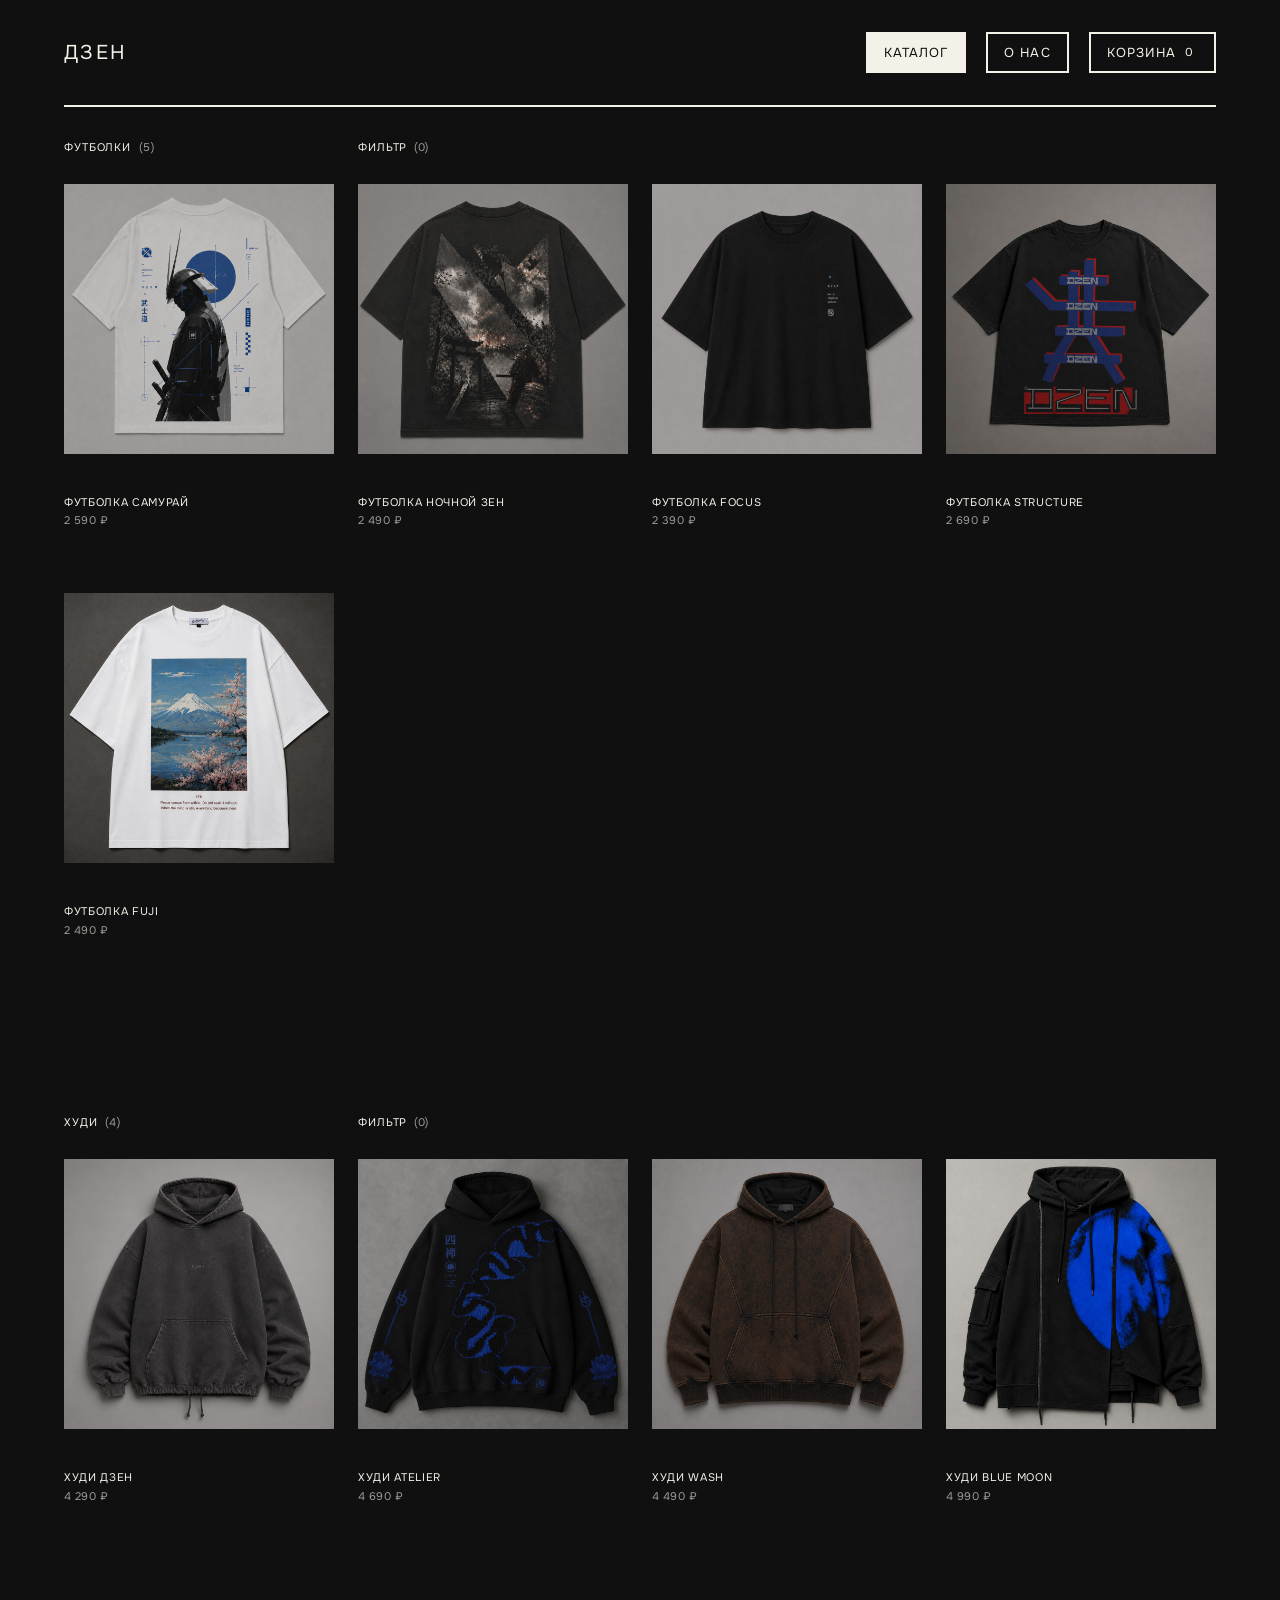
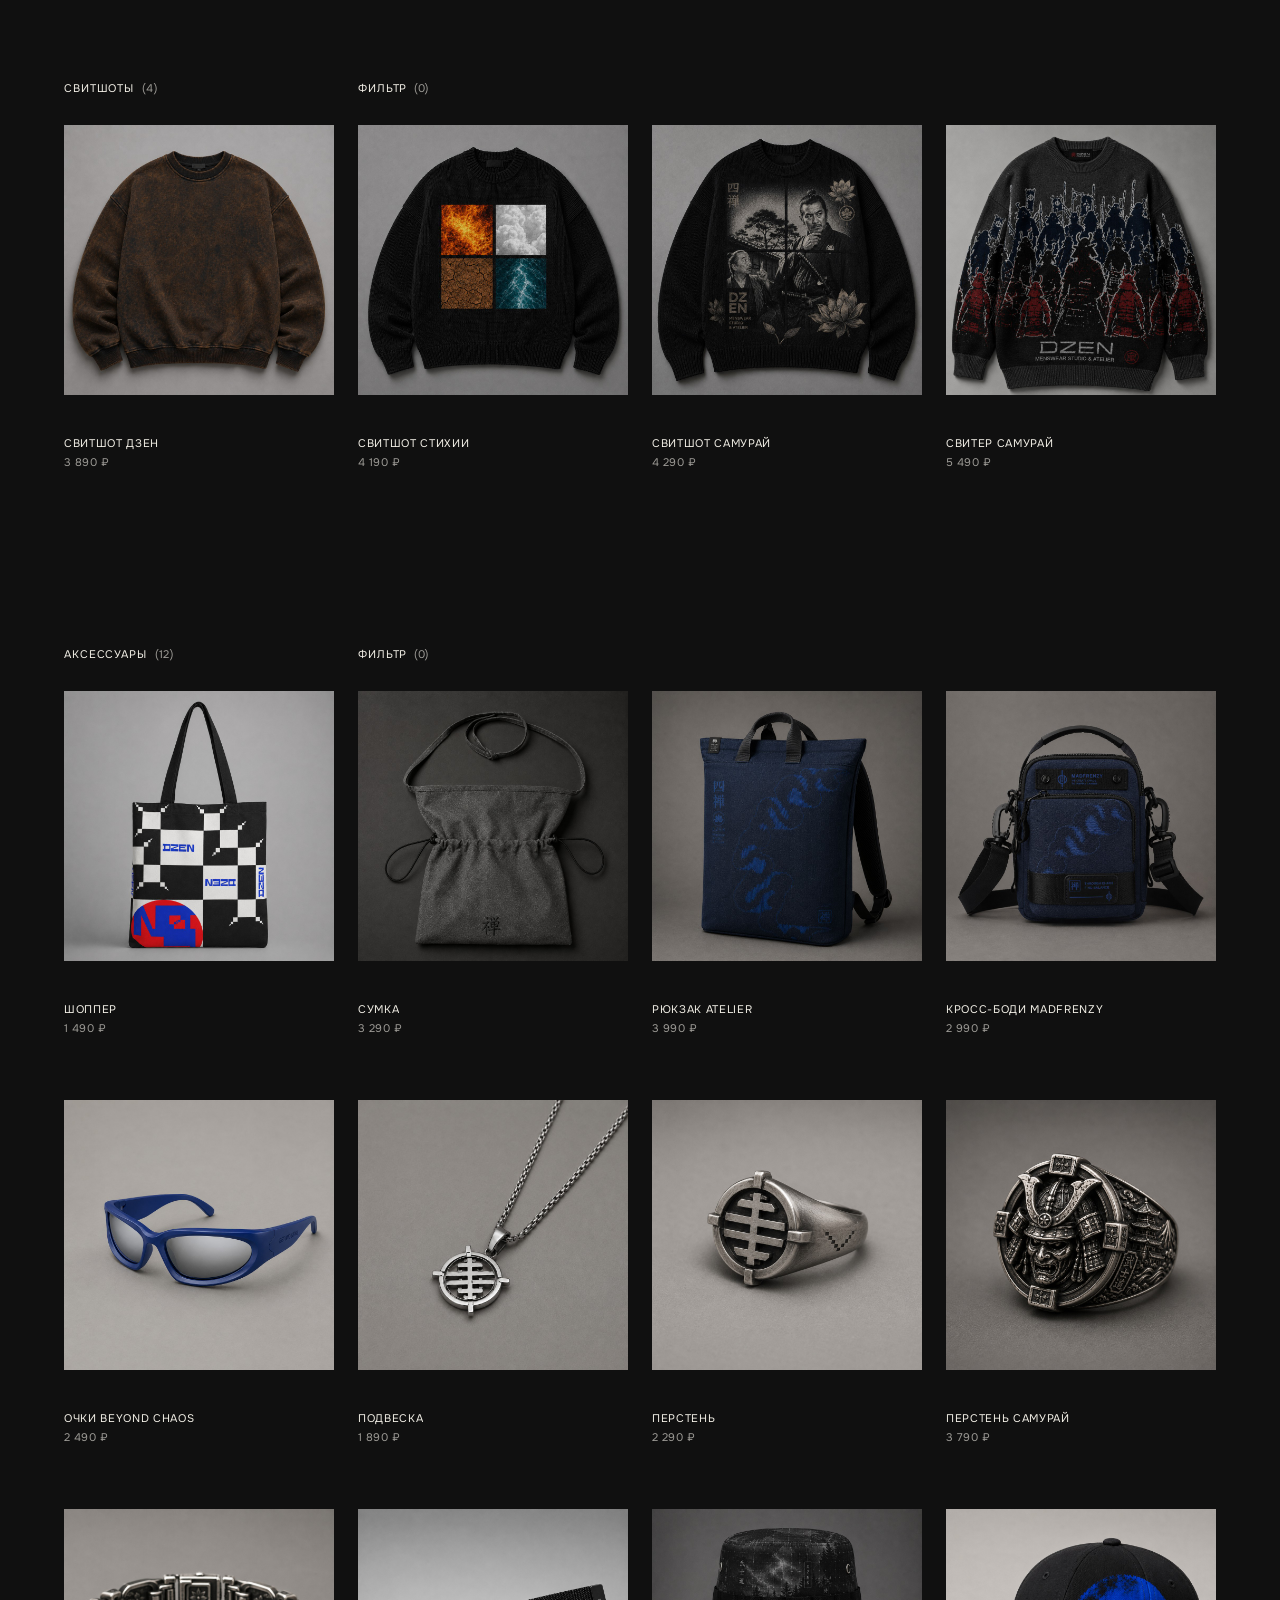
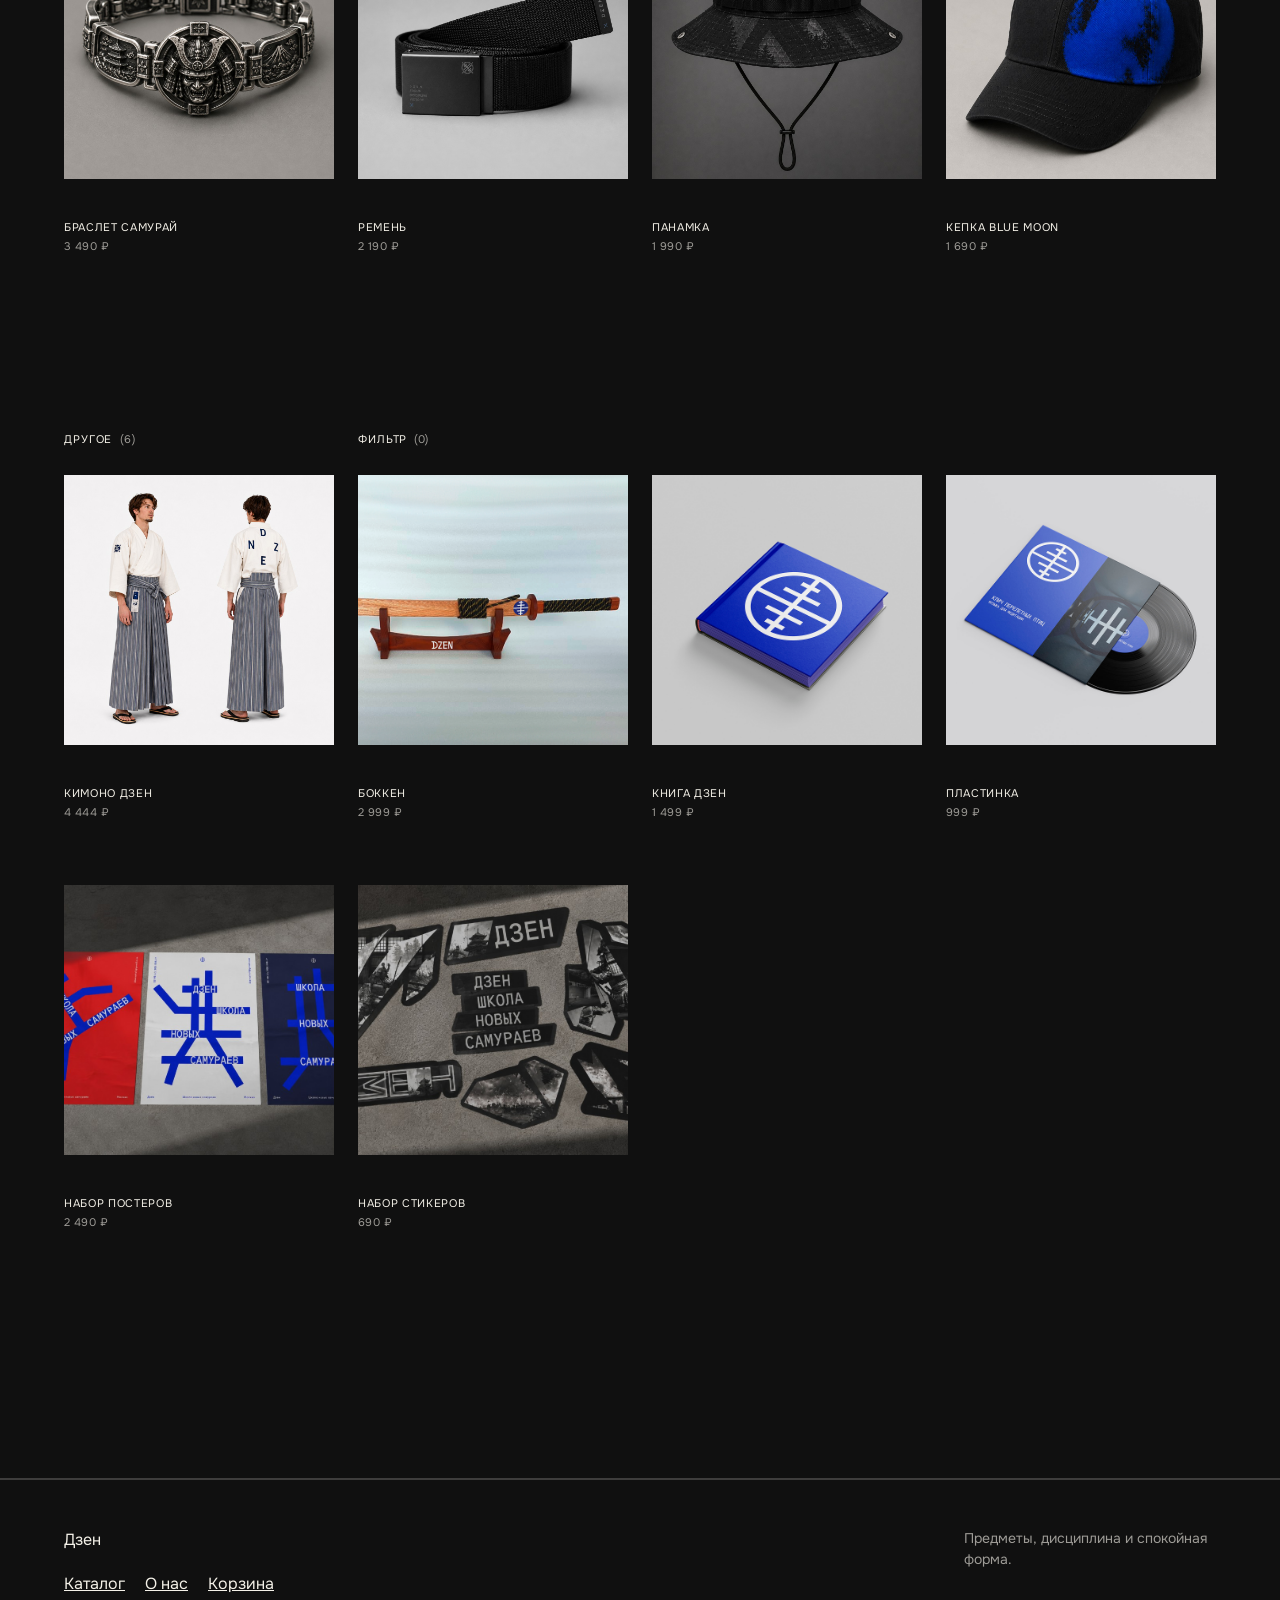
==== index.html @ e46ebeab "Switch storefront typography to Onest" ====
<!DOCTYPE html>
<html lang="ru">
<head>
  <meta charset="UTF-8">
  <meta name="viewport" content="width=device-width, initial-scale=1">
  <title>Дзен — каталог</title>
  <link rel="stylesheet" href="css/reset.css">
  <link rel="stylesheet" href="css/variables.css?v=20260720-onest">
  <link rel="stylesheet" href="css/base.css">
  <link rel="stylesheet" href="css/layout.css">
  <link rel="stylesheet" href="css/components.css">
  <link rel="stylesheet" href="css/pages.css">
</head>
<body class="page-home">
  <header class="site-header page-shell">
    <a class="brand" href="home.html">Дзен</a>
    <nav class="site-nav" aria-label="Основная навигация">
      <a href="index.html" aria-current="page">Каталог</a>
      <a href="about.html">О нас</a>
      <a href="cart.html">Корзина <span class="cart-count">0</span></a>
    </nav>
  </header>

  <main>
    <section class="catalog-layout page-shell" aria-label="Каталог">
      <div class="catalog-main">
        <div class="filter-panel" id="catalog-filters-panel" hidden>
          <div class="filter-grid">
            <div class="filter-group">
              <h3 class="filter-title">Категория</h3>
              <div class="filter-options">
                <button type="button" class="filter-option is-active" data-filter-category="all">все</button>
                <button type="button" class="filter-option" data-filter-category="Одежда">одежда</button>
                <button type="button" class="filter-option" data-filter-category="Аксессуары">аксессуары</button>
                <button type="button" class="filter-option" data-filter-category="Печатное">печатное</button>
                <button type="button" class="filter-option" data-filter-category="Другое">другое</button>
              </div>
            </div>

            <div class="filter-group">
              <h3 class="filter-title">Размер</h3>
              <div class="filter-options">
                <button type="button" class="filter-option" data-filter-size="S">s</button>
                <button type="button" class="filter-option" data-filter-size="M">m</button>
                <button type="button" class="filter-option" data-filter-size="L">l</button>
                <button type="button" class="filter-option" data-filter-size="XL">xl</button>
              </div>
            </div>

            <div class="filter-group">
              <h3 class="filter-title">Цвет</h3>
              <div class="filter-options">
                <button type="button" class="filter-option" data-filter-color="Чёрный">чёрный</button>
                <button type="button" class="filter-option" data-filter-color="Белый">белый</button>
                <button type="button" class="filter-option" data-filter-color="Синий">синий</button>
                <button type="button" class="filter-option" data-filter-color="Красный">красный</button>
              </div>
            </div>

            <div class="filter-group">
              <h3 class="filter-title">Сортировка</h3>
              <div class="filter-options">
                <button type="button" class="filter-option is-active" data-sort="default">по умолчанию</button>
                <button type="button" class="filter-option" data-sort="price-asc">цена по возрастанию</button>
                <button type="button" class="filter-option" data-sort="price-desc">цена по убыванию</button>
                <button type="button" class="filter-option" data-sort="name-asc">по названию</button>
              </div>
            </div>
          </div>
        </div>

        <div id="catalog-root" class="catalog-sections"></div>
      </div>
    </section>
  </main>

  <footer class="site-footer">
    <div class="site-footer__inner page-shell">
      <div>
        <p class="brand" style="margin-bottom:var(--gap-sm)">Дзен</p>
        <nav class="site-footer__nav" aria-label="Нижняя навигация">
          <a href="index.html">Каталог</a>
          <a href="about.html">О нас</a>
          <a href="cart.html">Корзина</a>
        </nav>
      </div>
      <p class="site-footer__meta">Предметы, дисциплина и спокойная форма.</p>
    </div>
  </footer>

  <script src="js/data.js" defer></script>
  <script src="js/cart.js" defer></script>
  <script src="js/main.js?v=20260720" defer></script>
</body>
</html>
---- css/variables.css ----
:root {
  --color-bg: #101010;
  --color-text: #f4f1e8;
  --color-muted: rgba(244, 241, 232, 0.62);
  --color-line: #f4f1e8;
  --color-surface: #161616;
  --color-surface-soft: #1d1d1d;
  --color-accent: #1f22ff;
  --color-social: #ff6b35;

  --font-base: "Onest", Arial, sans-serif;
  --font-display: "Onest", Arial, sans-serif;

  --page-max: 1440px;
  --page-pad: 64px;

  --gap-xs: 12px;
  --gap-sm: 20px;
  --gap-md: 32px;
  --gap-lg: 48px;
  --gap-xl: 72px;

  --catalog-gap: 24px;

  --border: 2px;
  --card-size: 360px;
}

@media (max-width: 900px) {
  :root {
    --page-pad: 40px;
    --card-size: 320px;
  }
}

@media (max-width: 560px) {
  :root {
    --page-pad: 20px;
    --card-size: 100%;
  }
}

@font-face {
  font-family: "Onest";
  src: url("../assets/fonts/Onest-Variable.ttf") format("truetype");
  font-weight: 100 900;
  font-style: normal;
  font-display: swap;
}
---- css/base.css ----
body {
  margin: 0;
  background: var(--color-bg);
  color: var(--color-text);
  font-family: var(--font-base);
  font-size: 1rem;
  line-height: 1.5;
  overflow-x: hidden;
  min-height: 100vh;
  display: flex;
  flex-direction: column;
}

main {
  flex: 1;
}

h1,
h2,
h3 {
  font-family: var(--font-display);
  font-weight: 700;
  line-height: 1.15;
  letter-spacing: 0.02em;
}

h1 {
  font-size: clamp(1.75rem, 4vw, 2.75rem);
}

h2 {
  font-size: clamp(1.15rem, 2.2vw, 1.35rem);
}

.eyebrow {
  font-size: 0.75rem;
  letter-spacing: 0.2em;
  text-transform: uppercase;
  color: var(--color-muted);
  margin-bottom: var(--gap-xs);
}

.visually-hidden {
  position: absolute;
  width: 1px;
  height: 1px;
  padding: 0;
  margin: -1px;
  overflow: hidden;
  clip: rect(0, 0, 0, 0);
  white-space: nowrap;
  border: 0;
}
---- css/layout.css ----
.page-shell {
  width: min(100% - var(--page-pad) * 2, var(--page-max));
  margin-inline: auto;
}

.site-header {
  display: flex;
  flex-wrap: wrap;
  align-items: center;
  justify-content: space-between;
  gap: var(--gap-md);
  padding-block: var(--gap-md);
  border-bottom: var(--border) solid var(--color-line);
}

.site-header .brand {
  text-decoration: none;
  font-family: var(--font-display);
  font-size: 1.25rem;
  letter-spacing: 0.12em;
  text-transform: uppercase;
}

.site-footer {
  margin-top: var(--gap-xl);
  padding-block: var(--gap-lg);
  border-top: var(--border) solid rgba(244, 241, 232, 0.2);
}

.site-footer__inner {
  display: flex;
  flex-wrap: wrap;
  align-items: flex-start;
  justify-content: space-between;
  gap: var(--gap-lg);
}

.site-footer__nav {
  display: flex;
  flex-wrap: wrap;
  gap: var(--gap-sm);
}

.site-footer__meta {
  max-width: 28ch;
  font-size: 0.875rem;
  color: var(--color-muted);
}

.catalog-hero {
  display: grid;
  grid-template-columns: minmax(0, 1.1fr) minmax(0, 0.5fr);
  gap: var(--gap-lg);
  align-items: end;
  padding-block: var(--gap-xl);
}

@media (max-width: 900px) {
  .catalog-hero {
    grid-template-columns: 1fr;
    align-items: start;
  }
}

.catalog-hero__visual {
  justify-self: end;
  max-width: min(100%, 220px);
  aspect-ratio: 1;
  border: var(--border) solid var(--color-line);
  background: #e6e6e6;
  display: grid;
  place-items: center;
  overflow: hidden;
}

@media (max-width: 900px) {
  .catalog-hero__visual {
    justify-self: start;
    max-width: 180px;
  }
}

.catalog-hero__visual img {
  width: 100%;
  height: 100%;
  object-fit: contain;
}

.catalog-layout {
  display: block;
  width: min(100% - var(--page-pad) * 2, var(--page-max));
  margin-inline: auto;
  padding: 0;
  margin-bottom: var(--gap-xl);
}

.catalog-main {
  display: block;
  width: 100%;
  max-width: none;
  margin: 0;
  padding: 0;
  min-width: 0;
}

.category-header {
  display: grid;
  grid-template-columns: repeat(4, minmax(0, 1fr));
  column-gap: var(--catalog-gap);
  align-items: baseline;
  width: 100%;
  margin: 0 0 28px;
  padding: 0;
}

.catalog-section-block:has(> .filter-panel:not(.is-collapsed)) > .category-header {
  margin-bottom: 22px;
}

.category-title {
  grid-column: 1;
  margin: 0;
  font-size: 0.6875rem;
  letter-spacing: 0.08em;
  text-transform: uppercase;
  color: var(--color-text);
  font-weight: 400;
}

.category-title .category-count {
  color: var(--color-muted);
  margin-left: 0.25rem;
}

.filter-trigger {
  grid-column: 2;
  justify-self: start;
  display: inline-flex;
  align-items: baseline;
  gap: 0.4rem;
  margin: 0;
  padding: 0;
  border: 0;
  background: transparent;
  color: var(--color-text);
  font: inherit;
  font-size: 0.6875rem;
  letter-spacing: 0.08em;
  text-transform: uppercase;
  cursor: pointer;
}

.filter-trigger:hover,
.filter-trigger:focus-visible,
.filter-trigger[aria-expanded="true"] {
  color: var(--color-muted);
  outline: none;
}

.filter-trigger__count {
  color: var(--color-muted);
}

@media (max-width: 600px) {
  .category-header {
    grid-template-columns: repeat(2, minmax(0, 1fr));
  }
}

@media (max-width: 380px) {
  .category-header {
    grid-template-columns: 1fr;
  }

  .filter-trigger {
    grid-column: 1;
    justify-self: end;
  }
}

.filter-panel {
  width: 100%;
  margin: 0 0 36px;
  padding: 18px 0 22px;
  border-top: 1px solid rgba(244, 241, 232, 0.08);
  border-bottom: none;
}

.filter-panel[hidden],
.filter-panel.is-collapsed {
  display: none;
}

.filter-grid {
  display: grid;
  grid-template-columns: repeat(4, minmax(0, 1fr));
  gap: var(--gap-md) var(--catalog-gap);
  width: 100%;
}

.filter-group {
  padding: 0;
  min-height: 110px;
  text-align: left;
}

.filter-panel .filter-title {
  margin: 0 0 14px;
  font-family: var(--font-base);
  font-size: 11px;
  font-weight: 600;
  letter-spacing: 0.08em;
  line-height: 1.2;
  text-transform: uppercase;
  color: rgba(244, 241, 232, 0.38);
  text-align: left;
}

.filter-panel .filter-options {
  display: flex;
  flex-direction: column;
  align-items: flex-start;
  gap: 8px;
}

.filter-panel .filter-option {
  display: inline-block;
  width: fit-content;
  margin: 0;
  padding: 4px 8px;
  border: 1px solid transparent;
  background: transparent;
  color: var(--color-text);
  font-family: var(--font-base);
  font-size: 13px;
  font-weight: 400;
  letter-spacing: 0.01em;
  line-height: 1.2;
  text-transform: none;
  text-decoration: none;
  cursor: pointer;
  text-align: left;
  transition:
    background 160ms ease,
    color 160ms ease,
    border-color 160ms ease;
}

.filter-panel .filter-option:hover,
.filter-panel .filter-option:focus-visible {
  border-color: rgba(244, 241, 232, 0.45);
  outline: none;
}

.filter-panel .filter-option.is-active {
  background: var(--color-text);
  color: var(--color-bg);
  border-color: var(--color-text);
  text-decoration: none;
}

.filter-panel .filter-option.is-active:hover,
.filter-panel .filter-option.is-active:focus-visible {
  background: var(--color-text);
  color: var(--color-bg);
  border-color: var(--color-text);
}

.filter-panel .filter-option.is-disabled {
  color: rgba(244, 241, 232, 0.25);
  pointer-events: none;
}

@media (max-width: 768px) {
  .filter-grid {
    grid-template-columns: repeat(2, minmax(0, 1fr));
    gap: var(--gap-md) var(--catalog-gap);
  }

  .filter-group {
    padding: 0;
    min-height: 0;
  }
}

@media (max-width: 480px) {
  .filter-grid {
    grid-template-columns: 1fr;
    gap: var(--gap-md);
  }

  .filter-group {
    padding: 0;
  }
}

.catalog-grid {
  display: grid;
  grid-template-columns: repeat(4, minmax(0, 1fr));
  gap: var(--gap-md) var(--catalog-gap);
  width: 100%;
  max-width: none;
  margin: 0;
  padding: 0 0 var(--gap-xl);
}

.catalog-grid > .product-card {
  width: 100%;
  max-width: none;
  margin: 0;
}

@media (max-width: 600px) {
  .catalog-grid {
    grid-template-columns: repeat(2, minmax(0, 1fr));
  }
}

@media (max-width: 380px) {
  .catalog-grid {
    grid-template-columns: 1fr;
  }
}

.product-page__wrap {
  padding-block: var(--gap-md) var(--gap-xl);
}

.product-page__bar {
  display: flex;
  justify-content: flex-end;
  margin-bottom: var(--gap-lg);
}

.product-page {
  display: grid;
  grid-template-columns: minmax(0, 1.22fr) minmax(0, 0.72fr);
  gap: clamp(var(--gap-lg), 4vw, var(--gap-xl));
  align-items: start;
}

@media (max-width: 900px) {
  .product-page {
    grid-template-columns: 1fr;
    gap: var(--gap-lg);
  }
}

.product-page__media-col {
  min-width: 0;
}

.product-page__media {
  position: relative;
  aspect-ratio: 1;
  width: 100%;
  margin: 0;
  background: var(--color-surface);
  overflow: hidden;
}

.product-page__img {
  display: block;
  width: 100%;
  height: 100%;
  object-fit: cover;
  object-position: center center;
}

.product-page__nav {
  position: absolute;
  top: 50%;
  z-index: 1;
  width: 2.25rem;
  height: 2.25rem;
  margin-top: -1.125rem;
  padding: 0;
  border: var(--border) solid rgba(244, 241, 232, 0.35);
  background: rgba(16, 16, 16, 0.45);
  color: var(--color-text);
  font-size: 1.25rem;
  line-height: 1;
  cursor: pointer;
  transition: background 0.2s ease, border-color 0.2s ease;
}

.product-page__nav:hover,
.product-page__nav:focus-visible {
  background: rgba(16, 16, 16, 0.72);
  border-color: var(--color-line);
  outline: none;
}

.product-page__nav--prev {
  left: var(--gap-xs);
}

.product-page__nav--next {
  right: var(--gap-xs);
}

.product-page__info {
  display: flex;
  flex-direction: column;
  gap: var(--gap-xl);
  max-width: 46ch;
  padding-top: var(--gap-xs);
}

@media (max-width: 900px) {
  .product-page__info {
    max-width: none;
    padding-top: 0;
    gap: var(--gap-lg);
  }
}

.related-block {
  padding-block: var(--gap-xl);
  border-top: var(--border) solid rgba(244, 241, 232, 0.15);
}

.related-block h2 {
  margin-bottom: var(--gap-md);
  font-size: 1rem;
  letter-spacing: 0.15em;
  text-transform: uppercase;
  color: var(--color-muted);
}

.related-block .related-catalog.catalog-layout {
  width: 100%;
  margin: 0;
  padding: 0;
}

.related-block .related-catalog .catalog-grid {
  padding-bottom: 0;
}

.cart-layout {
  padding-block: var(--gap-xl);
  display: grid;
  gap: var(--gap-lg);
}
---- css/components.css ----
.skip-link {
  position: fixed;
  top: var(--gap-xs);
  left: var(--gap-xs);
  z-index: 20;
  padding: 0.65rem 0.9rem;
  background: var(--color-text);
  color: var(--color-bg);
  text-decoration: none;
  transform: translateY(calc(-100% - var(--gap-xs)));
  transition: transform 180ms ease;
}

.skip-link:focus {
  transform: translateY(0);
}

.site-nav {
  display: flex;
  flex-wrap: wrap;
  align-items: center;
  justify-content: flex-end;
  gap: var(--gap-sm);
}

.site-nav a {
  display: inline-flex;
  align-items: center;
  gap: 0.35em;
  padding: 0.55rem 1rem;
  border: var(--border) solid var(--color-line);
  text-decoration: none;
  font-size: 0.8125rem;
  letter-spacing: 0.08em;
  text-transform: uppercase;
  white-space: nowrap;
  transition: background 0.2s ease, color 0.2s ease;
}

.site-nav a:hover,
.site-nav a:focus-visible {
  background: var(--color-surface-soft);
  outline: none;
}

.site-nav a[aria-current="page"] {
  background: var(--color-text);
  color: var(--color-bg);
}

.cart-count {
  display: inline-grid;
  min-width: 1.1rem;
  height: 1.1rem;
  padding: 0;
  align-items: center;
  justify-content: center;
  place-items: center;
  font-size: 0.72rem;
  line-height: 1;
  background: transparent;
  color: currentColor;
  border: none;
}

.site-nav a[aria-current="page"] .cart-count {
  background: transparent;
  color: currentColor;
}


.catalog-sort-label {
  font-size: 0.6875rem;
  letter-spacing: 0.12em;
  text-transform: uppercase;
  color: var(--color-muted);
}

.catalog-sort {
  min-width: 12rem;
  padding: 0.45rem 0.65rem;
  border: var(--border) solid var(--color-line);
  background: var(--color-bg);
  color: var(--color-text);
  font-family: var(--font-base);
  font-size: 0.8125rem;
  cursor: pointer;
}

.catalog-sort:focus-visible {
  outline: 2px solid var(--color-text);
  outline-offset: 2px;
}

.catalog-layout .product-card {
  display: flex;
  flex-direction: column;
  gap: var(--gap-sm);
  max-width: none;
  margin-inline: 0;
}

.catalog-layout .product-card__media {
  display: block;
  position: relative;
  width: 100%;
  aspect-ratio: 1 / 1;
  overflow: hidden;
  background: #e6e6e6;
}

.catalog-layout .product-card__media .product-card__image {
  position: absolute;
  inset: 0;
  width: 100%;
  height: 100%;
  object-fit: cover;
  object-position: center;
  transition: opacity 260ms ease;
}

.catalog-layout .product-card__image--primary {
  opacity: 1;
}

.catalog-layout .product-card__image--secondary {
  opacity: 0;
}

.catalog-layout .product-card__media:hover .product-card__image--secondary,
.catalog-layout .product-card__media:focus-visible .product-card__image--secondary,
.catalog-layout .product-card:focus-within .product-card__image--secondary {
  opacity: 1;
}

.catalog-layout .product-card__media:hover .product-card__image--primary,
.catalog-layout .product-card__media:focus-visible .product-card__image--primary,
.catalog-layout .product-card:focus-within .product-card__image--primary {
  opacity: 0;
}

.catalog-sections {
  display: block;
  width: 100%;
  max-width: none;
  margin: 0;
  padding-top: var(--gap-md);
}

.catalog-sections > .catalog-section-block + .catalog-section-block {
  margin-top: var(--gap-xl);
}

.catalog-section-block {
  display: block;
  width: 100%;
  max-width: none;
  margin: 0;
  padding: 0;
}

.catalog-layout .product-card__meta {
  display: flex;
  flex-direction: column;
  align-items: flex-start;
  gap: 0.15rem;
  padding-block: var(--gap-sm) var(--gap-md);
}

.catalog-layout .product-card__title {
  margin: 0;
  font-size: 0.6875rem;
  letter-spacing: 0.06em;
  text-transform: uppercase;
  text-decoration: none;
  color: var(--color-text);
  overflow: hidden;
  white-space: nowrap;
  text-overflow: ellipsis;
}

.catalog-layout .product-card__price {
  margin: 0;
  color: var(--color-muted);
  font-size: 0.6875rem;
  letter-spacing: 0.04em;
}

.catalog-layout .product-card__button {
  min-height: 2.25rem;
  padding: 0.45rem 0.8rem;
  border: var(--border) solid var(--color-line);
  background: transparent;
  color: var(--color-text);
  font: inherit;
  font-size: 0.6875rem;
  font-weight: 600;
  letter-spacing: 0.1em;
  text-transform: uppercase;
  cursor: pointer;
  white-space: nowrap;
  text-align: left;
}

.catalog-layout .product-card__button:hover,
.catalog-layout .product-card__button:focus-visible {
  background: var(--color-text);
  color: var(--color-bg);
  outline: none;
}

.product-card {
  position: relative;
  width: 100%;
  max-width: var(--card-size);
  margin-inline: auto;
}

.product-card > .product-card__footer,
.product-card > .product-card__actions {
  display: none;
}

.product-card__surface {
  position: relative;
  width: 100%;
  aspect-ratio: 1 / 1;
  overflow: hidden;
  background: #e6e6e6;
}

.product-card__image-link {
  display: block;
  width: 100%;
  height: 100%;
}

.product-card__image {
  display: block;
  width: 100%;
  height: 100%;
  object-fit: contain;
  border: 0;
}

.product-card__hover {
  position: absolute;
  inset: 0;
  z-index: 2;
  display: flex;
  flex-direction: column;
  justify-content: space-between;
  padding: clamp(20px, 2vw, 32px);
  background: var(--color-bg);
  border: var(--border) solid var(--color-line);
  opacity: 0;
  visibility: hidden;
  pointer-events: none;
  transition: opacity 180ms ease, visibility 180ms ease;
  overflow: hidden;
}

.product-card:hover .product-card__hover,
.product-card:focus-within .product-card__hover {
  opacity: 1;
  visibility: visible;
  pointer-events: auto;
}

.product-card__hover-main {
  min-height: 0;
}

.product-card__hover-title {
  margin: 0;
  font-family: var(--font-display);
  font-size: clamp(26px, 2vw, 38px);
  line-height: 1;
  text-transform: uppercase;
  white-space: nowrap;
  overflow: hidden;
  text-overflow: ellipsis;
}

.product-card__hover-description {
  margin: 18px 0 0;
  color: var(--color-muted);
  font-size: clamp(15px, 1.1vw, 18px);
  line-height: 1.35;
  display: -webkit-box;
  -webkit-line-clamp: 2;
  -webkit-box-orient: vertical;
  overflow: hidden;
}

.product-card__hover-bottom {
  display: grid;
  gap: 16px;
}

.product-card__hover-actions {
  display: flex;
  flex-direction: column;
  gap: var(--gap-xs);
  width: 100%;
}

.product-card__hover-price {
  margin: 0;
  font-size: clamp(20px, 1.6vw, 28px);
  line-height: 1;
  font-weight: 700;
}

.product-card__hover-button {
  width: 100%;
  min-height: 52px;
  border: var(--border) solid var(--color-line);
  background: transparent;
  color: var(--color-text);
  font: inherit;
  font-size: 15px;
  font-weight: 700;
  text-transform: uppercase;
  letter-spacing: 0.08em;
  cursor: pointer;
  text-decoration: none;
  display: inline-flex;
  align-items: center;
  justify-content: center;
  box-sizing: border-box;
}

a.product-card__hover-button {
  -webkit-tap-highlight-color: transparent;
}

.product-card__hover-button:hover,
.product-card__hover-button:focus-visible {
  background: var(--color-text);
  color: var(--color-bg);
  outline: none;
}

.product-card__hover-button--secondary {
  min-height: 44px;
  font-size: 0.75rem;
  font-weight: 600;
  letter-spacing: 0.1em;
  border-color: rgba(244, 241, 232, 0.35);
  color: var(--color-muted);
}

.product-card__hover-button--secondary:hover,
.product-card__hover-button--secondary:focus-visible {
  border-color: var(--color-line);
  color: var(--color-bg);
  background: var(--color-text);
}

.btn {
  display: inline-flex;
  align-items: center;
  justify-content: center;
  padding: 0.75rem 1.5rem;
  border: var(--border) solid var(--color-line);
  font-size: 0.8125rem;
  letter-spacing: 0.12em;
  text-transform: uppercase;
  text-decoration: none;
  color: inherit;
  transition: background 0.2s ease, color 0.2s ease;
}

.btn:hover,
.btn:focus-visible {
  background: var(--color-text);
  color: var(--color-bg);
  outline: none;
}

.btn--accent {
  border-color: var(--color-accent);
  color: var(--color-text);
}

.btn--accent:hover,
.btn--accent:focus-visible {
  background: var(--color-accent);
  color: var(--color-text);
}

.field-message {
  font-size: 0.8125rem;
  color: var(--color-muted);
  min-height: 1.25rem;
}

.field-message--error {
  color: #e8a598;
}

.size-picker {
  display: flex;
  flex-wrap: wrap;
  gap: var(--gap-xs);
}

.size-picker--product label {
  text-transform: lowercase;
  font-size: 0.8125rem;
  color: var(--color-muted);
}

.size-picker--product input:checked + label {
  color: var(--color-bg);
}

.size-picker--variants label {
  min-width: 4.5rem;
  letter-spacing: 0.04em;
}

.size-picker input {
  position: absolute;
  opacity: 0;
  pointer-events: none;
}

.size-picker label {
  min-width: 2.5rem;
  padding: 0.4rem 0.65rem;
  border: var(--border) solid var(--color-line);
  font-size: 0.8125rem;
  text-align: center;
  cursor: pointer;
  transition: background 0.15s ease, color 0.15s ease;
}

.size-picker input:focus-visible + label {
  outline: 2px solid var(--color-accent);
  outline-offset: 2px;
}

.size-picker input:checked + label {
  background: var(--color-text);
  color: var(--color-bg);
}

.quantity-control {
  display: inline-flex;
  align-items: center;
  border: var(--border) solid var(--color-line);
}

.quantity-control button {
  width: 2.5rem;
  height: 2.5rem;
  display: grid;
  place-items: center;
  border-right: 1px solid rgba(244, 241, 232, 0.2);
}

.quantity-control button:last-child {
  border-right: none;
  border-left: 1px solid rgba(244, 241, 232, 0.2);
}

.quantity-control input {
  width: 3rem;
  text-align: center;
  border: none;
  background: transparent;
  padding: 0.25rem;
}

.product-price {
  font-size: 1.25rem;
  letter-spacing: 0.06em;
}

.product-page__back {
  font-size: 0.6875rem;
  letter-spacing: 0.18em;
  text-transform: uppercase;
  text-decoration: none;
  color: var(--color-muted);
  transition: color 0.2s ease;
}

.product-page__back:hover,
.product-page__back:focus-visible {
  color: var(--color-text);
  outline: none;
}

.product-page__lead {
  display: flex;
  flex-direction: column;
  gap: var(--gap-sm);
}

.product-page__title {
  margin: 0;
  font-family: var(--font-display);
  font-size: clamp(1.25rem, 2.4vw, 1.75rem);
  font-weight: 700;
  line-height: 1.15;
  letter-spacing: 0.04em;
  text-transform: uppercase;
}

.product-page__price {
  margin: 0;
  font-size: clamp(1.125rem, 1.8vw, 1.375rem);
  font-weight: 600;
  letter-spacing: 0.03em;
}

.product-page__label {
  margin: 0 0 var(--gap-xs);
  font-size: 0.75rem;
  letter-spacing: 0.12em;
  text-transform: lowercase;
  color: var(--color-muted);
}

.product-page__field {
  display: flex;
  flex-direction: column;
  gap: var(--gap-xs);
}

.product-page__field .field-message {
  margin-top: var(--gap-xs);
}

.product-page__description {
  margin: 0;
}

.product-page__description p {
  margin: 0;
  font-size: 0.875rem;
  line-height: 1.75;
  letter-spacing: 0.02em;
  text-transform: lowercase;
  color: var(--color-muted);
}

.product-specs {
  margin: 0;
  padding-top: var(--gap-lg);
  border-top: var(--border) solid rgba(244, 241, 232, 0.12);
}

.product-specs__pair {
  margin-bottom: var(--gap-md);
}

.product-specs__pair:last-child {
  margin-bottom: 0;
}

.product-specs dt {
  margin: 0;
  font-size: 0.75rem;
  letter-spacing: 0.06em;
  text-transform: lowercase;
  color: var(--color-muted);
}

.product-specs dd {
  margin: var(--gap-xs) 0 0;
  font-size: 0.8125rem;
  line-height: 1.5;
  letter-spacing: 0.02em;
  text-transform: lowercase;
  color: var(--color-text);
}

.btn--product-cta {
  width: 100%;
  min-height: 3rem;
  padding: 0.85rem 1.25rem;
  border: var(--border) solid var(--color-text);
  background: var(--color-text);
  color: var(--color-bg);
  font-size: 0.75rem;
  font-weight: 700;
  letter-spacing: 0.14em;
  text-transform: uppercase;
  cursor: pointer;
  transition: opacity 0.2s ease, background 0.2s ease;
}

.btn--product-cta:hover,
.btn--product-cta:focus-visible {
  opacity: 0.92;
  outline: 2px solid var(--color-text);
  outline-offset: 2px;
}

.product-description {
  color: var(--color-muted);
  line-height: 1.65;
}

.cart-table {
  width: 100%;
  border-collapse: collapse;
  font-size: 0.9375rem;
}

.cart-table th,
.cart-table td {
  padding: var(--gap-sm);
  text-align: left;
  vertical-align: middle;
  border-bottom: 1px solid rgba(244, 241, 232, 0.12);
}

.cart-table th {
  font-size: 0.6875rem;
  letter-spacing: 0.14em;
  text-transform: uppercase;
  color: var(--color-muted);
}

.cart-item__thumb {
  width: 72px;
  height: 72px;
  border: var(--border) solid var(--color-line);
  background: #e6e6e6;
  display: grid;
  place-items: center;
  overflow: hidden;
}

.cart-item__thumb img {
  width: 100%;
  height: 100%;
  object-fit: contain;
}

.cart-empty {
  padding: var(--gap-xl);
  text-align: center;
  border: var(--border) dashed rgba(244, 241, 232, 0.25);
  color: var(--color-muted);
}

.cart-summary {
  max-width: 22rem;
  margin-left: auto;
  padding: var(--gap-md);
  border: var(--border) solid var(--color-line);
  display: flex;
  flex-direction: column;
  gap: var(--gap-sm);
}

.not-found {
  padding: var(--gap-xl) 0;
  text-align: center;
  color: var(--color-muted);
}

.not-found a {
  color: var(--color-text);
}
---- css/pages.css ----
/* Page-specific tweaks */

/* Homepage */
.page-homepage {
  overflow-x: hidden;
}

.page-homepage .site-header {
  flex-wrap: nowrap;
  padding-block: 1.125rem;
  border-bottom-width: 1px;
}

.page-homepage .site-footer {
  margin-top: 0;
}

.home-page {
  width: 100%;
  overflow: clip;
}

.home-hero {
  padding-block: var(--gap-sm) var(--gap-xl);
}

.home-hero__stage {
  position: relative;
  isolation: isolate;
  height: clamp(34rem, calc(100dvh - 8rem), 50rem);
  overflow: hidden;
  border: var(--border) solid var(--color-line);
  background: var(--color-surface);
}

.home-hero__poster,
.home-hero__shade {
  position: absolute;
  inset: 0;
  width: 100%;
  height: 100%;
}

.home-hero__poster {
  display: block;
  object-fit: cover;
  object-position: center;
}

.home-hero__shade {
  z-index: 1;
  background:
    linear-gradient(90deg, rgba(10, 10, 10, 0.8) 0%, rgba(10, 10, 10, 0.36) 45%, rgba(10, 10, 10, 0.06) 75%),
    linear-gradient(0deg, rgba(10, 10, 10, 0.72) 0%, transparent 56%);
  pointer-events: none;
}

.home-hero__copy {
  position: absolute;
  left: clamp(1.5rem, 4vw, 4rem);
  bottom: clamp(1.5rem, 5vw, 4.5rem);
  z-index: 2;
  max-width: min(42rem, calc(100% - 3rem));
}

.home-hero__label {
  margin: 0 0 var(--gap-sm);
  font-size: 0.6875rem;
  letter-spacing: 0.14em;
  text-transform: uppercase;
}

.home-hero h1 {
  margin: 0;
  max-width: none;
  font-size: clamp(3rem, 5.8vw, 6rem);
  line-height: 0.86;
  letter-spacing: -0.04em;
  text-wrap: balance;
}

.home-hero h1 span {
  display: block;
  white-space: nowrap;
}

.home-hero__text {
  max-width: 31rem;
  margin: var(--gap-sm) 0 0;
  color: rgba(244, 241, 232, 0.78);
  font-size: clamp(0.9375rem, 1.3vw, 1.125rem);
  line-height: 1.55;
}

.home-button {
  display: inline-flex;
  align-items: center;
  justify-content: space-between;
  gap: 2.5rem;
  min-width: 14rem;
  margin-top: var(--gap-md);
  padding: 0.95rem 1rem;
  border: var(--border) solid var(--color-accent);
  background: var(--color-accent);
  color: var(--color-text);
  font-size: 0.75rem;
  font-weight: 700;
  letter-spacing: 0.1em;
  text-decoration: none;
  text-transform: uppercase;
  transition: background 180ms ease, border-color 180ms ease, color 180ms ease, transform 120ms ease;
}

.home-button:hover,
.home-button:focus-visible {
  border-color: var(--color-text);
  background: var(--color-text);
  color: var(--color-bg);
  outline: none;
}

.home-button:focus-visible {
  box-shadow: 0 0 0 var(--border) var(--color-bg), 0 0 0 calc(var(--border) * 2) var(--color-text);
}

.home-button:active {
  transform: translateY(1px);
}

.home-drop,
.home-routes,
.home-lookbook {
  padding-block: 6.5rem;
}

.home-section-heading {
  display: grid;
  grid-template-columns: minmax(0, 1.35fr) minmax(18rem, 0.65fr);
  align-items: end;
  gap: var(--gap-lg);
  margin-bottom: var(--gap-lg);
  padding-bottom: var(--gap-md);
  border-bottom: var(--border) solid var(--color-line);
}

.home-section-heading h2 {
  margin: 0;
  font-size: clamp(2.75rem, 5.6vw, 5.75rem);
  line-height: 0.88;
  letter-spacing: -0.035em;
}

.home-section-heading p {
  max-width: 35rem;
  margin: 0;
  color: var(--color-muted);
  line-height: 1.55;
}

.home-section-heading--compact {
  grid-template-columns: minmax(0, 1fr) minmax(18rem, 0.55fr);
}

.home-product-grid {
  display: grid;
  grid-template-columns: repeat(4, minmax(0, 1fr));
  gap: var(--catalog-gap);
}

.home-product {
  min-width: 0;
}

.home-product__media {
  position: relative;
  display: block;
  aspect-ratio: 1;
  overflow: hidden;
  background: #d6d4cf;
}

.home-product__image {
  position: absolute;
  inset: 0;
  display: block;
  width: 100%;
  height: 100%;
  object-fit: cover;
  transition: opacity 240ms ease, transform 500ms cubic-bezier(0.16, 1, 0.3, 1);
}

.home-product__image--secondary {
  opacity: 0;
}

.home-product__media:hover .home-product__image--primary,
.home-product__media:focus-visible .home-product__image--primary {
  opacity: 0;
}

.home-product__media:hover .home-product__image--secondary,
.home-product__media:focus-visible .home-product__image--secondary {
  opacity: 1;
  transform: scale(1.012);
}

.home-product__media:focus-visible {
  outline: var(--border) solid var(--color-text);
  outline-offset: 3px;
}

.home-product__meta {
  display: flex;
  align-items: flex-start;
  justify-content: space-between;
  gap: var(--gap-sm);
  padding-block: var(--gap-sm);
  border-bottom: 1px solid rgba(244, 241, 232, 0.24);
}

.home-product__meta a,
.home-product__meta p {
  margin: 0;
  font-size: 0.75rem;
  letter-spacing: 0.05em;
  line-height: 1.35;
  text-transform: uppercase;
}

.home-product__meta a {
  text-decoration: none;
}

.home-product__meta a:hover,
.home-product__meta a:focus-visible {
  color: var(--color-muted);
  outline: none;
}

.home-product__meta p {
  flex: 0 0 auto;
  color: var(--color-muted);
}

.home-routes {
  padding-top: 4rem;
}

.home-routes__grid {
  display: grid;
  grid-template-columns: minmax(0, 7fr) minmax(0, 5fr);
  grid-template-rows: repeat(2, minmax(17rem, 1fr));
  gap: var(--catalog-gap);
  min-height: 47rem;
}

.home-route {
  position: relative;
  isolation: isolate;
  min-height: 0;
  overflow: hidden;
  border: var(--border) solid var(--color-line);
  color: var(--color-text);
  text-decoration: none;
}

.home-route--clothing {
  grid-row: 1 / 3;
}

.home-route > img,
.home-route__overlay {
  position: absolute;
  inset: 0;
  width: 100%;
  height: 100%;
}

.home-route > img {
  display: block;
  object-fit: cover;
  transition: transform 650ms cubic-bezier(0.16, 1, 0.3, 1);
}

.home-route__overlay {
  z-index: 1;
  background: linear-gradient(0deg, rgba(10, 10, 10, 0.76) 0%, rgba(10, 10, 10, 0.03) 64%);
}

.home-route__caption {
  position: absolute;
  inset: auto var(--gap-md) var(--gap-md);
  z-index: 2;
  display: flex;
  align-items: flex-end;
  justify-content: space-between;
  gap: var(--gap-sm);
}

.home-route__caption strong {
  font-family: var(--font-display);
  font-size: clamp(2rem, 4vw, 4.25rem);
  font-weight: 700;
  letter-spacing: -0.03em;
  line-height: 0.9;
}

.home-route__caption > span {
  font-size: 0.6875rem;
  letter-spacing: 0.1em;
  text-transform: uppercase;
  white-space: nowrap;
}

.home-route:hover > img,
.home-route:focus-visible > img {
  transform: scale(1.025);
}

.home-route:focus-visible {
  outline: var(--border) solid var(--color-text);
  outline-offset: 3px;
}

.home-story {
  display: grid;
  grid-template-columns: minmax(0, 7fr) minmax(20rem, 5fr);
  padding-block: 6.5rem;
}

.home-story__media {
  min-height: 34rem;
  margin: 0;
  overflow: hidden;
  border: var(--border) solid var(--color-line);
  border-right: 0;
}

.home-story__media img {
  display: block;
  width: 100%;
  height: 100%;
  object-fit: cover;
  object-position: center;
  transition: transform 700ms cubic-bezier(0.16, 1, 0.3, 1);
}

.home-story__media:hover img {
  transform: scale(1.018);
}

.home-story__copy {
  display: flex;
  flex-direction: column;
  align-items: flex-start;
  justify-content: flex-end;
  min-height: 34rem;
  padding: clamp(2rem, 4vw, 4.5rem);
  border: var(--border) solid var(--color-line);
  background: var(--color-accent);
}

.home-story__copy h2 {
  max-width: 8ch;
  margin: 0;
  font-size: clamp(3rem, 5.6vw, 6rem);
  line-height: 0.86;
  letter-spacing: -0.04em;
}

.home-story__copy p {
  max-width: 31rem;
  margin: var(--gap-md) 0 0;
  line-height: 1.6;
}

.home-inline-link {
  display: inline-flex;
  align-items: center;
  gap: 0.55rem;
  margin-top: var(--gap-lg);
  padding-bottom: 0.25rem;
  border-bottom: 1px solid currentColor;
  color: currentColor;
  font-size: 0.75rem;
  font-weight: 700;
  letter-spacing: 0.1em;
  text-decoration: none;
  text-transform: uppercase;
}

.home-inline-link:hover,
.home-inline-link:focus-visible {
  opacity: 0.72;
  outline: none;
}

.home-lookbook__grid {
  display: grid;
  grid-template-columns: minmax(0, 7fr) minmax(0, 5fr);
  gap: var(--catalog-gap);
  align-items: end;
}

.home-look {
  position: relative;
  display: block;
  overflow: hidden;
  color: var(--color-text);
  text-decoration: none;
}

.home-look--full {
  aspect-ratio: 4 / 5;
}

.home-look--detail {
  aspect-ratio: 1;
}

.home-look img {
  display: block;
  width: 100%;
  height: 100%;
  object-fit: cover;
  transition: transform 650ms cubic-bezier(0.16, 1, 0.3, 1);
}

.home-look > span {
  position: absolute;
  left: var(--gap-sm);
  bottom: var(--gap-sm);
  padding: 0.55rem 0.7rem;
  background: var(--color-bg);
  font-size: 0.6875rem;
  letter-spacing: 0.1em;
  text-transform: uppercase;
}

.home-look:hover img,
.home-look:focus-visible img {
  transform: scale(1.022);
}

.home-look:focus-visible {
  outline: var(--border) solid var(--color-text);
  outline-offset: 3px;
}

.home-support {
  display: grid;
  grid-template-columns: minmax(0, 1fr) auto;
  align-items: end;
  gap: var(--gap-lg);
  margin-bottom: 6.5rem;
  padding-block: var(--gap-xl);
  border-top: var(--border) solid var(--color-line);
  border-bottom: var(--border) solid var(--color-line);
}

.home-support h2 {
  max-width: 13ch;
  margin: 0;
  font-size: clamp(2.5rem, 5vw, 5rem);
  line-height: 0.9;
  letter-spacing: -0.035em;
}

.home-support p {
  max-width: 34rem;
  margin: var(--gap-sm) 0 0;
  color: var(--color-muted);
  line-height: 1.55;
}

.home-support__link {
  display: inline-flex;
  align-items: center;
  justify-content: space-between;
  gap: 3rem;
  min-width: 20rem;
  padding: 1rem;
  border: var(--border) solid var(--color-line);
  color: var(--color-text);
  font-size: 0.75rem;
  letter-spacing: 0.06em;
  text-decoration: none;
}

.home-support__link:hover,
.home-support__link:focus-visible {
  background: var(--color-text);
  color: var(--color-bg);
  outline: none;
}

.home-footer__brand {
  margin: 0 0 var(--gap-sm);
}

@media (max-width: 1100px) {
  .home-product-grid {
    grid-template-columns: repeat(2, minmax(0, 1fr));
    gap: var(--gap-lg) var(--catalog-gap);
  }

  .home-story {
    grid-template-columns: minmax(0, 3fr) minmax(20rem, 2fr);
  }
}

@media (max-width: 900px) {
  .home-section-heading,
  .home-section-heading--compact,
  .home-support {
    grid-template-columns: 1fr;
    align-items: start;
  }

  .home-section-heading {
    gap: var(--gap-sm);
  }

  .home-routes__grid {
    grid-template-columns: 1fr 1fr;
    grid-template-rows: minmax(27rem, 1.35fr) minmax(20rem, 1fr);
    min-height: 0;
  }

  .home-route--clothing {
    grid-column: 1 / -1;
    grid-row: auto;
  }

  .home-story {
    grid-template-columns: 1fr;
  }

  .home-story__media {
    min-height: 0;
    aspect-ratio: 16 / 9;
    border-right: var(--border) solid var(--color-line);
    border-bottom: 0;
  }

  .home-story__copy {
    min-height: 27rem;
  }

  .home-support__link {
    min-width: min(100%, 24rem);
  }
}

@media (max-width: 640px) {
  .page-homepage .site-header {
    align-items: flex-start;
    gap: var(--gap-sm);
  }

  .page-homepage .site-nav {
    gap: 0.4rem;
  }

  .page-homepage .site-nav a {
    padding-inline: 0.65rem;
    font-size: 0.6875rem;
  }

  .home-hero {
    padding-block: var(--gap-xs) var(--gap-lg);
  }

  .home-hero__stage {
    height: min(43rem, calc(100dvh - 9rem));
    min-height: 30rem;
  }

  .home-hero__poster {
    object-position: 66% center;
  }

  .home-hero__shade {
    background:
      linear-gradient(0deg, rgba(10, 10, 10, 0.9) 0%, rgba(10, 10, 10, 0.35) 70%, rgba(10, 10, 10, 0.12) 100%),
      linear-gradient(90deg, rgba(10, 10, 10, 0.38) 0%, transparent 70%);
  }

  .home-hero__copy {
    left: var(--gap-sm);
    right: var(--gap-sm);
    bottom: var(--gap-md);
    max-width: none;
  }

  .home-hero h1 {
    font-size: clamp(2.15rem, 8.8vw, 3.5rem);
  }

  .home-hero__text {
    max-width: 25rem;
  }

  .home-button {
    width: 100%;
    min-width: 0;
  }

  .home-drop,
  .home-routes,
  .home-lookbook,
  .home-story {
    padding-block: 5rem;
  }

  .home-section-heading h2 {
    font-size: clamp(2.7rem, 14vw, 4.25rem);
  }

  .home-product-grid,
  .home-routes__grid,
  .home-lookbook__grid {
    grid-template-columns: 1fr;
  }

  .home-product-grid {
    gap: var(--gap-lg);
  }

  .home-routes__grid {
    grid-template-rows: none;
  }

  .home-route,
  .home-route--clothing {
    grid-column: auto;
    grid-row: auto;
    min-height: 25rem;
  }

  .home-route__caption {
    inset: auto var(--gap-sm) var(--gap-sm);
  }

  .home-story__media {
    aspect-ratio: 4 / 3;
  }

  .home-story__media img {
    object-position: 57% center;
  }

  .home-story__copy {
    min-height: 24rem;
    padding: var(--gap-md);
  }

  .home-story__copy h2 {
    font-size: clamp(3rem, 14vw, 4.25rem);
  }

  .home-lookbook__grid {
    align-items: stretch;
  }

  .home-look--full,
  .home-look--detail {
    aspect-ratio: 4 / 5;
  }

  .home-support {
    margin-bottom: 5rem;
    padding-block: var(--gap-lg);
  }

  .home-support__link {
    width: 100%;
    min-width: 0;
    gap: var(--gap-sm);
  }
}

@media (max-width: 390px) {
  .page-homepage .site-header {
    flex-wrap: wrap;
  }
}

@media (prefers-reduced-motion: reduce) {
  .home-button,
  .home-product__image,
  .home-route > img,
  .home-story__media img,
  .home-look img {
    transition: none;
  }
}

body.page-cart .cart-layout {
  padding-bottom: var(--gap-xl);
}

.principle-card {
  padding: var(--gap-md);
  border: var(--border) solid var(--color-line);
  background: var(--color-surface);
}

.principle-card h3 {
  font-size: 0.875rem;
  letter-spacing: 0.12em;
  text-transform: uppercase;
  margin-bottom: var(--gap-xs);
}

.principle-card p {
  font-size: 0.875rem;
  color: var(--color-muted);
  line-height: 1.55;
}

@media (max-width: 390px) {
  .site-nav {
    width: 100%;
    justify-content: flex-start;
  }
}

/* About page */
.page-about .site-header {
  flex-wrap: nowrap;
  padding-block: 1.125rem;
  border-bottom-width: 1px;
}

.page-about .site-footer {
  margin-top: 0;
}

.about-page {
  width: 100%;
  overflow: clip;
}

.about-hero {
  min-height: calc(100dvh - 4.75rem);
  display: grid;
  grid-template-columns: minmax(0, 5fr) minmax(0, 7fr);
  align-items: center;
  gap: var(--gap-lg);
  padding-block: clamp(var(--gap-lg), 7vh, 6rem);
}

.about-hero__copy {
  position: relative;
  z-index: 1;
  max-width: 38rem;
}

.about-hero h1 {
  margin: 0;
  font-size: clamp(3rem, 5vw, 5.25rem);
  line-height: 0.88;
  letter-spacing: -0.035em;
  text-wrap: balance;
}

.about-hero h1 span {
  display: block;
}

.about-hero h1 span:last-child {
  color: var(--color-accent);
}

.about-hero__copy p {
  max-width: 31rem;
  margin: var(--gap-md) 0 0;
  color: var(--color-muted);
  font-size: clamp(1rem, 1.25vw, 1.125rem);
  line-height: 1.6;
  text-wrap: pretty;
}

.about-button {
  display: inline-flex;
  align-items: center;
  justify-content: space-between;
  gap: 2rem;
  min-width: 10.75rem;
  margin-top: var(--gap-md);
  padding: 0.9rem 1rem;
  border: var(--border) solid var(--color-accent);
  background: var(--color-accent);
  color: var(--color-text);
  font-size: 0.75rem;
  font-weight: 700;
  letter-spacing: 0.11em;
  text-decoration: none;
  text-transform: uppercase;
  white-space: nowrap;
  transition: background 220ms ease, color 220ms ease, border-color 220ms ease, transform 120ms ease;
}

.about-button:hover,
.about-button:focus-visible {
  border-color: var(--color-text);
  background: var(--color-text);
  color: var(--color-bg);
  outline: none;
}

.about-button:focus-visible {
  box-shadow: 0 0 0 var(--border) var(--color-bg), 0 0 0 calc(var(--border) * 2) var(--color-text);
}

.about-button:active {
  transform: translateY(1px);
}

.about-hero__media {
  margin: 0;
  border: var(--border) solid var(--color-line);
  background: var(--color-surface);
  overflow: hidden;
}

.about-hero__media img {
  display: block;
  width: 100%;
  height: min(68dvh, 42.5rem);
  min-height: 23rem;
  object-fit: cover;
  object-position: center;
  transition: transform 700ms cubic-bezier(0.16, 1, 0.3, 1);
}

.about-hero__media:hover img {
  transform: scale(1.018);
}

.about-manifesto {
  position: relative;
  isolation: isolate;
  min-height: min(34rem, 72dvh);
  display: flex;
  align-items: flex-end;
  padding: clamp(var(--gap-lg), 7vw, 6.5rem);
  border: var(--border) solid var(--color-line);
  background: var(--color-surface) url("../assets/images/about-ink-texture.jpg") center / cover no-repeat;
  overflow: hidden;
}

.about-manifesto::before {
  content: "";
  position: absolute;
  inset: 0;
  z-index: -1;
  background: linear-gradient(90deg, var(--color-bg) 0%, transparent 80%);
  opacity: 0.82;
  pointer-events: none;
}

.about-manifesto__inner {
  max-width: 56rem;
}

.about-manifesto h2,
.about-craft h2,
.about-contact h2 {
  margin: 0;
  font-size: clamp(2.75rem, 6.5vw, 6.75rem);
  line-height: 0.92;
  letter-spacing: -0.03em;
  text-wrap: balance;
}

.about-manifesto p {
  max-width: 38rem;
  margin: var(--gap-md) 0 0;
  font-size: clamp(1rem, 1.45vw, 1.25rem);
  line-height: 1.55;
  text-wrap: pretty;
}

.about-craft {
  padding-block: clamp(6rem, 12vw, 11rem);
}

.about-craft__heading {
  max-width: 58rem;
  margin-bottom: clamp(var(--gap-lg), 7vw, 6rem);
}

.about-craft__heading p {
  max-width: 39rem;
  margin: var(--gap-md) 0 0;
  color: var(--color-muted);
  font-size: clamp(1rem, 1.25vw, 1.125rem);
  line-height: 1.6;
  text-wrap: pretty;
}

.about-craft__grid {
  display: grid;
  grid-template-columns: minmax(0, 7fr) minmax(18rem, 5fr);
  align-items: start;
  gap: var(--gap-xl);
}

.about-craft__gallery {
  display: grid;
  grid-template-columns: minmax(0, 2fr) minmax(0, 1fr);
  grid-template-rows: repeat(2, minmax(0, 1fr));
  gap: var(--gap-sm);
}

.about-craft__image {
  margin: 0;
  aspect-ratio: 1;
  border: var(--border) solid var(--color-line);
  background: var(--color-surface);
  overflow: hidden;
}

.about-craft__image--main {
  grid-row: 1 / 3;
  aspect-ratio: auto;
}

.about-craft__image img {
  display: block;
  width: 100%;
  height: 100%;
  object-fit: cover;
  transition: transform 600ms cubic-bezier(0.16, 1, 0.3, 1), opacity 240ms ease;
}

.about-craft__image:hover img {
  transform: scale(1.025);
  opacity: 0.88;
}

.about-principles {
  border-top: var(--border) solid var(--color-line);
}

.about-principles article {
  display: grid;
  grid-template-columns: minmax(6rem, 0.75fr) minmax(0, 1.25fr);
  gap: var(--gap-md);
  padding-block: var(--gap-md);
  border-bottom: var(--border) solid var(--color-line);
}

.about-principles h3 {
  margin: 0;
  color: var(--color-accent);
  font-family: var(--font-base);
  font-size: 0.75rem;
  font-weight: 700;
  letter-spacing: 0.12em;
  line-height: 1.5;
  text-transform: uppercase;
}

.about-principles p {
  margin: 0;
  color: var(--color-muted);
  font-size: 0.9375rem;
  line-height: 1.55;
  text-wrap: pretty;
}

.about-contact {
  display: grid;
  grid-template-columns: minmax(0, 5fr) minmax(0, 7fr);
  gap: var(--gap-xl);
  padding-block: clamp(6rem, 10vw, 9rem);
  border-top: var(--border) solid var(--color-line);
}

.about-contact__intro p {
  max-width: 28rem;
  margin: var(--gap-md) 0 0;
  color: var(--color-muted);
  line-height: 1.6;
  text-wrap: pretty;
}

.about-contact__links {
  border-top: var(--border) solid var(--color-line);
}

.about-contact__links a {
  display: grid;
  grid-template-columns: minmax(10rem, 0.9fr) minmax(0, 1.1fr) auto;
  align-items: center;
  gap: var(--gap-md);
  padding-block: 1.35rem;
  border-bottom: var(--border) solid var(--color-line);
  color: var(--color-text);
  font-size: 0.875rem;
  text-decoration: none;
  transition: color 180ms ease, background 180ms ease;
}

.about-contact__links a:hover,
.about-contact__links a:focus-visible {
  background: var(--color-surface-soft);
  color: var(--color-accent);
  outline: none;
}

.about-contact__links strong {
  min-width: 0;
  overflow-wrap: anywhere;
  font-weight: 400;
}

.about-contact__arrow {
  font-size: 1.25rem;
  transition: transform 180ms ease;
}

.about-contact__links a:hover .about-contact__arrow,
.about-contact__links a:focus-visible .about-contact__arrow {
  transform: translate(0.18rem, -0.18rem);
}

.about-contact__legal {
  grid-column: 1 / -1;
  display: flex;
  flex-wrap: wrap;
  justify-content: space-between;
  gap: var(--gap-sm) var(--gap-lg);
  margin: var(--gap-lg) 0 0;
  color: var(--color-muted);
  font-size: 0.75rem;
  letter-spacing: 0.04em;
}

@media (prefers-reduced-motion: no-preference) {
  .about-hero__copy > *,
  .about-hero__media {
    opacity: 0;
    animation: about-enter 760ms cubic-bezier(0.16, 1, 0.3, 1) forwards;
  }

  .about-hero__copy > :nth-child(2) {
    animation-delay: 100ms;
  }

  .about-hero__copy > :nth-child(3) {
    animation-delay: 180ms;
  }

  .about-hero__media {
    animation-delay: 80ms;
  }

  @supports (animation-timeline: view()) {
    .about-reveal {
      opacity: 0.25;
      transform: translateY(2rem);
      animation: about-reveal both linear;
      animation-timeline: view();
      animation-range: entry 5% cover 28%;
    }
  }
}

@keyframes about-enter {
  from {
    opacity: 0;
    transform: translateY(1.5rem);
  }

  to {
    opacity: 1;
    transform: translateY(0);
  }
}

@keyframes about-reveal {
  to {
    opacity: 1;
    transform: translateY(0);
  }
}

@media (max-width: 1100px) {
  .about-hero {
    grid-template-columns: minmax(0, 4fr) minmax(0, 6fr);
  }

  .about-craft__grid {
    grid-template-columns: minmax(0, 3fr) minmax(17rem, 2fr);
    gap: var(--gap-lg);
  }

  .about-principles article {
    grid-template-columns: 1fr;
    gap: var(--gap-xs);
  }
}

@media (max-width: 900px) {
  .about-hero {
    min-height: auto;
    grid-template-columns: 1fr;
    gap: var(--gap-lg);
  }

  .about-hero__copy {
    max-width: 44rem;
  }

  .about-hero__media img {
    height: auto;
    min-height: 0;
    aspect-ratio: 3 / 2;
  }

  .about-craft__grid,
  .about-contact {
    grid-template-columns: 1fr;
  }

  .about-craft__grid {
    gap: var(--gap-lg);
  }

  .about-principles article {
    grid-template-columns: minmax(6rem, 0.75fr) minmax(0, 1.25fr);
    gap: var(--gap-md);
  }
}

@media (max-width: 640px) {
  .page-about .site-header {
    align-items: flex-start;
    gap: var(--gap-sm);
  }

  .page-about .site-nav {
    gap: 0.4rem;
  }

  .page-about .site-nav a {
    padding-inline: 0.65rem;
    font-size: 0.6875rem;
  }

  .about-hero {
    gap: var(--gap-md);
    padding-block: var(--gap-md) var(--gap-lg);
  }

  .about-hero h1 {
    font-size: clamp(2.75rem, 12vw, 4rem);
  }

  .about-hero__copy p {
    margin-top: var(--gap-sm);
  }

  .about-manifesto {
    min-height: 27rem;
    padding: var(--gap-md);
  }

  .about-hero__media img {
    aspect-ratio: 16 / 9;
  }

  .about-manifesto::before {
    background: linear-gradient(0deg, var(--color-bg) 0%, transparent 100%);
  }

  .about-manifesto h2,
  .about-craft h2,
  .about-contact h2 {
    font-size: clamp(2.5rem, 13vw, 4rem);
  }

  .about-craft {
    padding-block: 6rem;
  }

  .about-craft__gallery {
    grid-template-columns: 1fr 1fr;
    grid-template-rows: auto auto;
  }

  .about-craft__image--main {
    grid-row: auto;
    grid-column: 1 / -1;
    aspect-ratio: 1;
  }

  .about-principles article {
    grid-template-columns: 1fr;
    gap: var(--gap-xs);
  }

  .about-contact {
    padding-block: 6rem;
  }

  .about-contact__links a {
    grid-template-columns: 1fr auto;
    gap: 0.35rem var(--gap-sm);
  }

  .about-contact__links strong {
    grid-column: 1;
    color: var(--color-muted);
  }

  .about-contact__arrow {
    grid-column: 2;
    grid-row: 1 / 3;
  }

  .about-contact__legal {
    flex-direction: column;
    justify-content: flex-start;
  }
}

@media (max-width: 390px) {
  .page-about .site-header {
    flex-wrap: wrap;
  }
}

@media (prefers-reduced-motion: reduce) {
  .about-button,
  .about-hero__media img,
  .about-craft__image img,
  .about-contact__links a,
  .about-contact__arrow {
    transition: none;
  }
}
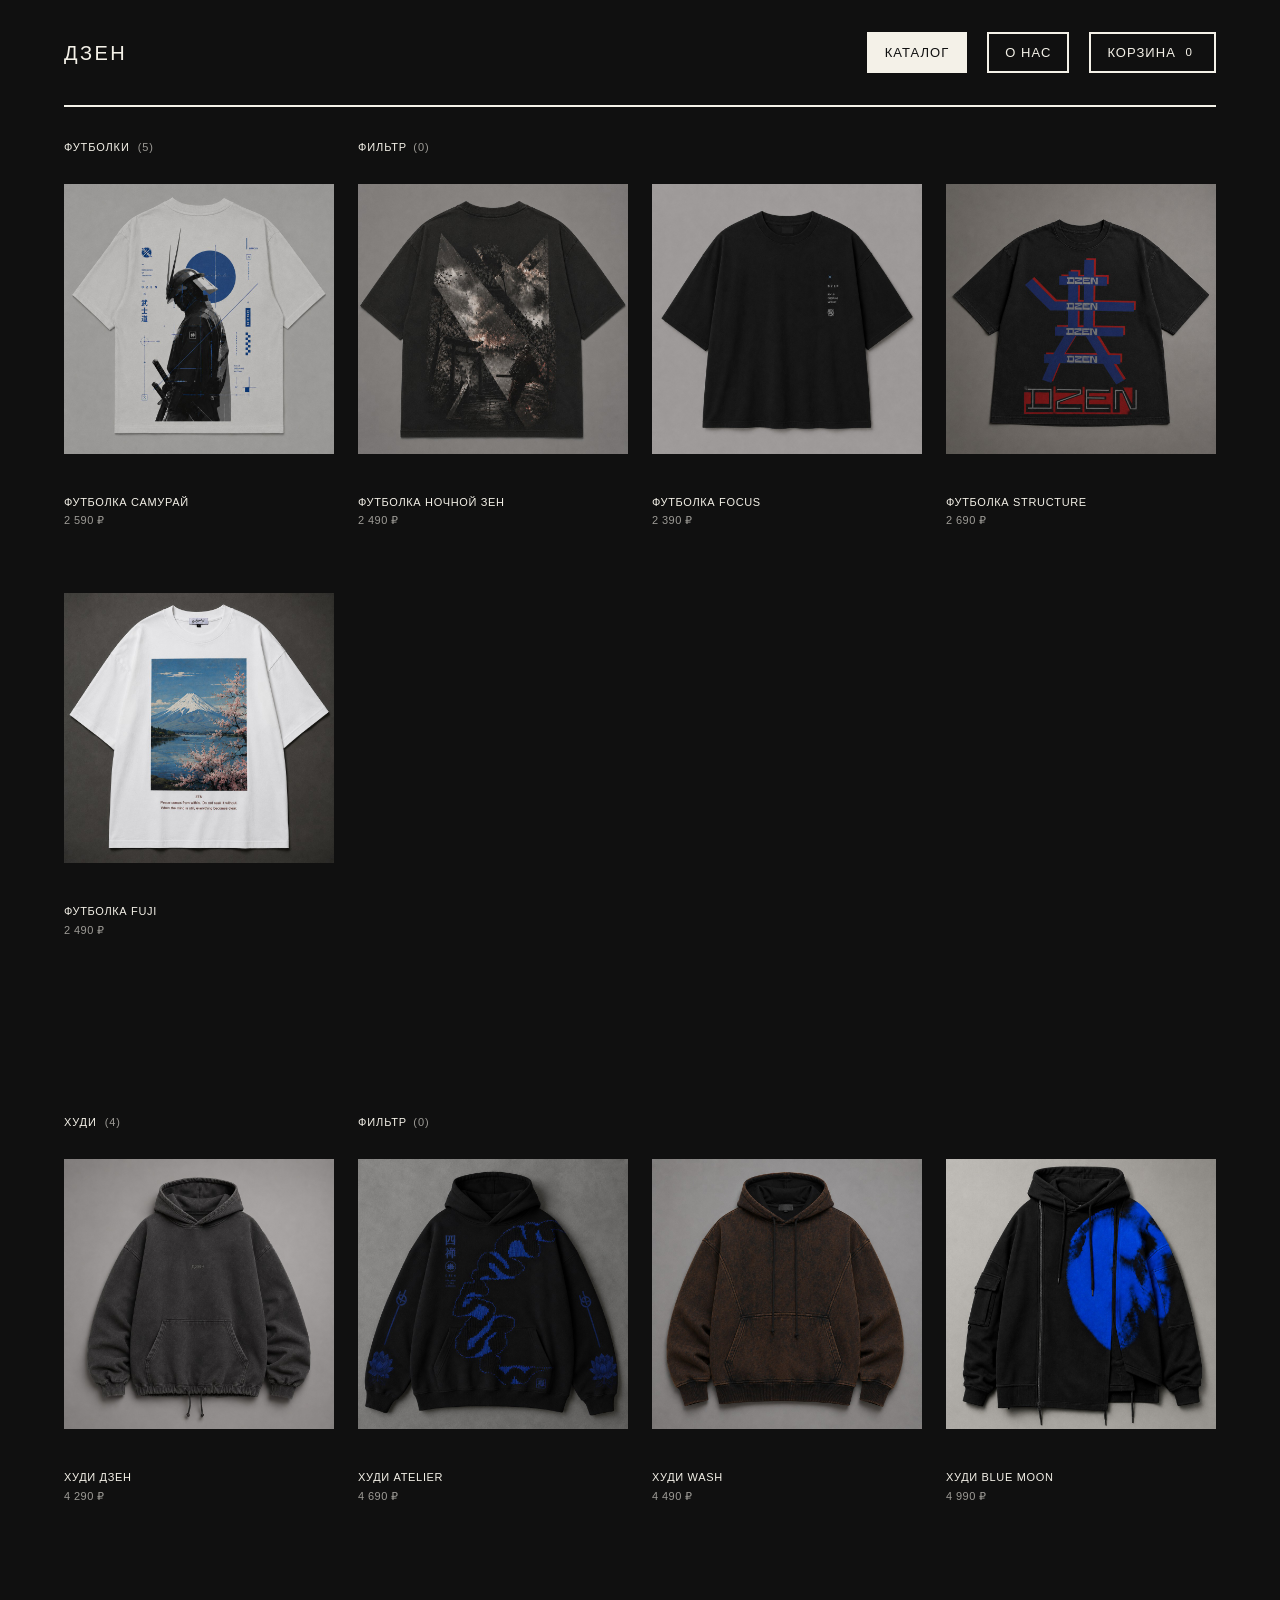
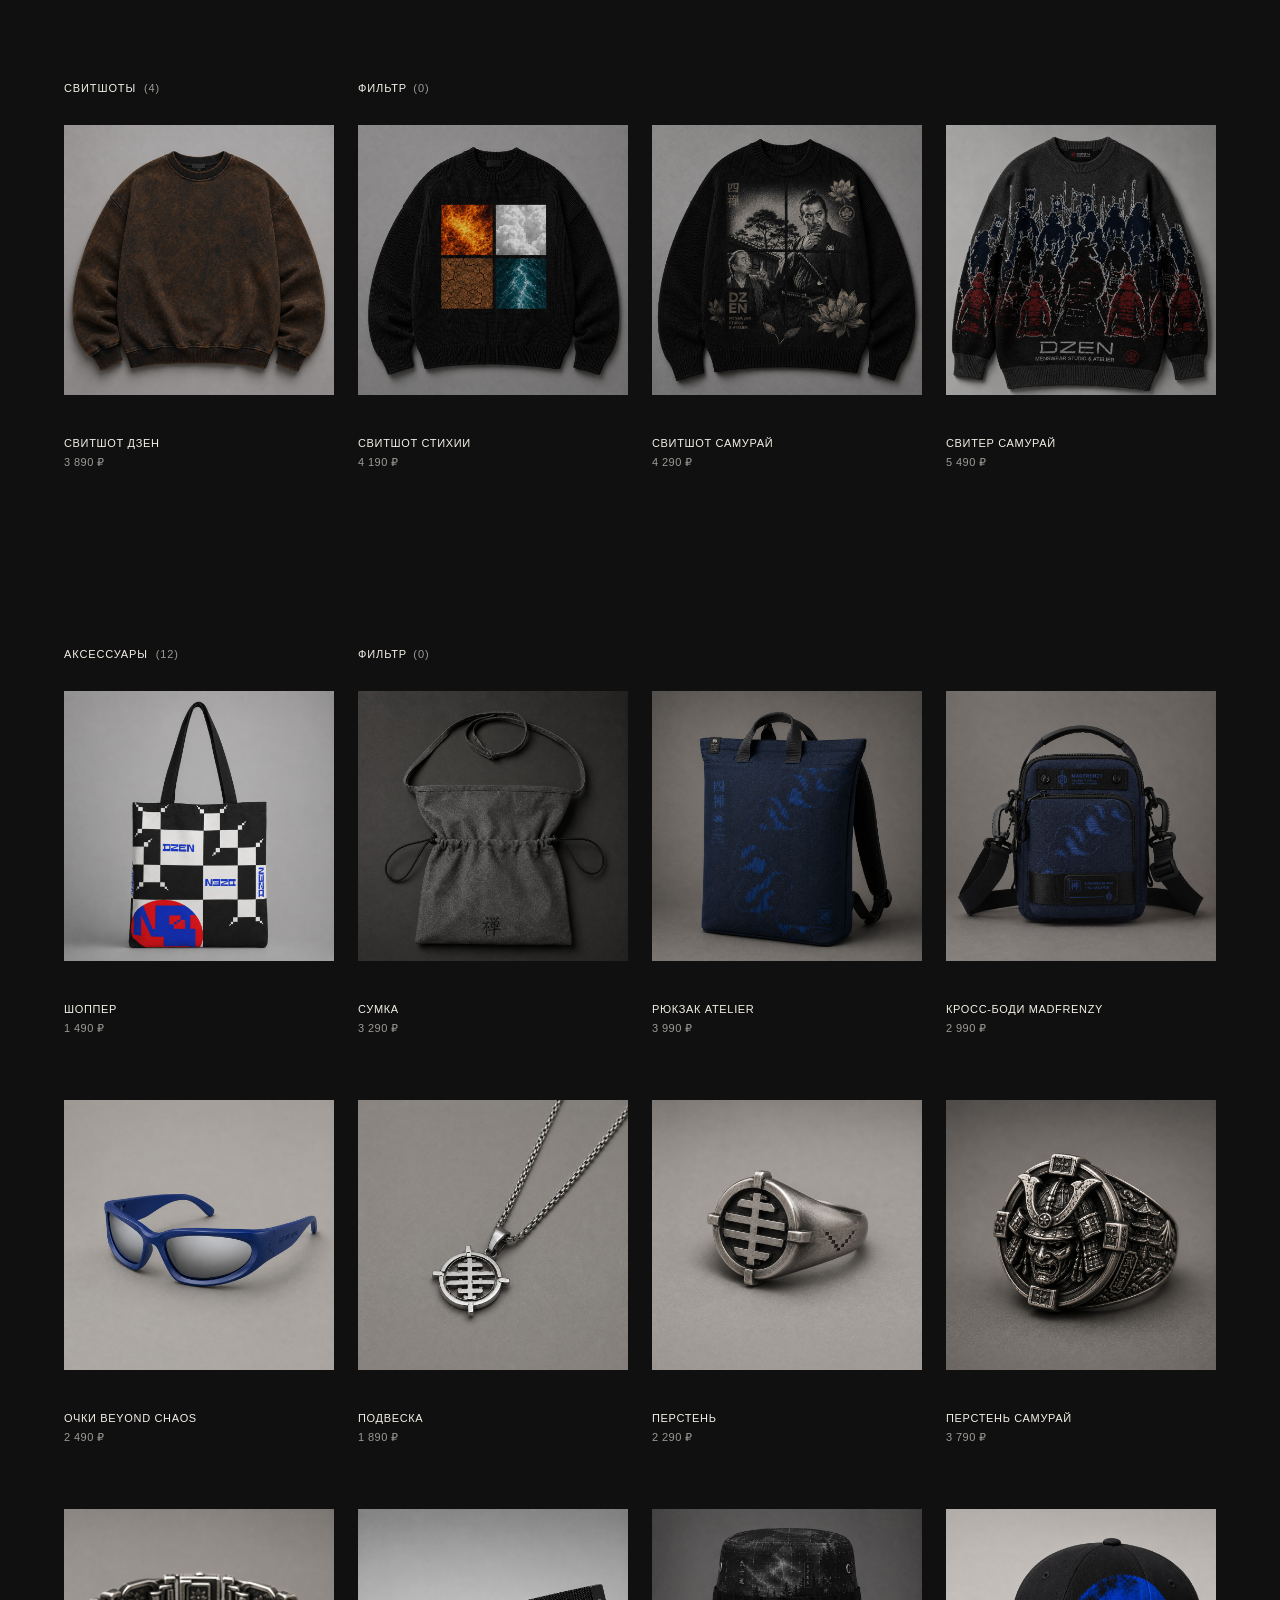
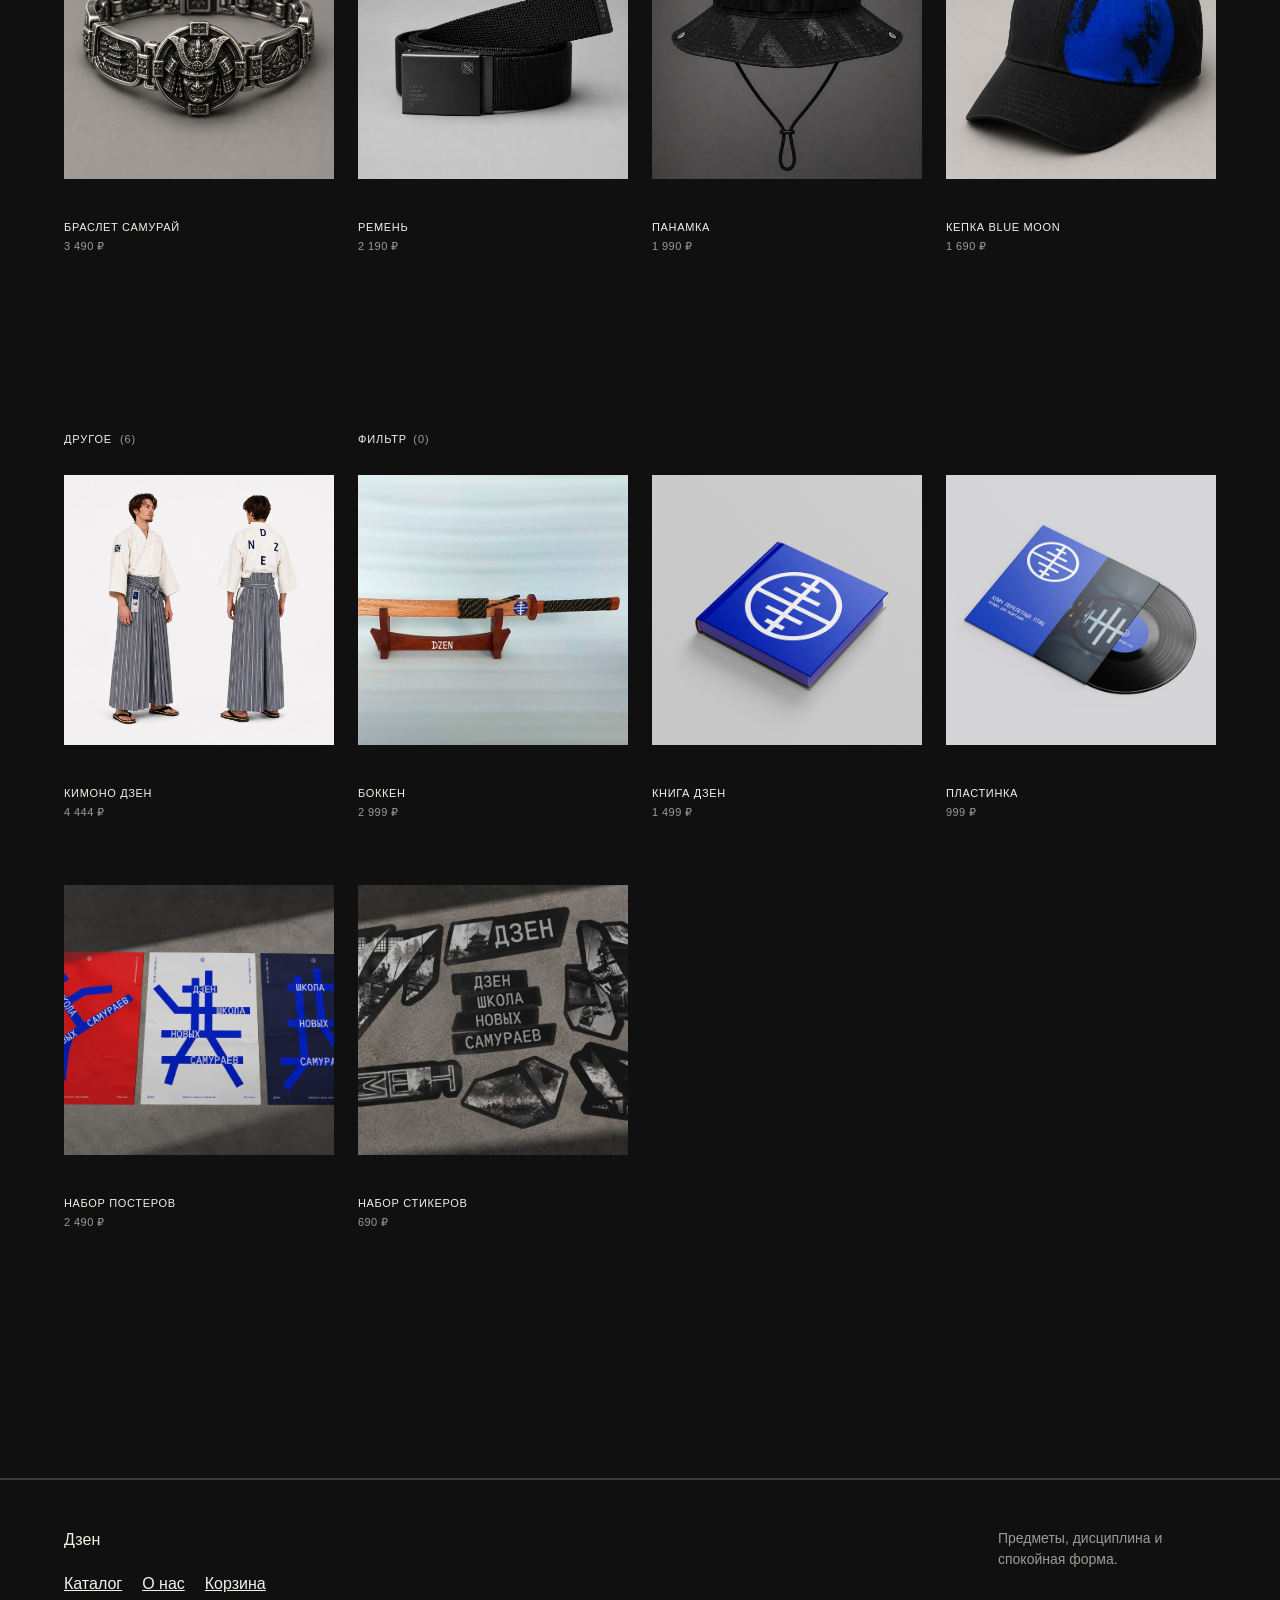
==== commit 1bb86c7f: "Adopt Tektur as storefront typeface" ====
--- a/index.html
+++ b/index.html
@@ -5,11 +5,11 @@
   <meta name="viewport" content="width=device-width, initial-scale=1">
   <title>Дзен — каталог</title>
   <link rel="stylesheet" href="css/reset.css">
-  <link rel="stylesheet" href="css/variables.css?v=20260720-onest">
+  <link rel="stylesheet" href="css/variables.css?v=20260720-tektur">
   <link rel="stylesheet" href="css/base.css">
-  <link rel="stylesheet" href="css/layout.css">
-  <link rel="stylesheet" href="css/components.css">
-  <link rel="stylesheet" href="css/pages.css">
+  <link rel="stylesheet" href="css/layout.css?v=20260720-borderless">
+  <link rel="stylesheet" href="css/components.css?v=20260720-borderless">
+  <link rel="stylesheet" href="css/pages.css?v=20260720-borderless">
 </head>
 <body class="page-home">
   <header class="site-header page-shell">
--- a/css/variables.css
+++ b/css/variables.css
@@ -8,8 +8,8 @@
   --color-accent: #1f22ff;
   --color-social: #ff6b35;
 
-  --font-base: "Onest", Arial, sans-serif;
-  --font-display: "Onest", Arial, sans-serif;
+  --font-base: "Tektur", Arial, sans-serif;
+  --font-display: "Tektur", Arial, sans-serif;
 
   --page-max: 1440px;
   --page-pad: 64px;
@@ -41,9 +41,10 @@
 }
 
 @font-face {
-  font-family: "Onest";
-  src: url("../assets/fonts/Onest-Variable.ttf") format("truetype");
-  font-weight: 100 900;
+  font-family: "Tektur";
+  src: url("../assets/fonts/Tektur-Variable.ttf") format("truetype");
+  font-weight: 400 900;
+  font-stretch: 75% 100%;
   font-style: normal;
   font-display: swap;
 }
--- a/css/layout.css
+++ b/css/layout.css
@@ -66,7 +66,6 @@
   justify-self: end;
   max-width: min(100%, 220px);
   aspect-ratio: 1;
-  border: var(--border) solid var(--color-line);
   background: #e6e6e6;
   display: grid;
   place-items: center;
--- a/css/components.css
+++ b/css/components.css
@@ -630,7 +630,6 @@
 .cart-item__thumb {
   width: 72px;
   height: 72px;
-  border: var(--border) solid var(--color-line);
   background: #e6e6e6;
   display: grid;
   place-items: center;
--- a/css/pages.css
+++ b/css/pages.css
@@ -29,7 +29,6 @@
   isolation: isolate;
   height: clamp(34rem, calc(100dvh - 8rem), 50rem);
   overflow: hidden;
-  border: var(--border) solid var(--color-line);
   background: var(--color-surface);
 }
 
@@ -259,7 +258,6 @@
   isolation: isolate;
   min-height: 0;
   overflow: hidden;
-  border: var(--border) solid var(--color-line);
   color: var(--color-text);
   text-decoration: none;
 }
@@ -332,8 +330,6 @@
   min-height: 34rem;
   margin: 0;
   overflow: hidden;
-  border: var(--border) solid var(--color-line);
-  border-right: 0;
 }
 
 .home-story__media img {
@@ -539,8 +535,6 @@
   .home-story__media {
     min-height: 0;
     aspect-ratio: 16 / 9;
-    border-right: var(--border) solid var(--color-line);
-    border-bottom: 0;
   }
 
   .home-story__copy {
@@ -820,7 +814,6 @@
 
 .about-hero__media {
   margin: 0;
-  border: var(--border) solid var(--color-line);
   background: var(--color-surface);
   overflow: hidden;
 }
@@ -846,7 +839,6 @@
   display: flex;
   align-items: flex-end;
   padding: clamp(var(--gap-lg), 7vw, 6.5rem);
-  border: var(--border) solid var(--color-line);
   background: var(--color-surface) url("../assets/images/about-ink-texture.jpg") center / cover no-repeat;
   overflow: hidden;
 }
@@ -918,7 +910,6 @@
 .about-craft__image {
   margin: 0;
   aspect-ratio: 1;
-  border: var(--border) solid var(--color-line);
   background: var(--color-surface);
   overflow: hidden;
 }
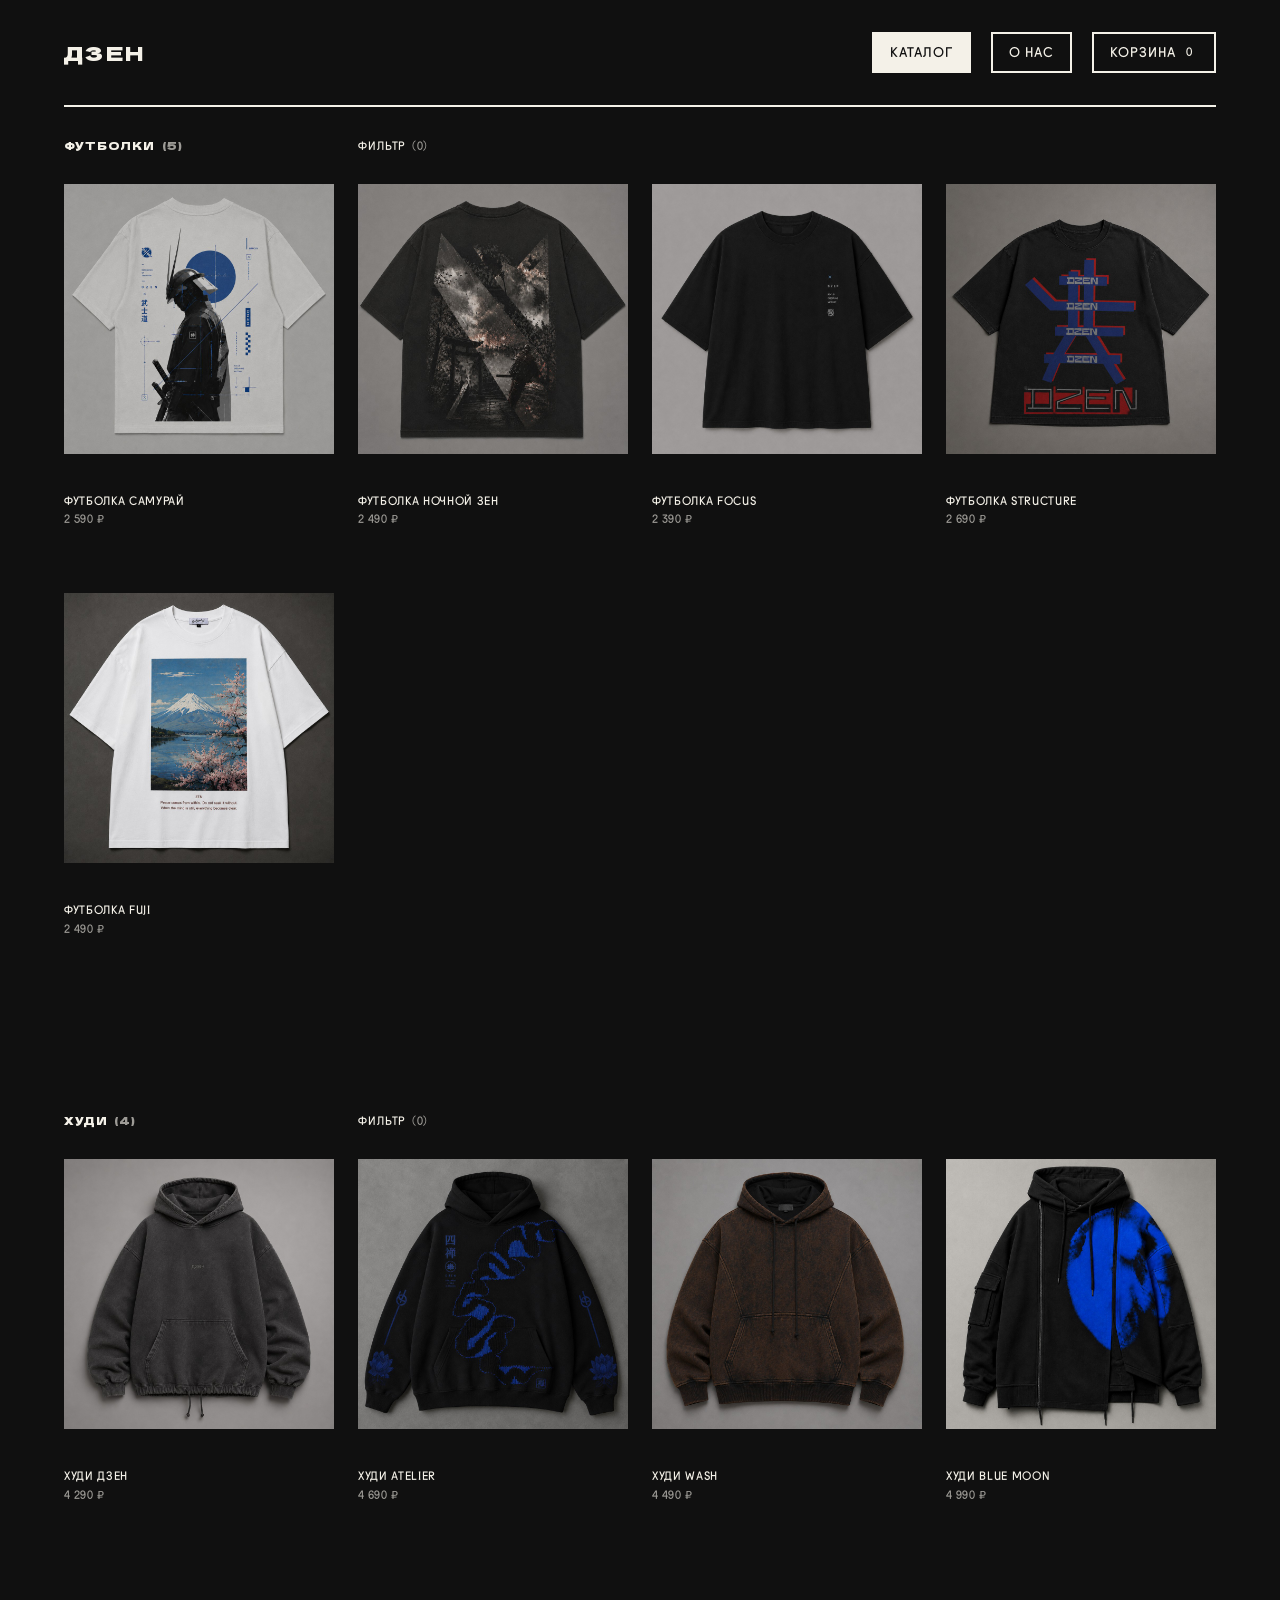
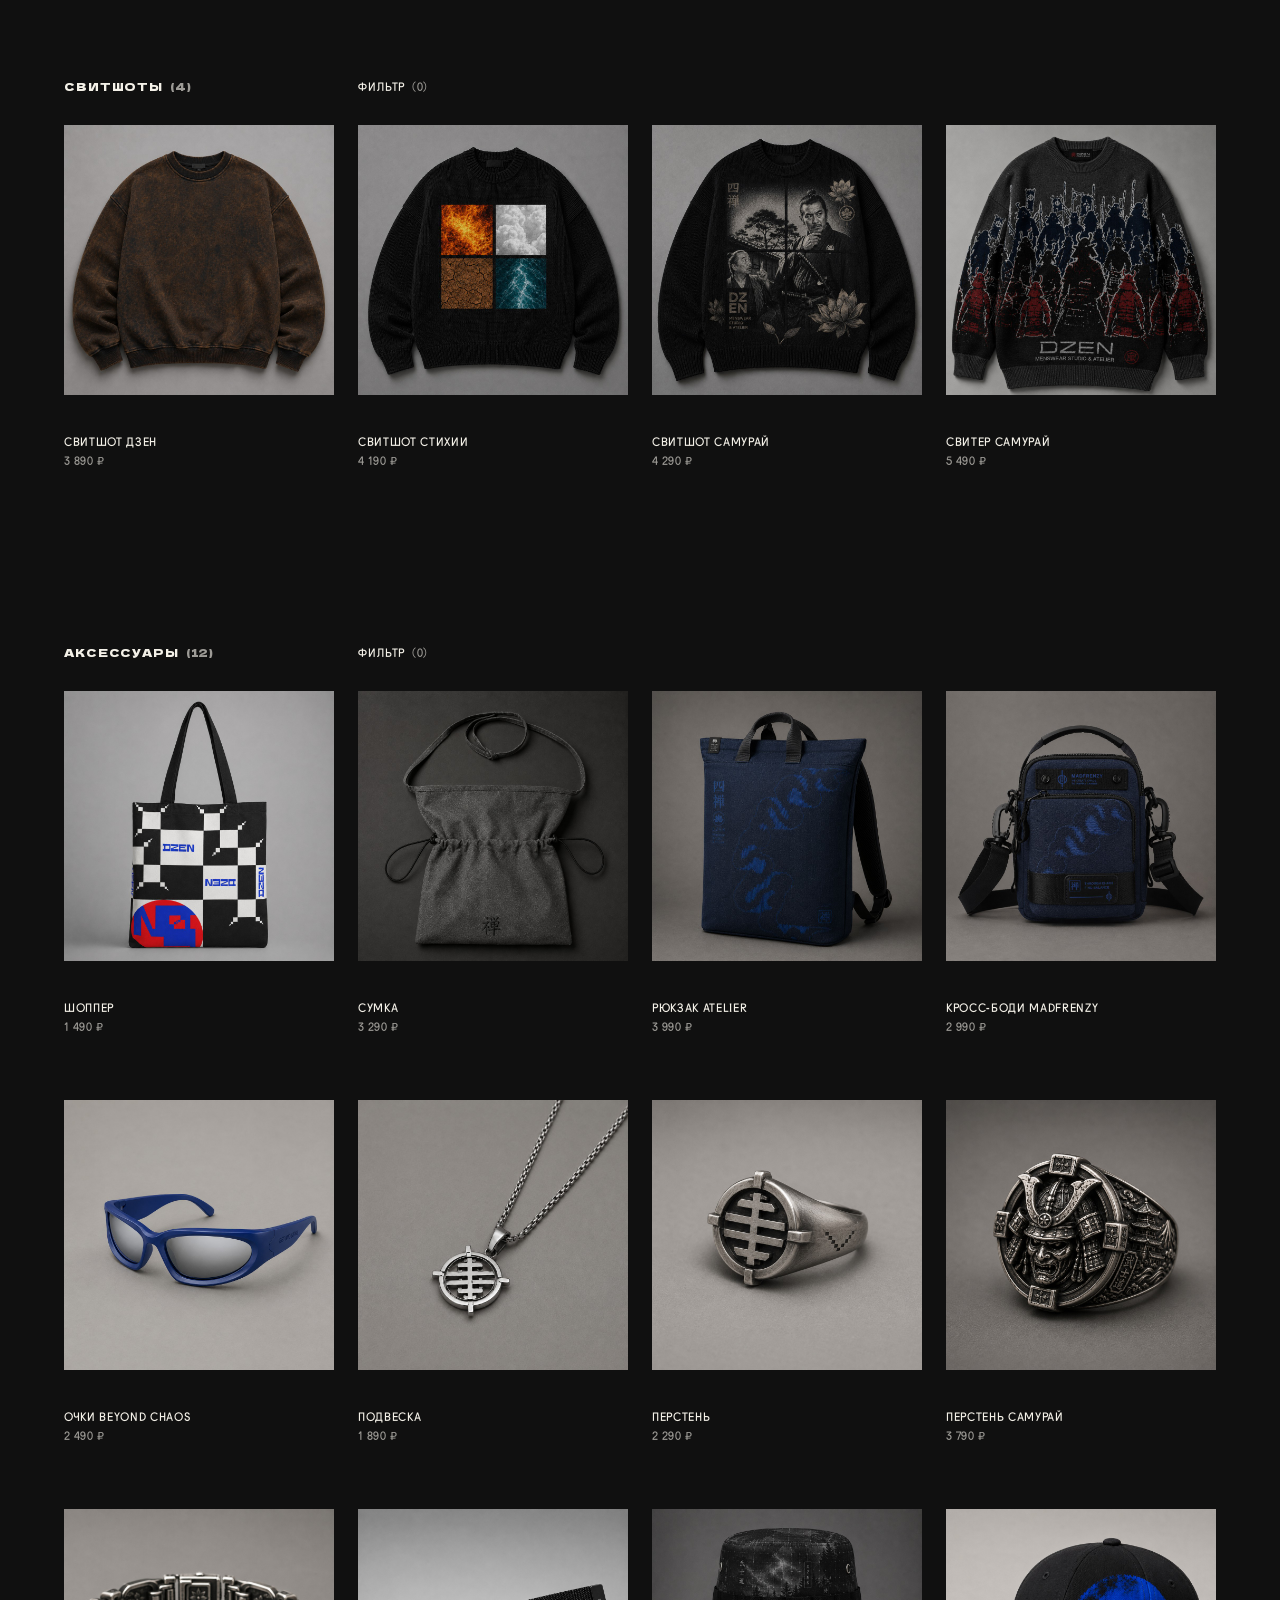
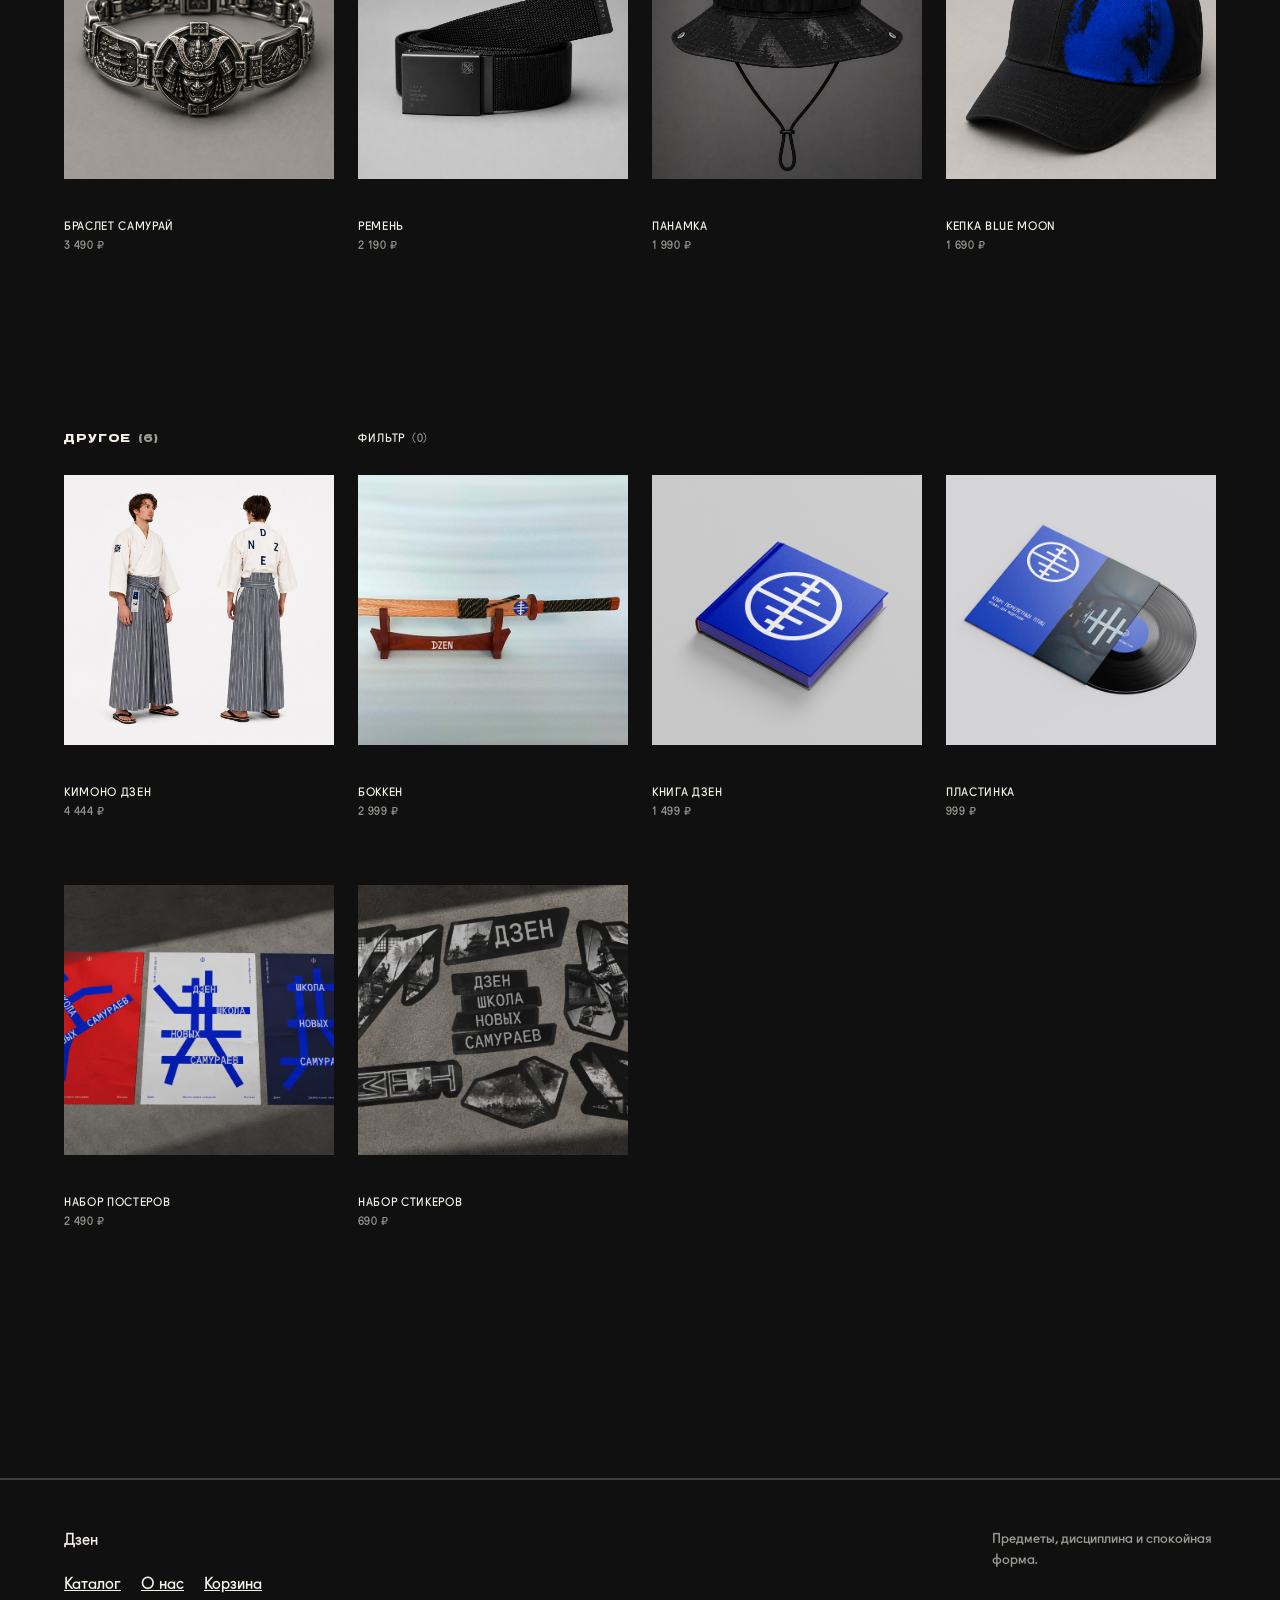
==== commit 1158e571: "Pair Dela Gothic One with Fugue" ====
--- a/index.html
+++ b/index.html
@@ -5,11 +5,11 @@
   <meta name="viewport" content="width=device-width, initial-scale=1">
   <title>Дзен — каталог</title>
   <link rel="stylesheet" href="css/reset.css">
-  <link rel="stylesheet" href="css/variables.css?v=20260720-tektur">
-  <link rel="stylesheet" href="css/base.css">
+  <link rel="stylesheet" href="css/variables.css?v=20260721-dela">
+  <link rel="stylesheet" href="css/base.css?v=20260721-dela">
   <link rel="stylesheet" href="css/layout.css?v=20260720-borderless">
-  <link rel="stylesheet" href="css/components.css?v=20260720-borderless">
-  <link rel="stylesheet" href="css/pages.css?v=20260720-borderless">
+  <link rel="stylesheet" href="css/components.css?v=20260721-dela">
+  <link rel="stylesheet" href="css/pages.css?v=20260721-dela">
 </head>
 <body class="page-home">
   <header class="site-header page-shell">
--- a/css/variables.css
+++ b/css/variables.css
@@ -8,8 +8,8 @@
   --color-accent: #1f22ff;
   --color-social: #ff6b35;
 
-  --font-base: "Tektur", Arial, sans-serif;
-  --font-display: "Tektur", Arial, sans-serif;
+  --font-base: "Fugue", Arial, sans-serif;
+  --font-display: "Dela Gothic One", "Fugue", Arial, sans-serif;
 
   --page-max: 1440px;
   --page-pad: 64px;
@@ -41,10 +41,35 @@
 }
 
 @font-face {
-  font-family: "Tektur";
-  src: url("../assets/fonts/Tektur-Variable.ttf") format("truetype");
-  font-weight: 400 900;
-  font-stretch: 75% 100%;
+  font-family: "Fugue";
+  src: url("../assets/fonts/FUGUE_REGULAR.OTF") format("opentype");
+  font-weight: 400;
   font-style: normal;
   font-display: swap;
 }
+
+@font-face {
+  font-family: "Fugue";
+  src: url("../assets/fonts/FUGUE_HEADLINE.OTF") format("opentype");
+  font-weight: 600 900;
+  font-style: normal;
+  font-display: swap;
+}
+
+@font-face {
+  font-family: "Dela Gothic One";
+  src: url("../assets/fonts/DelaGothicOne-Cyrillic.woff2") format("woff2");
+  font-weight: 400;
+  font-style: normal;
+  font-display: swap;
+  unicode-range: U+0301, U+0400-045F, U+0490-0491, U+04B0-04B1, U+2116;
+}
+
+@font-face {
+  font-family: "Dela Gothic One";
+  src: url("../assets/fonts/DelaGothicOne-Latin.woff2") format("woff2");
+  font-weight: 400;
+  font-style: normal;
+  font-display: swap;
+  unicode-range: U+0000-00FF, U+0131, U+0152-0153, U+02BB-02BC, U+02C6, U+02DA, U+02DC, U+0304, U+0308, U+0329, U+2000-206F, U+20AC, U+2122, U+2191, U+2193, U+2212, U+2215, U+FEFF, U+FFFD;
+}
--- a/css/base.css
+++ b/css/base.css
@@ -19,7 +19,7 @@
 h2,
 h3 {
   font-family: var(--font-display);
-  font-weight: 700;
+  font-weight: 400;
   line-height: 1.15;
   letter-spacing: 0.02em;
 }
--- a/css/components.css
+++ b/css/components.css
@@ -504,7 +504,7 @@
   margin: 0;
   font-family: var(--font-display);
   font-size: clamp(1.25rem, 2.4vw, 1.75rem);
-  font-weight: 700;
+  font-weight: 400;
   line-height: 1.15;
   letter-spacing: 0.04em;
   text-transform: uppercase;
--- a/css/pages.css
+++ b/css/pages.css
@@ -298,7 +298,7 @@
 .home-route__caption strong {
   font-family: var(--font-display);
   font-size: clamp(2rem, 4vw, 4.25rem);
-  font-weight: 700;
+  font-weight: 400;
   letter-spacing: -0.03em;
   line-height: 0.9;
 }
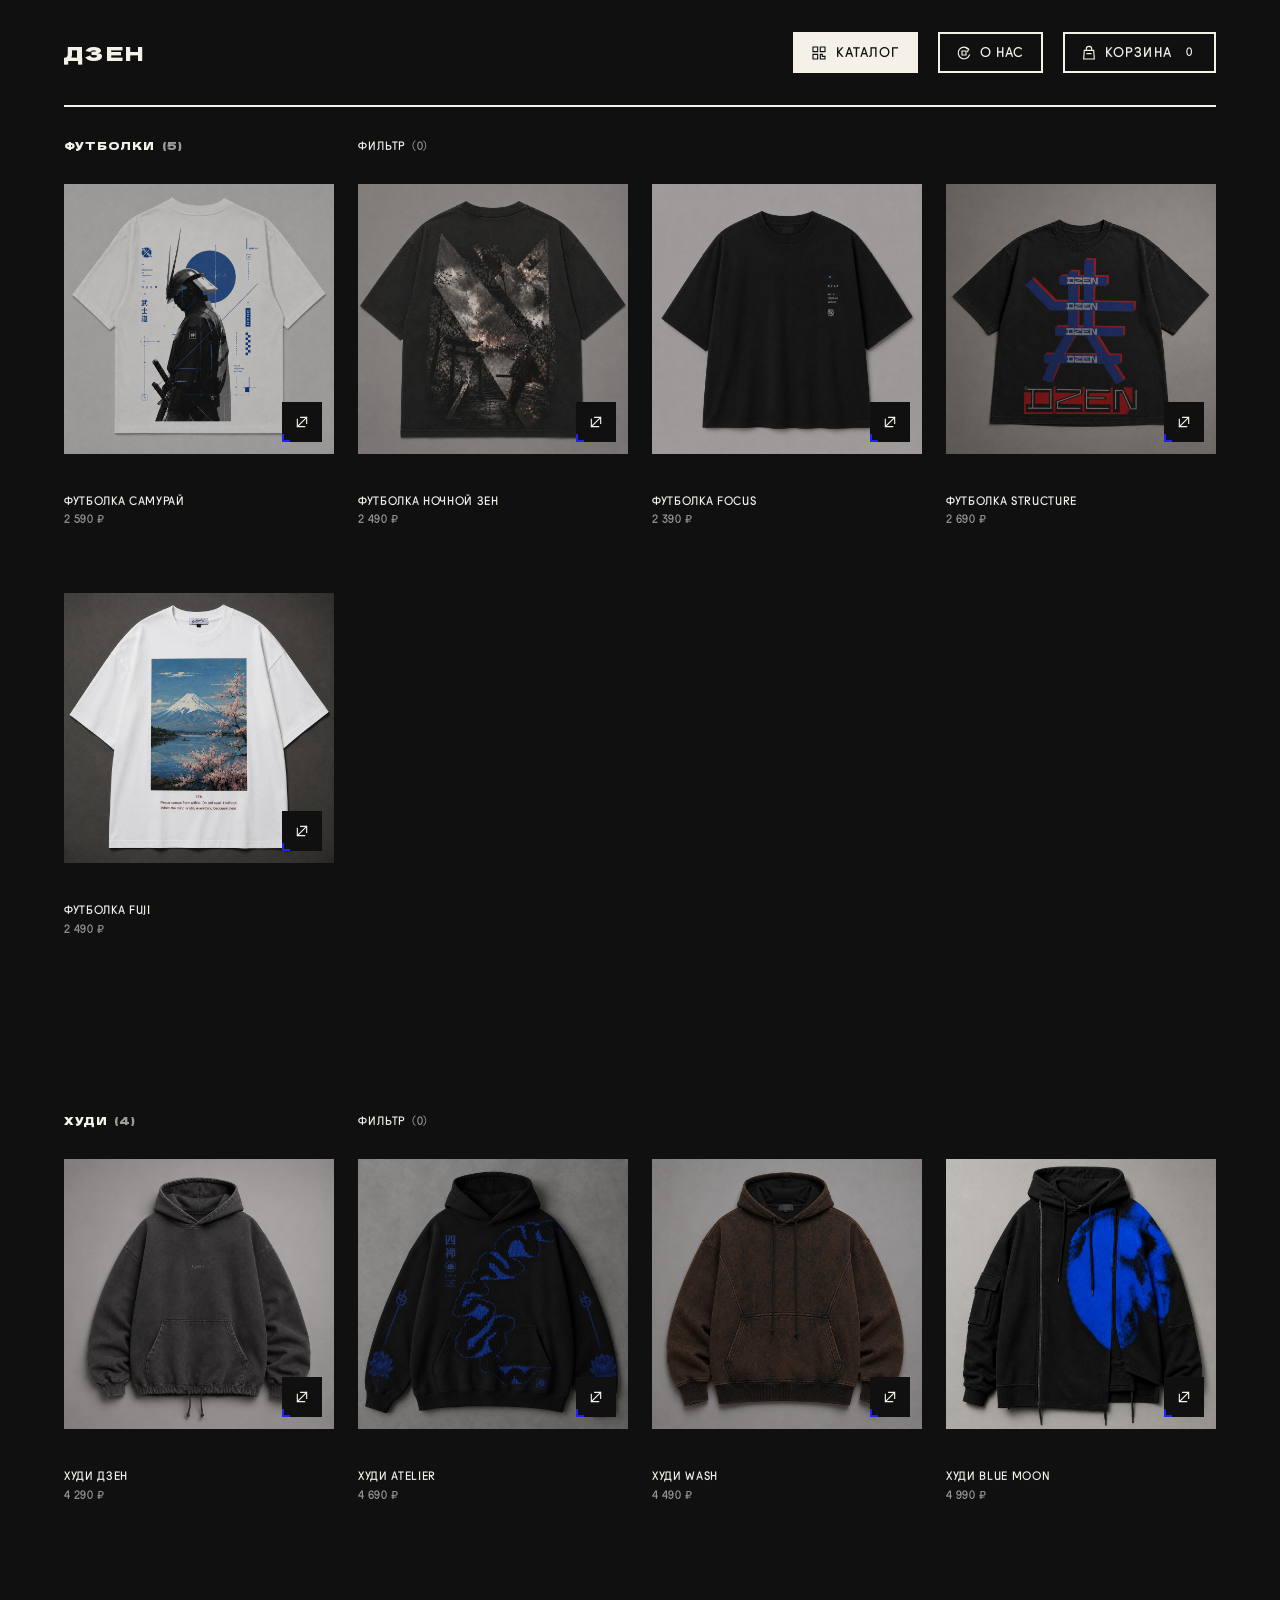
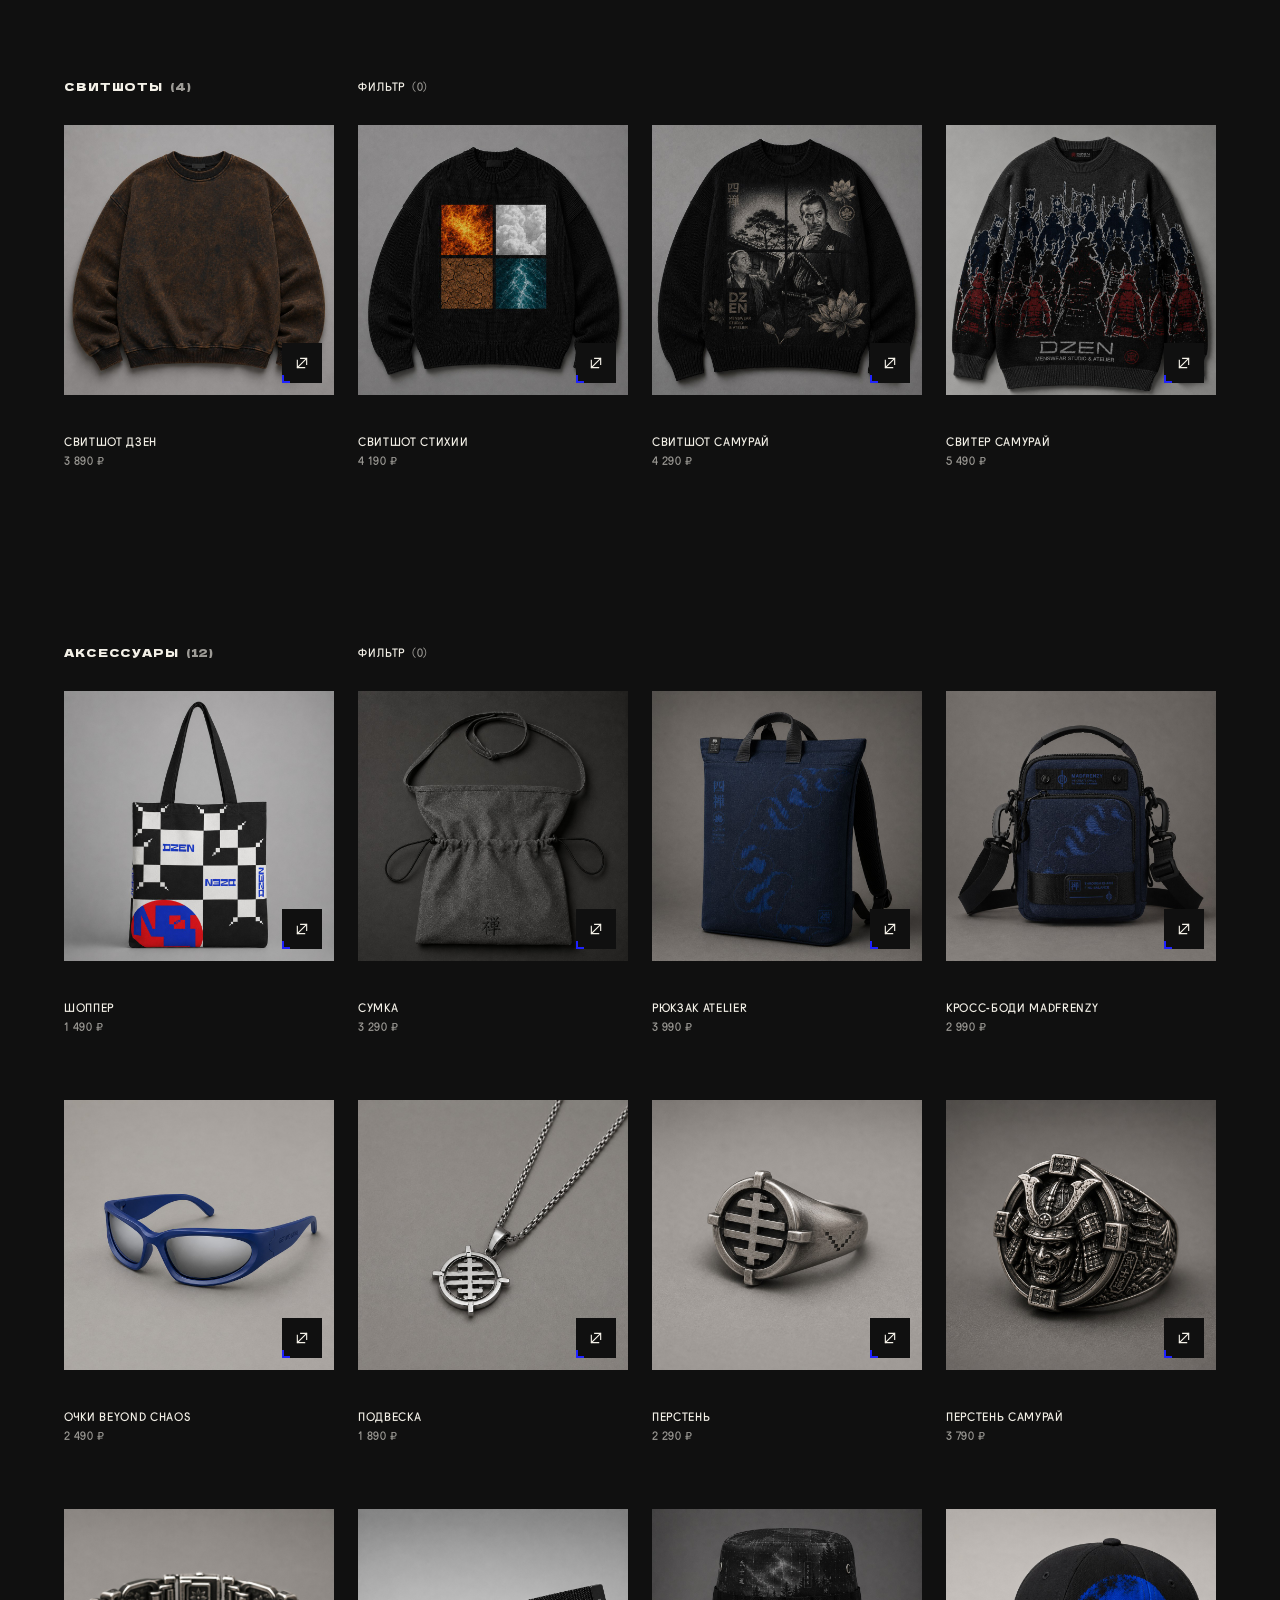
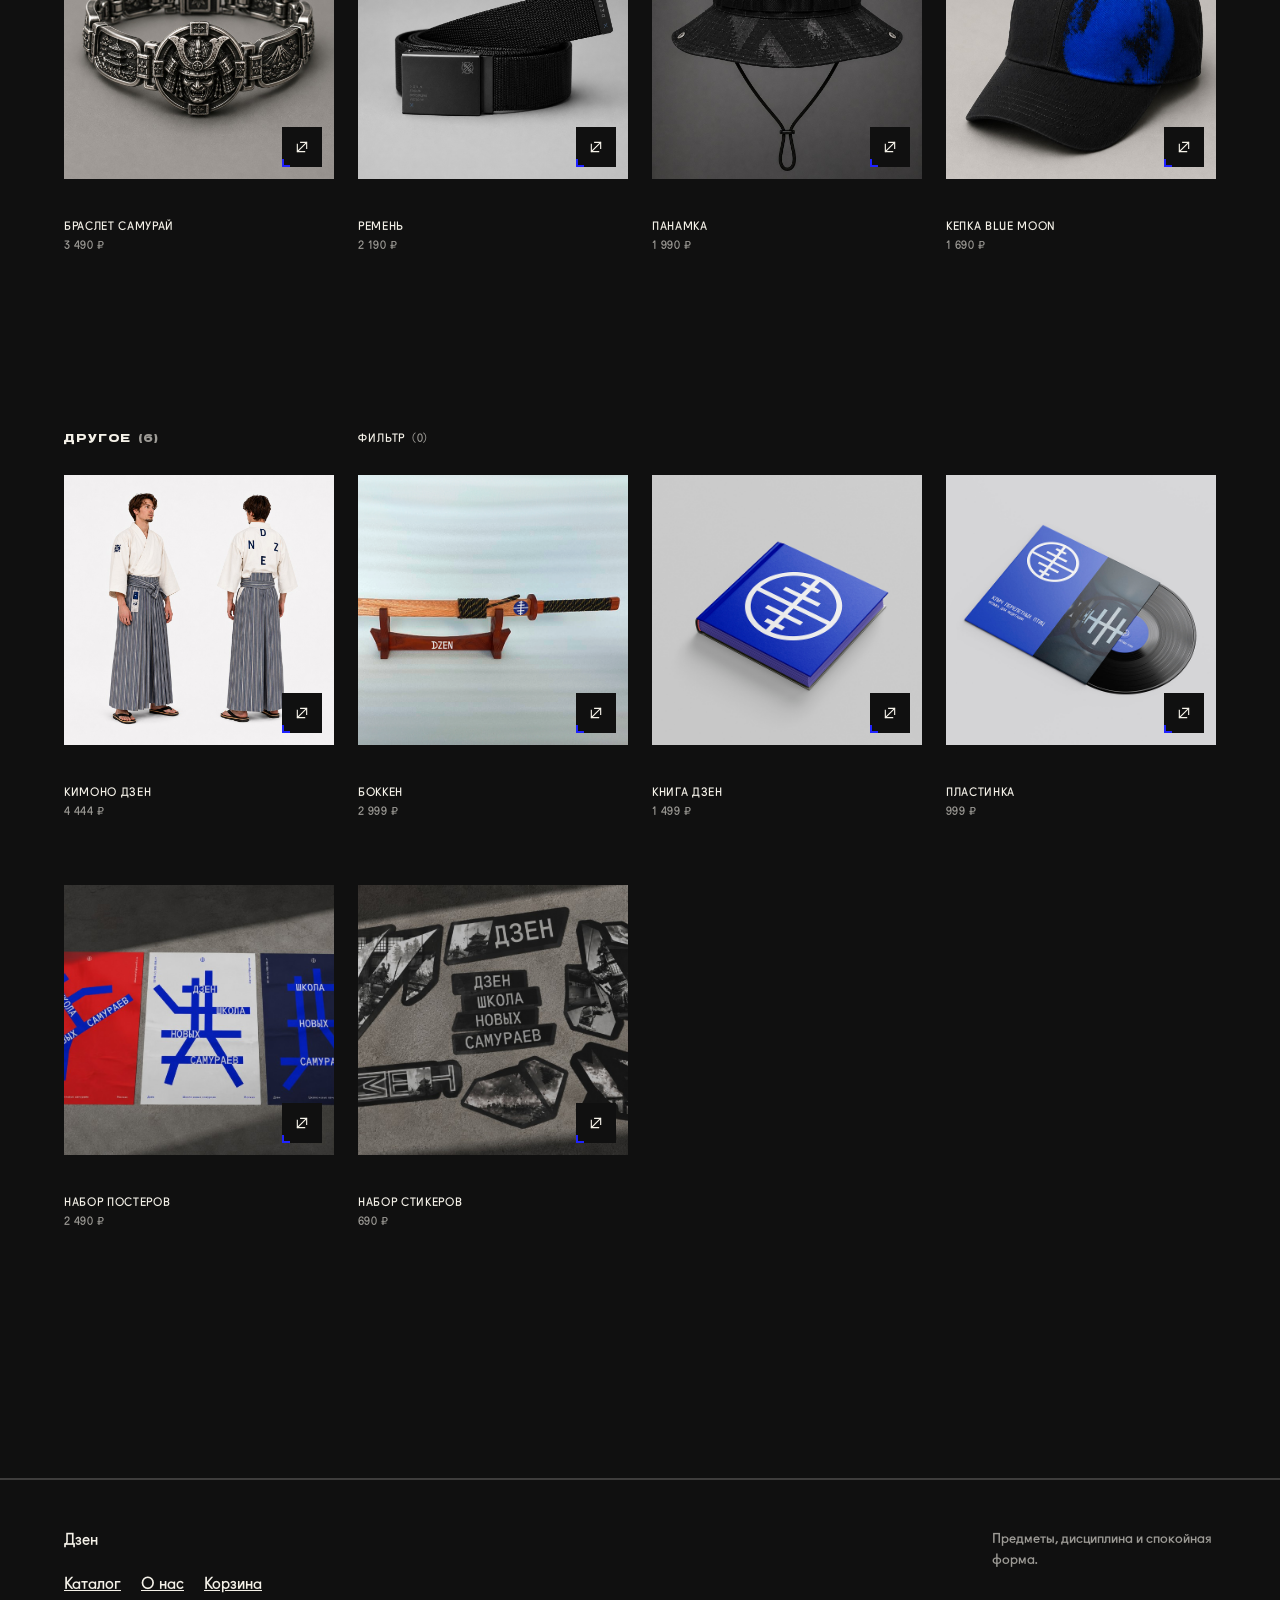
==== commit f8a9b880: "Add custom icon system" ====
--- a/index.html
+++ b/index.html
@@ -8,16 +8,16 @@
   <link rel="stylesheet" href="css/variables.css?v=20260721-dela">
   <link rel="stylesheet" href="css/base.css?v=20260721-dela">
   <link rel="stylesheet" href="css/layout.css?v=20260720-borderless">
-  <link rel="stylesheet" href="css/components.css?v=20260721-dela">
-  <link rel="stylesheet" href="css/pages.css?v=20260721-dela">
+  <link rel="stylesheet" href="css/components.css?v=20260721-icons">
+  <link rel="stylesheet" href="css/pages.css?v=20260721-icons">
 </head>
 <body class="page-home">
   <header class="site-header page-shell">
     <a class="brand" href="home.html">Дзен</a>
     <nav class="site-nav" aria-label="Основная навигация">
-      <a href="index.html" aria-current="page">Каталог</a>
-      <a href="about.html">О нас</a>
-      <a href="cart.html">Корзина <span class="cart-count">0</span></a>
+      <a href="index.html" aria-current="page"><svg class="ui-icon site-nav__icon" aria-hidden="true"><use href="assets/icons.svg#icon-catalog"></use></svg><span>Каталог</span></a>
+      <a href="about.html"><svg class="ui-icon site-nav__icon" aria-hidden="true"><use href="assets/icons.svg#icon-brand"></use></svg><span>О нас</span></a>
+      <a href="cart.html"><svg class="ui-icon site-nav__icon" aria-hidden="true"><use href="assets/icons.svg#icon-bag"></use></svg><span>Корзина</span> <span class="cart-count">0</span></a>
     </nav>
   </header>
 
@@ -89,7 +89,7 @@
   </footer>
 
   <script src="js/data.js" defer></script>
-  <script src="js/cart.js" defer></script>
-  <script src="js/main.js?v=20260720" defer></script>
+  <script src="js/cart.js?v=20260721-icons" defer></script>
+  <script src="js/main.js?v=20260721-icons" defer></script>
 </body>
 </html>
--- a/css/layout.css
+++ b/css/layout.css
@@ -370,8 +370,10 @@
   position: absolute;
   top: 50%;
   z-index: 1;
+  display: grid;
   width: 2.25rem;
   height: 2.25rem;
+  place-items: center;
   margin-top: -1.125rem;
   padding: 0;
   border: var(--border) solid rgba(244, 241, 232, 0.35);
@@ -383,6 +385,11 @@
   transition: background 0.2s ease, border-color 0.2s ease;
 }
 
+.product-page__nav .ui-icon {
+  width: 1rem;
+  height: 1rem;
+}
+
 .product-page__nav:hover,
 .product-page__nav:focus-visible {
   background: rgba(16, 16, 16, 0.72);
--- a/css/components.css
+++ b/css/components.css
@@ -15,6 +15,21 @@
   transform: translateY(0);
 }
 
+.ui-icon {
+  display: block;
+  width: 1.125rem;
+  height: 1.125rem;
+  flex: 0 0 auto;
+  overflow: visible;
+}
+
+.ui-icon--forward,
+.ui-icon--back,
+.ui-icon--open,
+.site-nav__icon {
+  transition: transform 180ms cubic-bezier(0.23, 1, 0.32, 1);
+}
+
 .site-nav {
   display: flex;
   flex-wrap: wrap;
@@ -26,7 +41,7 @@
 .site-nav a {
   display: inline-flex;
   align-items: center;
-  gap: 0.35em;
+  gap: 0.55rem;
   padding: 0.55rem 1rem;
   border: var(--border) solid var(--color-line);
   text-decoration: none;
@@ -35,6 +50,16 @@
   text-transform: uppercase;
   white-space: nowrap;
   transition: background 0.2s ease, color 0.2s ease;
+}
+
+.site-nav__icon {
+  width: 1rem;
+  height: 1rem;
+}
+
+.site-nav a:hover .site-nav__icon,
+.site-nav a:focus-visible .site-nav__icon {
+  transform: translateY(-0.1rem);
 }
 
 .site-nav a:hover,
@@ -109,6 +134,56 @@
   background: #e6e6e6;
 }
 
+.product-card__open,
+.home-product__open,
+.flow-recommendation__open,
+.home-look__open {
+  position: absolute;
+  right: var(--gap-xs);
+  bottom: var(--gap-xs);
+  z-index: 3;
+  display: grid;
+  width: 2.5rem;
+  height: 2.5rem;
+  place-items: center;
+  overflow: hidden;
+  background: var(--color-bg);
+  color: var(--color-text);
+}
+
+.product-card__open::after,
+.home-product__open::after,
+.flow-recommendation__open::after,
+.home-look__open::after {
+  position: absolute;
+  left: 0;
+  bottom: 0;
+  width: 0.5rem;
+  height: 0.5rem;
+  border-bottom: 2px solid var(--color-accent);
+  border-left: 2px solid var(--color-accent);
+  content: "";
+}
+
+.product-card__open .ui-icon,
+.home-product__open .ui-icon,
+.flow-recommendation__open .ui-icon,
+.home-look__open .ui-icon {
+  width: 1rem;
+  height: 1rem;
+}
+
+.product-card__media:hover .ui-icon--open,
+.product-card__media:focus-visible .ui-icon--open,
+.home-product__media:hover .ui-icon--open,
+.home-product__media:focus-visible .ui-icon--open,
+.flow-recommendation__media:hover .ui-icon--open,
+.flow-recommendation__media:focus-visible .ui-icon--open,
+.home-look:hover .ui-icon--open,
+.home-look:focus-visible .ui-icon--open {
+  transform: translate(0.15rem, -0.15rem);
+}
+
 .catalog-layout .product-card__media .product-card__image {
   position: absolute;
   inset: 0;
@@ -461,6 +536,11 @@
   border-right: 1px solid rgba(244, 241, 232, 0.2);
 }
 
+.quantity-control button .ui-icon {
+  width: 0.9rem;
+  height: 0.9rem;
+}
+
 .quantity-control button:last-child {
   border-right: none;
   border-left: 1px solid rgba(244, 241, 232, 0.2);
@@ -480,6 +560,9 @@
 }
 
 .product-page__back {
+  display: inline-flex;
+  align-items: center;
+  gap: 0.55rem;
   font-size: 0.6875rem;
   letter-spacing: 0.18em;
   text-transform: uppercase;
@@ -488,10 +571,23 @@
   transition: color 0.2s ease;
 }
 
+.product-page__back .ui-icon,
+.commerce-back-link .ui-icon {
+  width: 0.95rem;
+  height: 0.95rem;
+}
+
 .product-page__back:hover,
 .product-page__back:focus-visible {
   color: var(--color-text);
   outline: none;
+}
+
+.product-page__back:hover .ui-icon--back,
+.product-page__back:focus-visible .ui-icon--back,
+.commerce-back-link:hover .ui-icon--back,
+.commerce-back-link:focus-visible .ui-icon--back {
+  transform: translateX(-0.15rem);
 }
 
 .product-page__lead {
@@ -606,57 +702,680 @@
   line-height: 1.65;
 }
 
-.cart-table {
-  width: 100%;
-  border-collapse: collapse;
-  font-size: 0.9375rem;
-}
-
-.cart-table th,
-.cart-table td {
-  padding: var(--gap-sm);
-  text-align: left;
-  vertical-align: middle;
-  border-bottom: 1px solid rgba(244, 241, 232, 0.12);
-}
-
-.cart-table th {
+.commerce-kicker {
+  margin: 0;
+  color: var(--color-muted);
   font-size: 0.6875rem;
   letter-spacing: 0.14em;
   text-transform: uppercase;
-  color: var(--color-muted);
-}
-
-.cart-item__thumb {
-  width: 72px;
-  height: 72px;
-  background: #e6e6e6;
+}
+
+.commerce-button {
+  display: inline-flex;
+  align-items: center;
+  justify-content: space-between;
+  gap: var(--gap-md);
+  min-height: 3.5rem;
+  padding: 0.9rem 1rem;
+  border: var(--border) solid var(--color-line);
+  background: transparent;
+  color: var(--color-text);
+  font-family: var(--font-base);
+  font-size: 0.75rem;
+  font-weight: 700;
+  letter-spacing: 0.1em;
+  line-height: 1.2;
+  text-align: left;
+  text-decoration: none;
+  text-transform: uppercase;
+  cursor: pointer;
+  transition: background 180ms ease, border-color 180ms ease, color 180ms ease, transform 120ms ease;
+}
+
+.commerce-button:hover,
+.commerce-button:focus-visible {
+  border-color: var(--color-text);
+  background: var(--color-text);
+  color: var(--color-bg);
+  outline: none;
+}
+
+.commerce-button:focus-visible {
+  box-shadow: 0 0 0 var(--border) var(--color-bg), 0 0 0 calc(var(--border) * 2) var(--color-text);
+}
+
+.commerce-button:active {
+  transform: translateY(1px);
+}
+
+.commerce-button--primary {
+  border-color: var(--color-accent);
+  background: var(--color-accent);
+  color: var(--color-text);
+}
+
+.commerce-button--primary:hover,
+.commerce-button--primary:focus-visible {
+  border-color: var(--color-text);
+  background: var(--color-text);
+  color: var(--color-bg);
+}
+
+.commerce-button--light {
+  border-color: var(--color-text);
+  background: var(--color-text);
+  color: var(--color-accent);
+}
+
+.commerce-button--light:hover,
+.commerce-button--light:focus-visible {
+  border-color: var(--color-bg);
+  background: var(--color-bg);
+  color: var(--color-text);
+}
+
+.commerce-button--compact {
+  min-height: 2.75rem;
+  padding-block: 0.7rem;
+}
+
+.commerce-button:hover .ui-icon--forward,
+.commerce-button:focus-visible .ui-icon--forward,
+.commerce-button:hover .ui-icon--open,
+.commerce-button:focus-visible .ui-icon--open {
+  transform: translateX(0.15rem);
+}
+
+.checkout-steps {
   display: grid;
+  grid-template-columns: repeat(3, minmax(0, 1fr));
+  width: min(100%, 31rem);
+  border-top: 1px solid rgba(244, 241, 232, 0.28);
+  border-bottom: 1px solid rgba(244, 241, 232, 0.28);
+}
+
+.checkout-steps li {
+  display: flex;
+  align-items: center;
+  gap: var(--gap-xs);
+  min-width: 0;
+  padding: 0.85rem 1rem;
+  border-left: 1px solid rgba(244, 241, 232, 0.28);
+  color: var(--color-muted);
+  font-size: 0.6875rem;
+  letter-spacing: 0.08em;
+  text-transform: uppercase;
+}
+
+.checkout-steps li:first-child {
+  border-left: 0;
+}
+
+.checkout-steps li[aria-current="step"] {
+  background: var(--color-accent);
+  color: var(--color-text);
+}
+
+.checkout-steps span {
+  color: currentColor;
+  font-variant-numeric: tabular-nums;
+}
+
+.commerce-empty {
+  display: grid;
+  justify-items: start;
+  max-width: 52rem;
+  min-height: 28rem;
+  align-content: center;
+  gap: var(--gap-sm);
+  margin-block: var(--gap-xl);
+  padding: clamp(var(--gap-md), 6vw, var(--gap-xl));
+  border: var(--border) solid var(--color-line);
+}
+
+.commerce-empty[hidden] {
+  display: none;
+}
+
+.commerce-empty h2 {
+  max-width: 12ch;
+  margin: 0;
+  font-size: clamp(2.5rem, 5vw, 5rem);
+  line-height: 0.96;
+  letter-spacing: -0.02em;
+}
+
+.commerce-empty > p:not(.commerce-kicker) {
+  max-width: 32rem;
+  color: var(--color-muted);
+}
+
+.commerce-empty .commerce-button {
+  min-width: min(100%, 18rem);
+  margin-top: var(--gap-sm);
+}
+
+.cart-line {
+  display: grid;
+  grid-template-columns: minmax(9rem, 12rem) minmax(0, 1fr);
+  gap: var(--gap-md);
+  padding-block: var(--gap-md);
+  border-top: 1px solid rgba(244, 241, 232, 0.26);
+}
+
+.cart-line:last-child {
+  border-bottom: 1px solid rgba(244, 241, 232, 0.26);
+}
+
+.cart-line__media {
+  display: block;
+  aspect-ratio: 1;
+  overflow: hidden;
+  background: #d6d4cf;
+}
+
+.cart-line__media img {
+  display: block;
+  width: 100%;
+  height: 100%;
+  object-fit: cover;
+  transition: transform 400ms cubic-bezier(0.23, 1, 0.32, 1);
+}
+
+.cart-line__media:hover img,
+.cart-line__media:focus-visible img {
+  transform: scale(1.015);
+}
+
+.cart-line__media:focus-visible {
+  outline: var(--border) solid var(--color-text);
+  outline-offset: 3px;
+}
+
+.cart-line__content {
+  display: flex;
+  flex-direction: column;
+  min-width: 0;
+}
+
+.cart-line__heading,
+.cart-line__footer {
+  display: flex;
+  align-items: flex-start;
+  justify-content: space-between;
+  gap: var(--gap-sm);
+}
+
+.cart-line__heading a {
+  font-size: 0.875rem;
+  letter-spacing: 0.04em;
+  line-height: 1.4;
+  text-decoration: none;
+  text-transform: uppercase;
+}
+
+.cart-line__heading a:hover,
+.cart-line__heading a:focus-visible,
+.cart-line__remove:hover,
+.cart-line__remove:focus-visible {
+  color: var(--color-muted);
+  outline: none;
+}
+
+.cart-line__heading p {
+  margin-top: 0.35rem;
+  color: var(--color-muted);
+  font-size: 0.75rem;
+}
+
+.cart-line__remove {
+  flex: 0 0 auto;
+  padding: 0 0 0.2rem;
+  border-bottom: 1px solid currentColor;
+  color: var(--color-text);
+  font-size: 0.6875rem;
+  letter-spacing: 0.08em;
+  text-transform: uppercase;
+}
+
+.cart-line__option {
+  display: flex;
+  gap: var(--gap-xs);
+  margin-top: var(--gap-sm);
+  color: var(--color-muted);
+  font-size: 0.75rem;
+}
+
+.cart-line__option strong {
+  color: var(--color-text);
+  font-weight: 400;
+}
+
+.cart-line__footer {
+  align-items: flex-end;
+  margin-top: auto;
+  padding-top: var(--gap-sm);
+}
+
+.cart-line__total {
+  display: grid;
+  justify-items: end;
+  gap: 0.25rem;
+  margin: 0;
+}
+
+.cart-line__total span {
+  color: var(--color-muted);
+  font-size: 0.6875rem;
+  letter-spacing: 0.08em;
+  text-transform: uppercase;
+}
+
+.cart-line__total strong {
+  font-size: 1rem;
+  font-weight: 400;
+}
+
+.quantity-control button:hover,
+.quantity-control button:focus-visible {
+  background: var(--color-text);
+  color: var(--color-bg);
+  outline: none;
+}
+
+.quantity-control input:focus-visible {
+  outline: var(--border) solid var(--color-accent);
+  outline-offset: -2px;
+}
+
+.order-summary {
+  padding: clamp(var(--gap-sm), 3vw, var(--gap-md));
+  border: var(--border) solid var(--color-line);
+}
+
+.order-summary__index {
+  margin: 0;
+  color: var(--color-accent);
+  font-size: 0.6875rem;
+  letter-spacing: 0.14em;
+  text-transform: uppercase;
+}
+
+.order-summary h2 {
+  margin: var(--gap-xs) 0 var(--gap-lg);
+  font-size: clamp(1.75rem, 3vw, 2.75rem);
+  line-height: 1;
+  letter-spacing: -0.015em;
+}
+
+.order-summary__rows {
+  margin: 0;
+}
+
+.order-summary__rows > div {
+  display: flex;
+  align-items: baseline;
+  justify-content: space-between;
+  gap: var(--gap-sm);
+  padding-block: 0.8rem;
+  border-top: 1px solid rgba(244, 241, 232, 0.18);
+}
+
+.order-summary__rows dt,
+.order-summary__rows dd {
+  margin: 0;
+  font-size: 0.75rem;
+  font-weight: 400;
+}
+
+.order-summary__rows dt {
+  color: var(--color-muted);
+}
+
+.order-summary__rows dd {
+  text-align: right;
+}
+
+.order-summary__rows .order-summary__total {
+  padding-top: var(--gap-sm);
+  border-top: var(--border) solid var(--color-line);
+}
+
+.order-summary__total dt,
+.order-summary__total dd {
+  color: var(--color-text);
+  font-size: 0.9375rem;
+}
+
+.order-summary__note {
+  margin: var(--gap-md) 0;
+  color: var(--color-muted);
+  font-size: 0.75rem;
+  line-height: 1.55;
+}
+
+.order-summary .commerce-button {
+  width: 100%;
+}
+
+.order-summary__continue {
+  display: block;
+  width: fit-content;
+  margin: var(--gap-sm) auto 0;
+  padding-bottom: 0.2rem;
+  border-bottom: 1px solid currentColor;
+  color: var(--color-muted);
+  font-size: 0.6875rem;
+  letter-spacing: 0.08em;
+  text-decoration: none;
+  text-transform: uppercase;
+}
+
+.order-summary__continue:hover,
+.order-summary__continue:focus-visible {
+  color: var(--color-text);
+  outline: none;
+}
+
+.flow-recommendation {
+  display: grid;
+  grid-template-columns: minmax(0, 1fr) minmax(14rem, 24rem) minmax(16rem, 22rem);
+  align-items: stretch;
+  gap: var(--gap-lg);
+  margin-top: 8rem;
+  padding-block: var(--gap-xl);
+  border-top: var(--border) solid var(--color-line);
+  border-bottom: var(--border) solid var(--color-line);
+}
+
+.flow-recommendation[hidden] {
+  display: none;
+}
+
+.flow-recommendation__copy {
+  align-self: end;
+}
+
+.flow-recommendation__copy h2 {
+  max-width: 10ch;
+  margin: var(--gap-xs) 0 var(--gap-sm);
+  font-size: clamp(2.25rem, 4.3vw, 4.5rem);
+  line-height: 0.96;
+  letter-spacing: -0.02em;
+}
+
+.flow-recommendation__copy > p:last-child {
+  max-width: 30rem;
+  color: var(--color-muted);
+  line-height: 1.55;
+}
+
+.flow-recommendation__media {
+  position: relative;
+  display: block;
+  aspect-ratio: 1;
+  overflow: hidden;
+  background: #d6d4cf;
+}
+
+.flow-recommendation__media img {
+  display: block;
+  width: 100%;
+  height: 100%;
+  object-fit: cover;
+  transition: transform 500ms cubic-bezier(0.23, 1, 0.32, 1);
+}
+
+.flow-recommendation__media:hover img,
+.flow-recommendation__media:focus-visible img {
+  transform: scale(1.018);
+}
+
+.flow-recommendation__media:focus-visible {
+  outline: var(--border) solid var(--color-text);
+  outline-offset: 3px;
+}
+
+.flow-recommendation__product {
+  display: flex;
+  flex-direction: column;
+  justify-content: flex-end;
+  gap: var(--gap-md);
+  min-width: 0;
+}
+
+.flow-recommendation__product a {
+  display: block;
+  font-size: 0.875rem;
+  letter-spacing: 0.04em;
+  line-height: 1.4;
+  text-decoration: none;
+  text-transform: uppercase;
+}
+
+.flow-recommendation__product a:hover,
+.flow-recommendation__product a:focus-visible {
+  color: var(--color-muted);
+  outline: none;
+}
+
+.flow-recommendation__product p {
+  margin-top: var(--gap-xs);
+  color: var(--color-muted);
+  font-size: 0.8125rem;
+}
+
+.checkout-panel {
+  padding-top: var(--gap-md);
+  border-top: var(--border) solid var(--color-line);
+}
+
+.checkout-panel + .checkout-panel {
+  margin-top: var(--gap-xl);
+}
+
+.checkout-panel__header {
+  display: grid;
+  grid-template-columns: 3rem minmax(0, 1fr);
+  align-items: start;
+  gap: var(--gap-sm);
+  margin-bottom: var(--gap-lg);
+}
+
+.checkout-panel__header > span {
+  display: grid;
+  width: 3rem;
+  aspect-ratio: 1;
   place-items: center;
-  overflow: hidden;
-}
-
-.cart-item__thumb img {
-  width: 100%;
-  height: 100%;
-  object-fit: contain;
-}
-
-.cart-empty {
-  padding: var(--gap-xl);
-  text-align: center;
-  border: var(--border) dashed rgba(244, 241, 232, 0.25);
-  color: var(--color-muted);
-}
-
-.cart-summary {
-  max-width: 22rem;
-  margin-left: auto;
-  padding: var(--gap-md);
-  border: var(--border) solid var(--color-line);
+  background: var(--color-accent);
+  font-size: 0.75rem;
+}
+
+.checkout-panel__header h2 {
+  margin: 0;
+  font-size: clamp(1.75rem, 3vw, 2.75rem);
+  line-height: 1;
+  letter-spacing: -0.015em;
+}
+
+.checkout-panel__header p {
+  margin-top: var(--gap-xs);
+  color: var(--color-muted);
+  font-size: 0.8125rem;
+}
+
+.checkout-fields {
+  display: grid;
+  grid-template-columns: repeat(2, minmax(0, 1fr));
+  gap: var(--gap-sm);
+}
+
+.checkout-field {
   display: flex;
   flex-direction: column;
+  min-width: 0;
+  color: var(--color-muted);
+  font-size: 0.6875rem;
+  letter-spacing: 0.08em;
+  text-transform: uppercase;
+}
+
+.checkout-field--wide {
+  grid-column: 1 / -1;
+}
+
+.checkout-field input {
+  width: 100%;
+  min-height: 3.5rem;
+  margin-top: 0.55rem;
+  padding: 0.85rem 1rem;
+  border: 1px solid rgba(244, 241, 232, 0.38);
+  border-radius: 0;
+  background: var(--color-surface);
+  color: var(--color-text);
+  font-family: var(--font-base);
+  font-size: 1rem;
+  letter-spacing: 0;
+  text-transform: none;
+  transition: border-color 160ms ease, background 160ms ease;
+}
+
+.checkout-field input::placeholder {
+  color: rgba(244, 241, 232, 0.35);
+}
+
+.checkout-field input:hover {
+  border-color: rgba(244, 241, 232, 0.72);
+}
+
+.checkout-field input:focus-visible {
+  border-color: var(--color-accent);
+  background: var(--color-surface-soft);
+  outline: var(--border) solid var(--color-accent);
+  outline-offset: -2px;
+}
+
+.checkout-field input[aria-invalid="true"] {
+  border-color: #e8a598;
+}
+
+.checkout-field__error {
+  min-height: 1.2rem;
+  padding-top: 0.35rem;
+  color: #e8a598;
+  font-size: 0.6875rem;
+  letter-spacing: 0;
+  line-height: 1.3;
+  text-transform: none;
+}
+
+.checkout-submit {
+  margin-top: var(--gap-xl);
+  padding-top: var(--gap-md);
+  border-top: var(--border) solid var(--color-line);
+}
+
+.checkout-submit .commerce-button {
+  width: 100%;
+}
+
+.checkout-submit > p:last-child {
+  max-width: 34rem;
+  margin-top: var(--gap-sm);
+  color: var(--color-muted);
+  font-size: 0.75rem;
+  line-height: 1.5;
+}
+
+.checkout-form-error {
+  min-height: 1.5rem;
+  margin: 0 0 var(--gap-xs);
+  color: #e8a598;
+  font-size: 0.8125rem;
+}
+
+.checkout-summary__items {
+  display: grid;
   gap: var(--gap-sm);
+  margin-bottom: var(--gap-md);
+}
+
+.checkout-summary__item {
+  display: grid;
+  grid-template-columns: 4.5rem minmax(0, 1fr) auto;
+  align-items: center;
+  gap: var(--gap-xs);
+  padding-bottom: var(--gap-sm);
+  border-bottom: 1px solid rgba(244, 241, 232, 0.18);
+}
+
+.checkout-summary__item img {
+  display: block;
+  width: 4.5rem;
+  aspect-ratio: 1;
+  object-fit: cover;
+  background: #d6d4cf;
+}
+
+.checkout-summary__item h3 {
+  margin: 0;
+  font-family: var(--font-base);
+  font-size: 0.75rem;
+  font-weight: 400;
+  letter-spacing: 0.03em;
+  line-height: 1.35;
+  text-transform: uppercase;
+}
+
+.checkout-summary__item p {
+  margin-top: 0.3rem;
+  color: var(--color-muted);
+  font-size: 0.6875rem;
+}
+
+.checkout-summary__item strong {
+  font-size: 0.75rem;
+  font-weight: 400;
+  white-space: nowrap;
+}
+
+@media (max-width: 560px) {
+  .site-nav {
+    display: grid;
+    grid-template-columns: repeat(3, minmax(0, 1fr));
+    width: 100%;
+    gap: var(--gap-xs);
+  }
+
+  .site-nav a {
+    justify-content: center;
+    min-width: 0;
+    padding: 0.6rem 0.35rem;
+    gap: 0.35rem;
+    font-size: 0.625rem;
+    letter-spacing: 0.05em;
+  }
+
+  .site-nav__icon {
+    width: 0.875rem;
+    height: 0.875rem;
+  }
+
+  .cart-count {
+    min-width: 0.8rem;
+    height: 0.8rem;
+    font-size: 0.625rem;
+  }
+}
+
+@media (prefers-reduced-motion: reduce) {
+  .commerce-button,
+  .cart-line__media img,
+  .flow-recommendation__media img,
+  .checkout-field input,
+  .ui-icon {
+    transition: none;
+  }
 }
 
 .not-found {
--- a/css/pages.css
+++ b/css/pages.css
@@ -59,7 +59,7 @@
   left: clamp(1.5rem, 4vw, 4rem);
   bottom: clamp(1.5rem, 5vw, 4.5rem);
   z-index: 2;
-  max-width: min(42rem, calc(100% - 3rem));
+  max-width: min(52rem, calc(100% - 3rem));
 }
 
 .home-hero__label {
@@ -72,9 +72,9 @@
 .home-hero h1 {
   margin: 0;
   max-width: none;
-  font-size: clamp(3rem, 5.8vw, 6rem);
-  line-height: 0.86;
-  letter-spacing: -0.04em;
+  font-size: clamp(2.75rem, 4.8vw, 4.75rem);
+  line-height: 0.94;
+  letter-spacing: -0.02em;
   text-wrap: balance;
 }
 
@@ -126,6 +126,13 @@
   transform: translateY(1px);
 }
 
+.home-button:hover .ui-icon--forward,
+.home-button:focus-visible .ui-icon--forward,
+.about-button:hover .ui-icon--forward,
+.about-button:focus-visible .ui-icon--forward {
+  transform: translateX(0.15rem);
+}
+
 .home-drop,
 .home-routes,
 .home-lookbook {
@@ -144,9 +151,10 @@
 
 .home-section-heading h2 {
   margin: 0;
-  font-size: clamp(2.75rem, 5.6vw, 5.75rem);
-  line-height: 0.88;
-  letter-spacing: -0.035em;
+  font-size: clamp(2.4rem, 4.4vw, 4.75rem);
+  line-height: 0.95;
+  letter-spacing: -0.02em;
+  text-wrap: balance;
 }
 
 .home-section-heading p {
@@ -227,7 +235,11 @@
 }
 
 .home-product__meta a {
+  min-width: 0;
+  overflow: hidden;
   text-decoration: none;
+  text-overflow: ellipsis;
+  white-space: nowrap;
 }
 
 .home-product__meta a:hover,
@@ -289,25 +301,41 @@
   position: absolute;
   inset: auto var(--gap-md) var(--gap-md);
   z-index: 2;
-  display: flex;
-  align-items: flex-end;
-  justify-content: space-between;
-  gap: var(--gap-sm);
+  display: grid;
+  justify-items: start;
+  gap: var(--gap-xs);
 }
 
 .home-route__caption strong {
   font-family: var(--font-display);
-  font-size: clamp(2rem, 4vw, 4.25rem);
+  font-size: clamp(1.75rem, 3vw, 3.5rem);
   font-weight: 400;
-  letter-spacing: -0.03em;
-  line-height: 0.9;
+  letter-spacing: -0.015em;
+  line-height: 0.95;
 }
 
 .home-route__caption > span {
+  display: inline-flex;
+  align-items: center;
+  gap: 0.45rem;
   font-size: 0.6875rem;
   letter-spacing: 0.1em;
   text-transform: uppercase;
   white-space: nowrap;
+}
+
+.home-route__caption .ui-icon {
+  width: 0.9rem;
+  height: 0.9rem;
+}
+
+.home-route:hover .ui-icon--open,
+.home-route:focus-visible .ui-icon--open,
+.home-inline-link:hover .ui-icon--open,
+.home-inline-link:focus-visible .ui-icon--open,
+.home-support__link:hover .ui-icon--open,
+.home-support__link:focus-visible .ui-icon--open {
+  transform: translate(0.14rem, -0.14rem);
 }
 
 .home-route:hover > img,
@@ -357,11 +385,12 @@
 }
 
 .home-story__copy h2 {
-  max-width: 8ch;
-  margin: 0;
-  font-size: clamp(3rem, 5.6vw, 6rem);
-  line-height: 0.86;
-  letter-spacing: -0.04em;
+  max-width: 12ch;
+  margin: 0;
+  font-size: clamp(2.4rem, 3.7vw, 4.5rem);
+  line-height: 0.96;
+  letter-spacing: -0.02em;
+  text-wrap: balance;
 }
 
 .home-story__copy p {
@@ -422,7 +451,7 @@
   transition: transform 650ms cubic-bezier(0.16, 1, 0.3, 1);
 }
 
-.home-look > span {
+.home-look > span:not(.home-look__open) {
   position: absolute;
   left: var(--gap-sm);
   bottom: var(--gap-sm);
@@ -455,11 +484,12 @@
 }
 
 .home-support h2 {
-  max-width: 13ch;
-  margin: 0;
-  font-size: clamp(2.5rem, 5vw, 5rem);
-  line-height: 0.9;
-  letter-spacing: -0.035em;
+  max-width: 15ch;
+  margin: 0;
+  font-size: clamp(2.25rem, 3.6vw, 4rem);
+  line-height: 0.98;
+  letter-spacing: -0.02em;
+  text-wrap: balance;
 }
 
 .home-support p {
@@ -548,6 +578,7 @@
 
 @media (max-width: 640px) {
   .page-homepage .site-header {
+    flex-wrap: wrap;
     align-items: flex-start;
     gap: var(--gap-sm);
   }
@@ -588,7 +619,8 @@
   }
 
   .home-hero h1 {
-    font-size: clamp(2.15rem, 8.8vw, 3.5rem);
+    font-size: clamp(1.5rem, 7vw, 2.7rem);
+    line-height: 0.96;
   }
 
   .home-hero__text {
@@ -608,7 +640,7 @@
   }
 
   .home-section-heading h2 {
-    font-size: clamp(2.7rem, 14vw, 4.25rem);
+    font-size: clamp(2rem, 8.5vw, 2.5rem);
   }
 
   .home-product-grid,
@@ -650,7 +682,12 @@
   }
 
   .home-story__copy h2 {
-    font-size: clamp(3rem, 14vw, 4.25rem);
+    max-width: none;
+    font-size: clamp(2rem, 8.5vw, 2.5rem);
+  }
+
+  .home-support h2 {
+    font-size: clamp(2rem, 8.5vw, 2.5rem);
   }
 
   .home-lookbook__grid {
@@ -690,8 +727,330 @@
   }
 }
 
-body.page-cart .cart-layout {
-  padding-bottom: var(--gap-xl);
+/* Cart and checkout */
+.page-cart .site-footer,
+.page-checkout .site-footer {
+  margin-top: 0;
+}
+
+.cart-layout,
+.checkout-layout {
+  padding-bottom: 8rem;
+}
+
+.commerce-hero {
+  display: grid;
+  grid-template-columns: minmax(0, 1fr) auto;
+  align-items: end;
+  gap: var(--gap-xl);
+  padding-block: 6.5rem var(--gap-xl);
+  border-bottom: var(--border) solid var(--color-line);
+}
+
+.commerce-hero[hidden],
+.checkout-flow[hidden] {
+  display: none;
+}
+
+.commerce-hero h1 {
+  margin: var(--gap-xs) 0 0;
+  font-size: clamp(3rem, 6vw, 6rem);
+  line-height: 0.94;
+  letter-spacing: -0.02em;
+}
+
+.cart-flow,
+.checkout-flow {
+  padding-top: var(--gap-xl);
+}
+
+.cart-grid {
+  display: grid;
+  grid-template-columns: minmax(0, 8fr) minmax(19rem, 4fr);
+  align-items: start;
+  gap: var(--gap-xl);
+}
+
+.cart-lines__header {
+  display: flex;
+  align-items: baseline;
+  justify-content: space-between;
+  gap: var(--gap-sm);
+  margin-bottom: var(--gap-sm);
+}
+
+.cart-lines__header h2 {
+  margin: 0;
+  font-family: var(--font-base);
+  font-size: 0.75rem;
+  font-weight: 400;
+  letter-spacing: 0.1em;
+  text-transform: uppercase;
+}
+
+.cart-lines__header p {
+  color: var(--color-muted);
+  font-size: 0.75rem;
+}
+
+.cart-grid > .order-summary,
+.checkout-summary {
+  position: sticky;
+  top: var(--gap-md);
+}
+
+.commerce-footer__brand {
+  margin: 0 0 var(--gap-sm);
+}
+
+.checkout-flow {
+  display: grid;
+  grid-template-columns: minmax(0, 7fr) minmax(20rem, 5fr);
+  align-items: start;
+  gap: var(--gap-xl);
+}
+
+.commerce-back-link {
+  display: inline-flex;
+  align-items: center;
+  gap: 0.55rem;
+  margin-bottom: var(--gap-lg);
+  padding-bottom: 0.2rem;
+  border-bottom: 1px solid currentColor;
+  color: var(--color-muted);
+  font-size: 0.6875rem;
+  letter-spacing: 0.08em;
+  text-decoration: none;
+  text-transform: uppercase;
+}
+
+.commerce-back-link:hover,
+.commerce-back-link:focus-visible {
+  color: var(--color-text);
+  outline: none;
+}
+
+.checkout-success {
+  display: grid;
+  grid-template-columns: minmax(0, 1.2fr) minmax(18rem, 0.8fr);
+  gap: var(--gap-xl);
+  min-height: 38rem;
+  margin-top: 6.5rem;
+  padding: clamp(var(--gap-md), 6vw, var(--gap-xl));
+  background: var(--color-accent);
+}
+
+.checkout-success[hidden] {
+  display: none;
+}
+
+.checkout-success__lead {
+  align-self: end;
+}
+
+.checkout-success__lead .commerce-kicker {
+  color: rgba(244, 241, 232, 0.72);
+}
+
+.checkout-success__mark {
+  margin: 0 0 var(--gap-lg);
+  font-family: var(--font-display);
+  font-size: clamp(3rem, 7vw, 7rem);
+  line-height: 0.8;
+}
+
+.checkout-success h1 {
+  max-width: 9ch;
+  margin: 0;
+  font-size: clamp(3rem, 6vw, 6rem);
+  line-height: 0.94;
+  letter-spacing: -0.02em;
+}
+
+.checkout-success__lead > p:last-child {
+  max-width: 38rem;
+  margin-top: var(--gap-md);
+  line-height: 1.6;
+}
+
+.checkout-success__details {
+  align-self: end;
+  margin: 0;
+  border-top: var(--border) solid var(--color-text);
+}
+
+.checkout-success__details > div {
+  display: grid;
+  grid-template-columns: minmax(6rem, 0.5fr) minmax(0, 1fr);
+  gap: var(--gap-sm);
+  padding-block: var(--gap-sm);
+  border-bottom: 1px solid rgba(244, 241, 232, 0.48);
+}
+
+.checkout-success__details dt,
+.checkout-success__details dd {
+  margin: 0;
+  font-size: 0.8125rem;
+  line-height: 1.5;
+}
+
+.checkout-success__details dt {
+  color: rgba(244, 241, 232, 0.7);
+}
+
+.checkout-success .commerce-button {
+  align-self: end;
+  justify-self: start;
+  min-width: min(100%, 20rem);
+  grid-column: 2;
+}
+
+@media (max-width: 1050px) {
+  .cart-grid,
+  .checkout-flow {
+    grid-template-columns: 1fr;
+  }
+
+  .cart-grid > .order-summary,
+  .checkout-summary {
+    position: static;
+    justify-self: end;
+    width: min(100%, 32rem);
+  }
+
+  .flow-recommendation {
+    grid-template-columns: minmax(0, 1fr) minmax(14rem, 20rem);
+  }
+
+  .flow-recommendation__copy {
+    grid-column: 1 / -1;
+  }
+}
+
+@media (max-width: 900px) {
+  .cart-layout,
+  .checkout-layout {
+    padding-bottom: 5rem;
+  }
+
+  .commerce-hero {
+    grid-template-columns: 1fr;
+    gap: var(--gap-lg);
+    padding-block: 4.5rem var(--gap-lg);
+  }
+
+  .commerce-hero h1 {
+    font-size: clamp(2.5rem, 12vw, 4rem);
+  }
+
+  .checkout-steps {
+    width: 100%;
+  }
+
+  .cart-line {
+    grid-template-columns: 8rem minmax(0, 1fr);
+    gap: var(--gap-sm);
+  }
+
+  .flow-recommendation {
+    grid-template-columns: 1fr;
+    gap: var(--gap-md);
+    margin-top: 5rem;
+  }
+
+  .flow-recommendation__copy {
+    grid-column: auto;
+    margin-bottom: var(--gap-sm);
+  }
+
+  .flow-recommendation__media {
+    width: min(100%, 26rem);
+  }
+
+  .flow-recommendation__product {
+    width: min(100%, 26rem);
+  }
+
+  .checkout-success {
+    grid-template-columns: 1fr;
+    min-height: 0;
+    margin-top: 4.5rem;
+  }
+
+  .checkout-success__lead,
+  .checkout-success__details {
+    align-self: auto;
+  }
+
+  .checkout-success .commerce-button {
+    grid-column: auto;
+  }
+}
+
+@media (max-width: 560px) {
+  .checkout-steps li {
+    flex-direction: column;
+    align-items: flex-start;
+    gap: 0.25rem;
+    padding-inline: 0.65rem;
+    font-size: 0.625rem;
+  }
+
+  .commerce-empty {
+    min-height: 23rem;
+    padding: var(--gap-md);
+  }
+
+  .commerce-empty h2 {
+    font-size: clamp(2.25rem, 12vw, 3.25rem);
+  }
+
+  .cart-line {
+    grid-template-columns: 6.75rem minmax(0, 1fr);
+    align-items: start;
+  }
+
+  .cart-line__heading {
+    display: grid;
+  }
+
+  .cart-line__remove {
+    justify-self: start;
+  }
+
+  .cart-line__footer {
+    display: grid;
+    justify-items: start;
+  }
+
+  .cart-line__total {
+    justify-items: start;
+  }
+
+  .checkout-fields {
+    grid-template-columns: 1fr;
+  }
+
+  .checkout-field--wide {
+    grid-column: auto;
+  }
+
+  .checkout-panel__header {
+    grid-template-columns: 2.75rem minmax(0, 1fr);
+  }
+
+  .checkout-panel__header > span {
+    width: 2.75rem;
+  }
+
+  .checkout-success h1 {
+    font-size: clamp(2.5rem, 13vw, 4rem);
+  }
+
+  .checkout-success__details > div {
+    grid-template-columns: 1fr;
+    gap: 0.35rem;
+  }
 }
 
 .principle-card {
@@ -1010,7 +1369,8 @@
 }
 
 .about-contact__arrow {
-  font-size: 1.25rem;
+  width: 1.125rem;
+  height: 1.125rem;
   transition: transform 180ms ease;
 }
 
@@ -1130,6 +1490,7 @@
 
 @media (max-width: 640px) {
   .page-about .site-header {
+    flex-wrap: wrap;
     align-items: flex-start;
     gap: var(--gap-sm);
   }
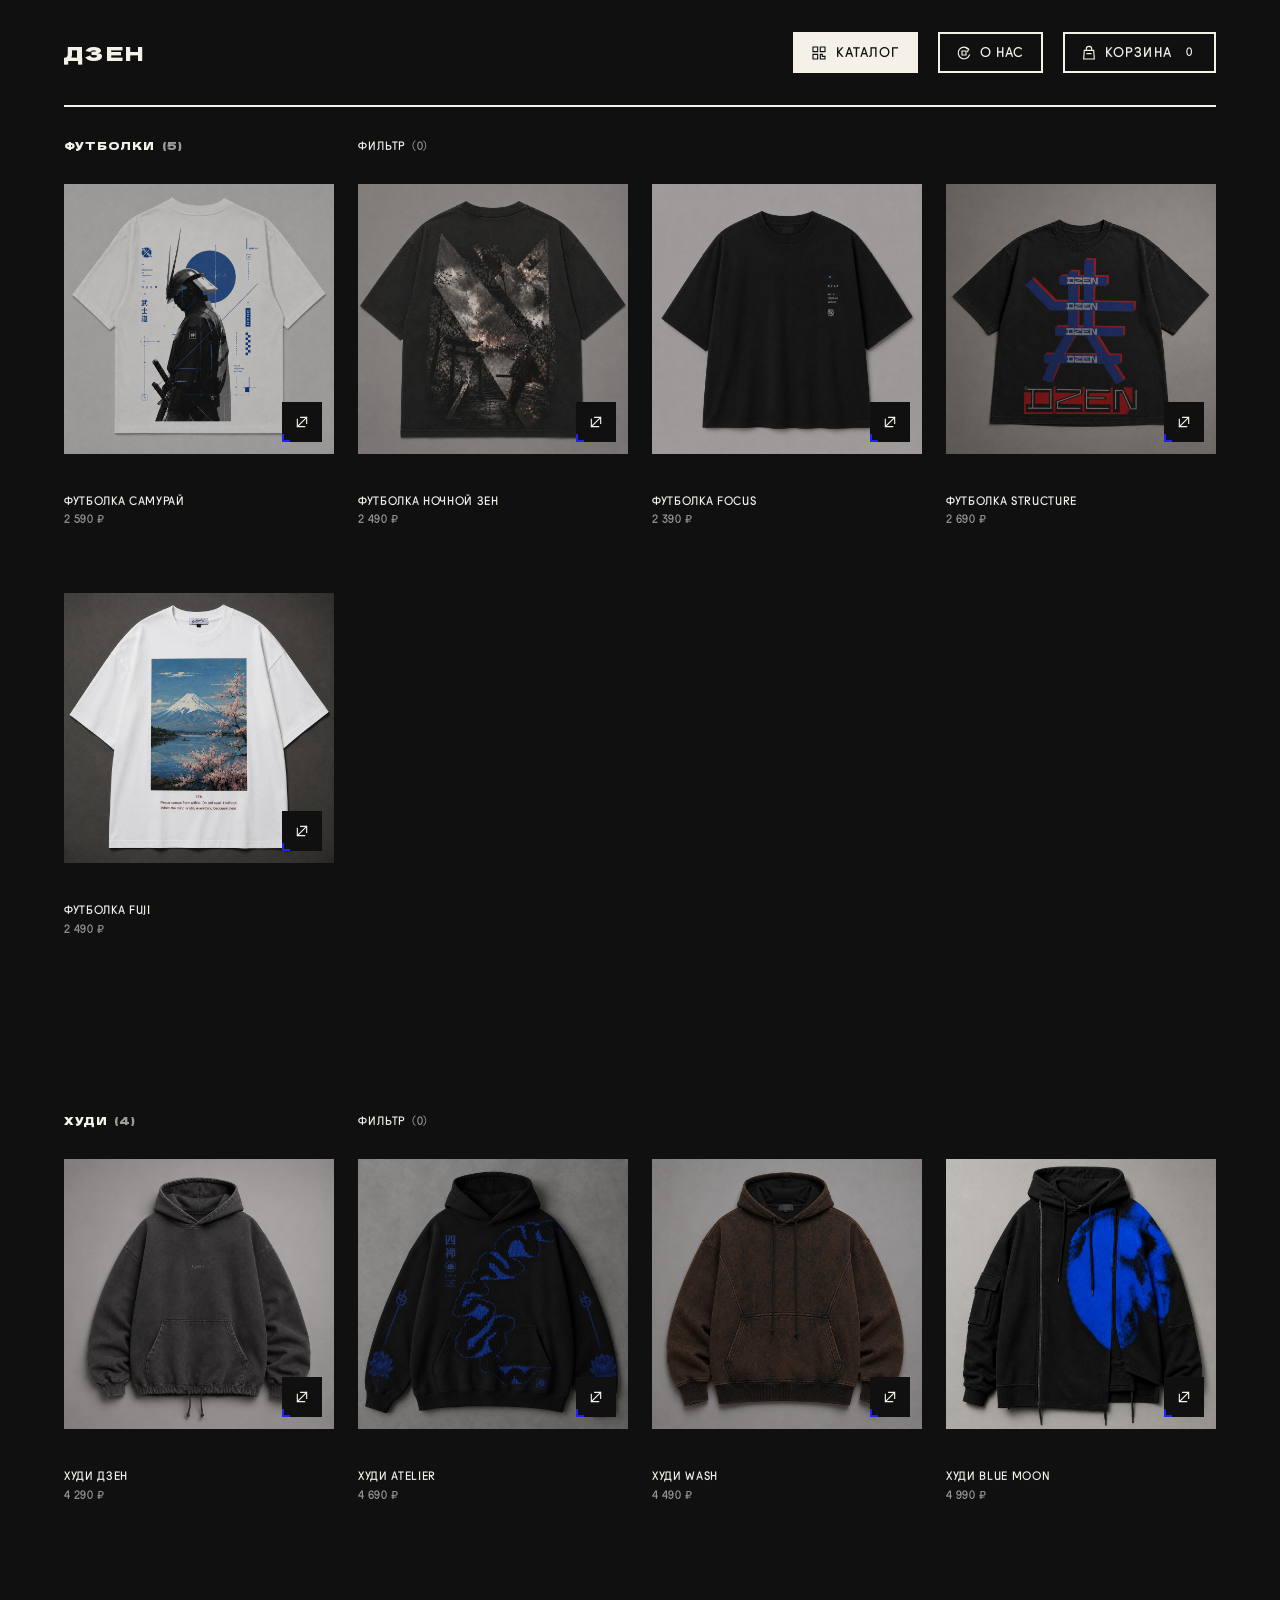
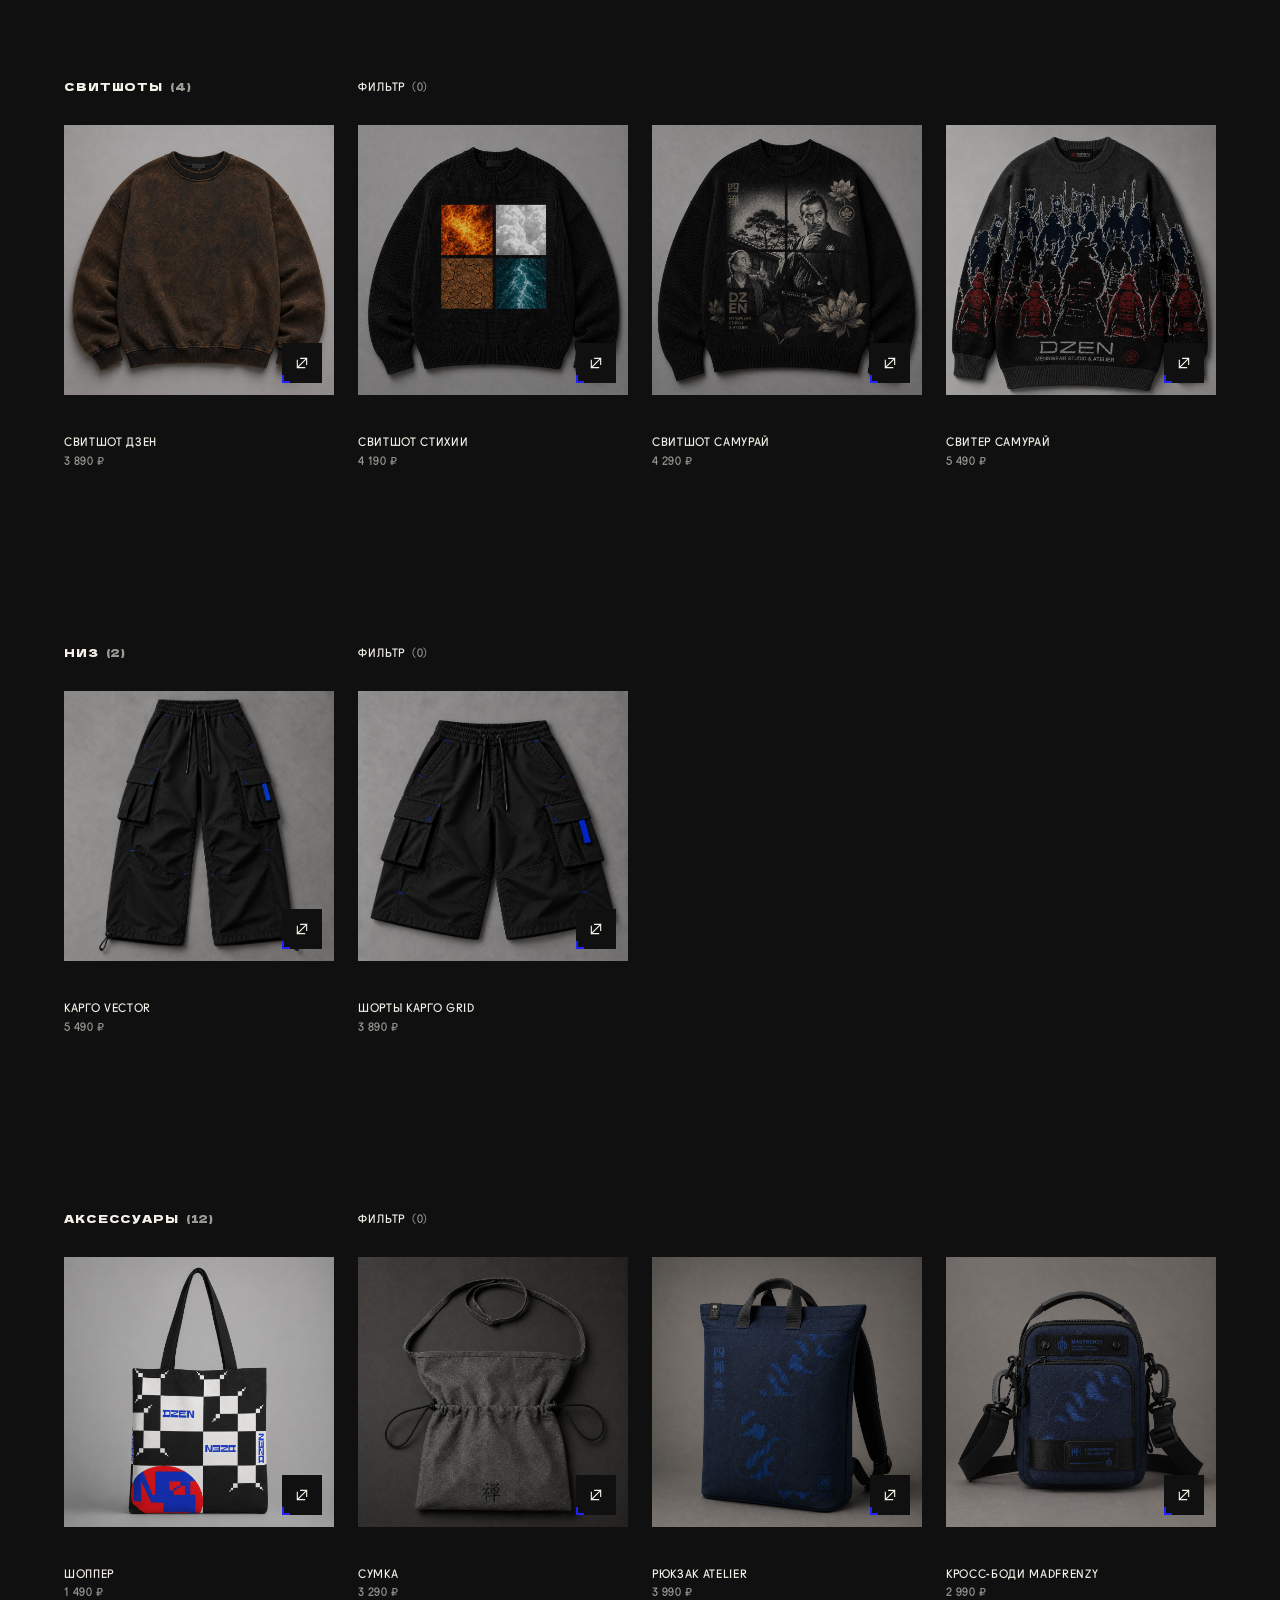
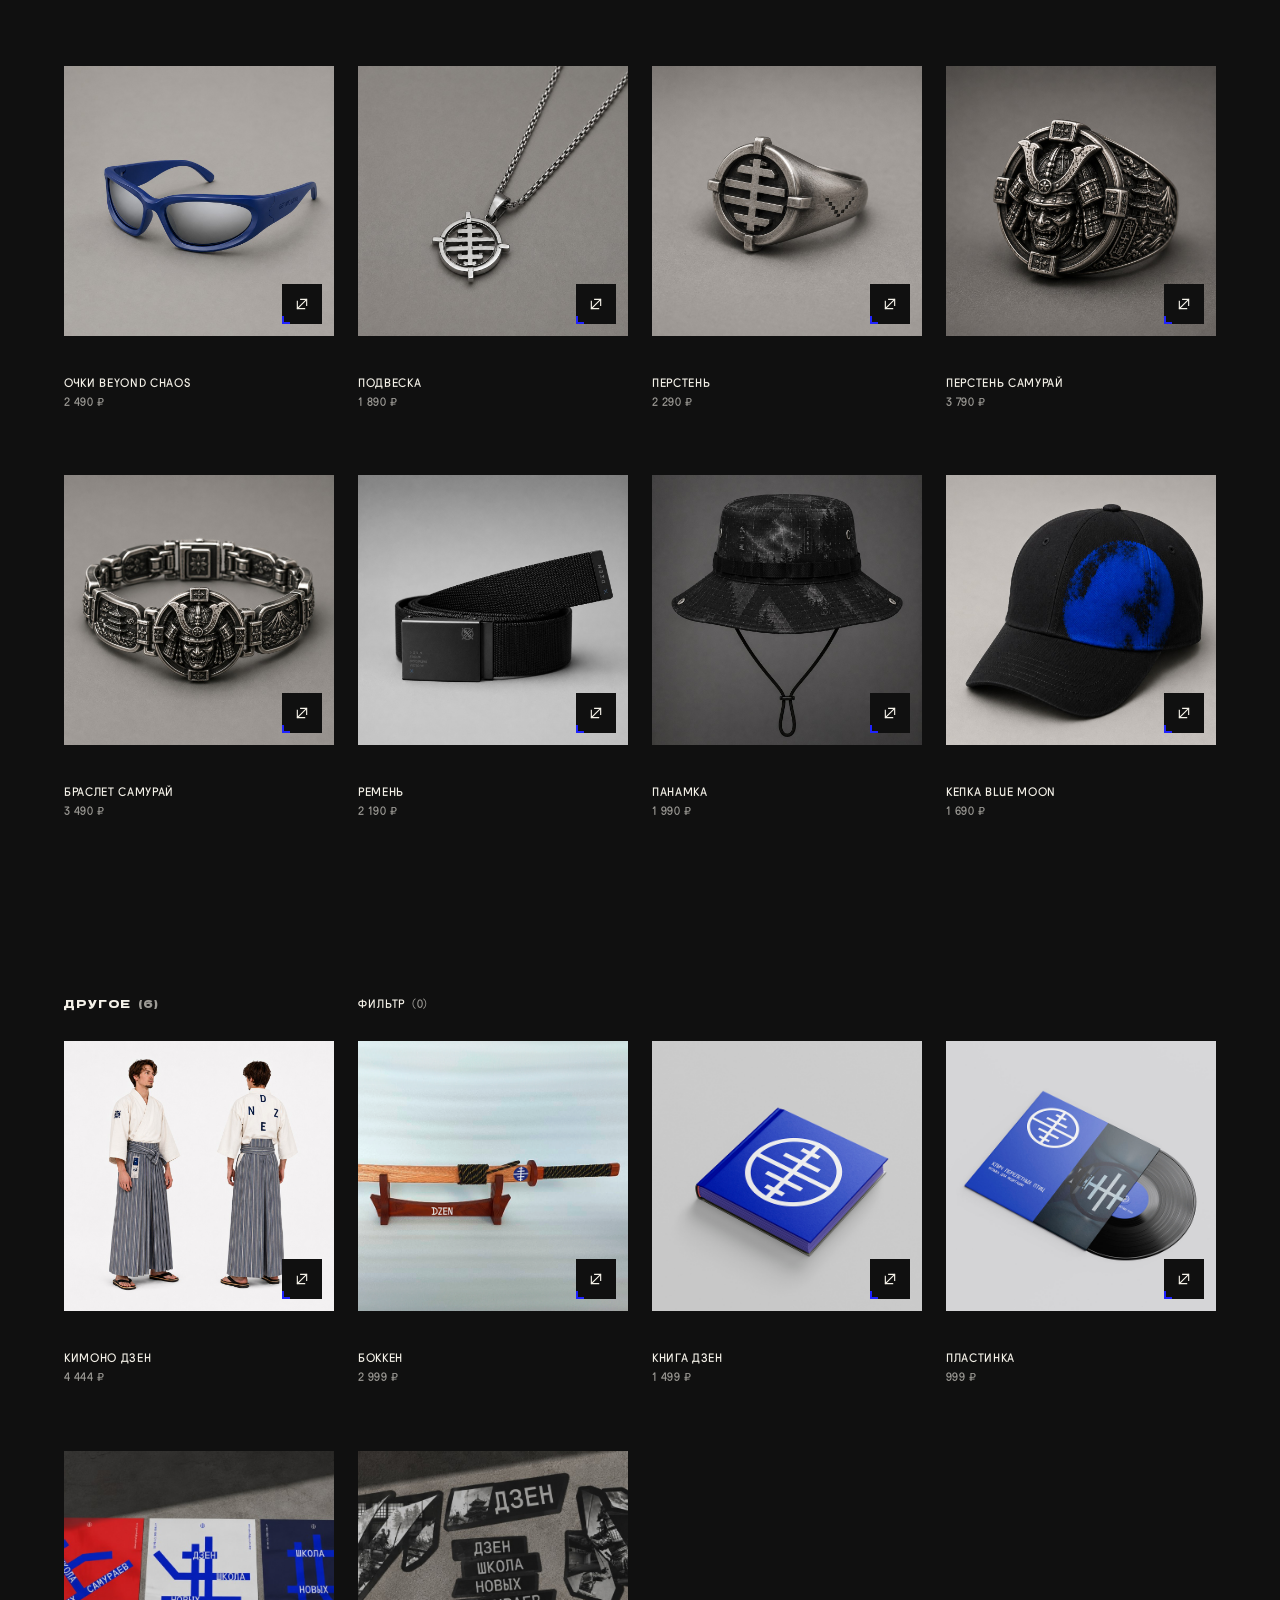
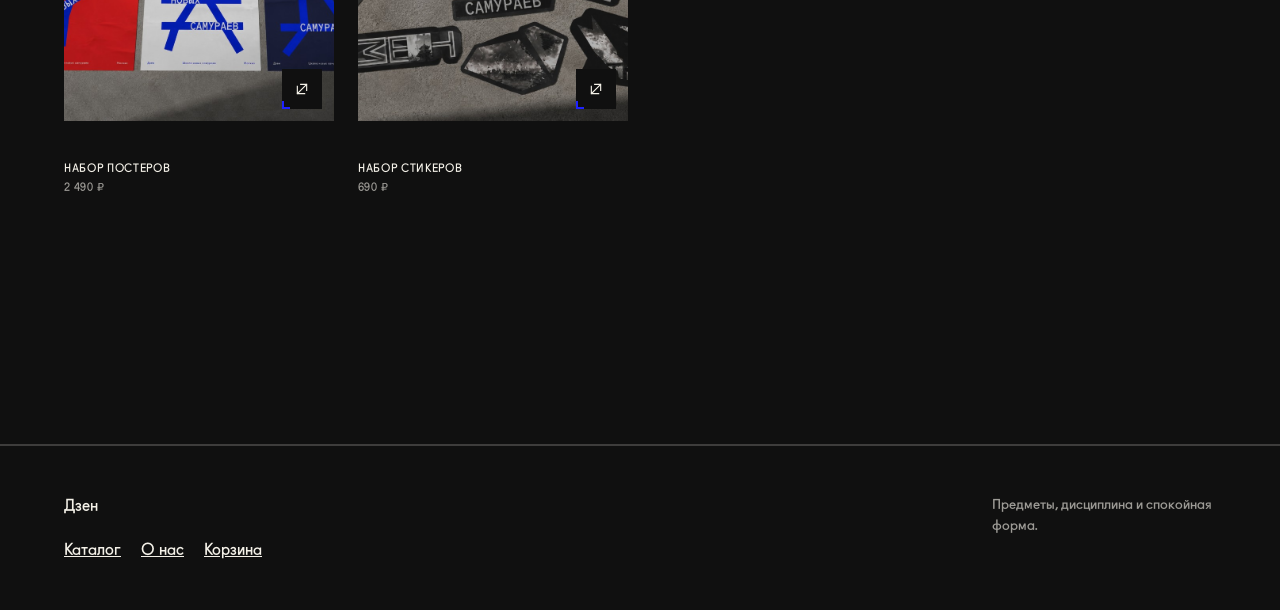
==== commit 8475b6df: "Add cargo bottoms with color variants" ====
--- a/index.html
+++ b/index.html
@@ -8,7 +8,7 @@
   <link rel="stylesheet" href="css/variables.css?v=20260721-dela">
   <link rel="stylesheet" href="css/base.css?v=20260721-dela">
   <link rel="stylesheet" href="css/layout.css?v=20260720-borderless">
-  <link rel="stylesheet" href="css/components.css?v=20260721-icons">
+  <link rel="stylesheet" href="css/components.css?v=20261004-bottoms">
   <link rel="stylesheet" href="css/pages.css?v=20260721-icons">
 </head>
 <body class="page-home">
@@ -88,8 +88,8 @@
     </div>
   </footer>
 
-  <script src="js/data.js" defer></script>
-  <script src="js/cart.js?v=20260721-icons" defer></script>
-  <script src="js/main.js?v=20260721-icons" defer></script>
+  <script src="js/data.js?v=20261004-bottoms" defer></script>
+  <script src="js/cart.js?v=20261004-bottoms" defer></script>
+  <script src="js/main.js?v=20261004-bottoms" defer></script>
 </body>
 </html>
--- a/css/layout.css
+++ b/css/layout.css
@@ -385,6 +385,10 @@
   transition: background 0.2s ease, border-color 0.2s ease;
 }
 
+.product-page__nav[hidden] {
+  display: none;
+}
+
 .product-page__nav .ui-icon {
   width: 1rem;
   height: 1rem;
--- a/css/components.css
+++ b/css/components.css
@@ -494,6 +494,18 @@
 .size-picker--variants label {
   min-width: 4.5rem;
   letter-spacing: 0.04em;
+  display: inline-flex;
+  align-items: center;
+  justify-content: center;
+  gap: 0.45rem;
+}
+
+.variant-swatch {
+  width: 0.75rem;
+  height: 0.75rem;
+  flex: 0 0 0.75rem;
+  border: var(--border) solid currentColor;
+  background: var(--variant-swatch);
 }
 
 .size-picker input {
--- a/css/pages.css
+++ b/css/pages.css
@@ -1098,24 +1098,34 @@
 .about-hero {
   min-height: calc(100dvh - 4.75rem);
   display: grid;
-  grid-template-columns: minmax(0, 5fr) minmax(0, 7fr);
-  align-items: center;
-  gap: var(--gap-lg);
+  grid-template-columns: repeat(12, minmax(0, 1fr));
+  grid-template-rows: minmax(0, 1fr);
+  column-gap: var(--catalog-gap);
   padding-block: clamp(var(--gap-lg), 7vh, 6rem);
 }
 
 .about-hero__copy {
   position: relative;
-  z-index: 1;
-  max-width: 38rem;
+  z-index: 2;
+  grid-column: 1 / 10;
+  grid-row: 1;
+  align-self: center;
+  padding-block: clamp(var(--gap-lg), 9vh, 7rem);
+}
+
+.about-hero__eyebrow {
+  margin: 0 0 var(--gap-md);
+  color: var(--color-text);
+  font-size: 0.6875rem;
+  letter-spacing: 0.14em;
+  text-transform: uppercase;
 }
 
 .about-hero h1 {
   margin: 0;
-  font-size: clamp(3rem, 5vw, 5.25rem);
-  line-height: 0.88;
-  letter-spacing: -0.035em;
-  text-wrap: balance;
+  font-size: clamp(4.5rem, 8.4vw, 8.75rem);
+  line-height: 0.84;
+  letter-spacing: -0.045em;
 }
 
 .about-hero h1 span {
@@ -1124,11 +1134,16 @@
 
 .about-hero h1 span:last-child {
   color: var(--color-accent);
-}
-
-.about-hero__copy p {
+  white-space: nowrap;
+}
+
+.about-hero__intro {
   max-width: 31rem;
-  margin: var(--gap-md) 0 0;
+  margin-top: var(--gap-lg);
+}
+
+.about-hero__intro p {
+  margin: 0;
   color: var(--color-muted);
   font-size: clamp(1rem, 1.25vw, 1.125rem);
   line-height: 1.6;
@@ -1172,16 +1187,30 @@
 }
 
 .about-hero__media {
+  position: relative;
+  z-index: 0;
+  grid-column: 5 / -1;
+  grid-row: 1;
+  align-self: center;
+  height: min(70dvh, 44rem);
+  min-height: 34rem;
   margin: 0;
   background: var(--color-surface);
   overflow: hidden;
+}
+
+.about-hero__media::after {
+  position: absolute;
+  inset: 0;
+  background: linear-gradient(90deg, rgba(16, 16, 16, 0.58) 0%, rgba(16, 16, 16, 0.08) 33%, transparent 58%);
+  content: "";
+  pointer-events: none;
 }
 
 .about-hero__media img {
   display: block;
   width: 100%;
-  height: min(68dvh, 42.5rem);
-  min-height: 23rem;
+  height: 100%;
   object-fit: cover;
   object-position: center;
   transition: transform 700ms cubic-bezier(0.16, 1, 0.3, 1);
@@ -1441,10 +1470,6 @@
 }
 
 @media (max-width: 1100px) {
-  .about-hero {
-    grid-template-columns: minmax(0, 4fr) minmax(0, 6fr);
-  }
-
   .about-craft__grid {
     grid-template-columns: minmax(0, 3fr) minmax(17rem, 2fr);
     gap: var(--gap-lg);
@@ -1460,14 +1485,20 @@
   .about-hero {
     min-height: auto;
     grid-template-columns: 1fr;
-    gap: var(--gap-lg);
+    grid-template-rows: auto auto;
+    row-gap: 0;
   }
 
   .about-hero__copy {
+    grid-column: 1;
+    grid-row: auto;
     max-width: 44rem;
-  }
-
-  .about-hero__media img {
+    padding-block: clamp(var(--gap-lg), 10vw, 6rem) var(--gap-lg);
+  }
+
+  .about-hero__media {
+    grid-column: 1;
+    grid-row: auto;
     height: auto;
     min-height: 0;
     aspect-ratio: 3 / 2;
@@ -1505,16 +1536,28 @@
   }
 
   .about-hero {
-    gap: var(--gap-md);
     padding-block: var(--gap-md) var(--gap-lg);
   }
 
   .about-hero h1 {
-    font-size: clamp(2.75rem, 12vw, 4rem);
-  }
-
-  .about-hero__copy p {
-    margin-top: var(--gap-sm);
+    font-size: clamp(3rem, 13vw, 4.5rem);
+  }
+
+  .about-hero h1 span:last-child {
+    font-size: 0.75em;
+    letter-spacing: -0.035em;
+  }
+
+  .about-hero__copy {
+    padding-block: var(--gap-lg) var(--gap-md);
+  }
+
+  .about-hero__eyebrow {
+    margin-bottom: var(--gap-sm);
+  }
+
+  .about-hero__intro {
+    margin-top: var(--gap-md);
   }
 
   .about-manifesto {
@@ -1522,8 +1565,8 @@
     padding: var(--gap-md);
   }
 
-  .about-hero__media img {
-    aspect-ratio: 16 / 9;
+  .about-hero__media {
+    aspect-ratio: 4 / 3;
   }
 
   .about-manifesto::before {
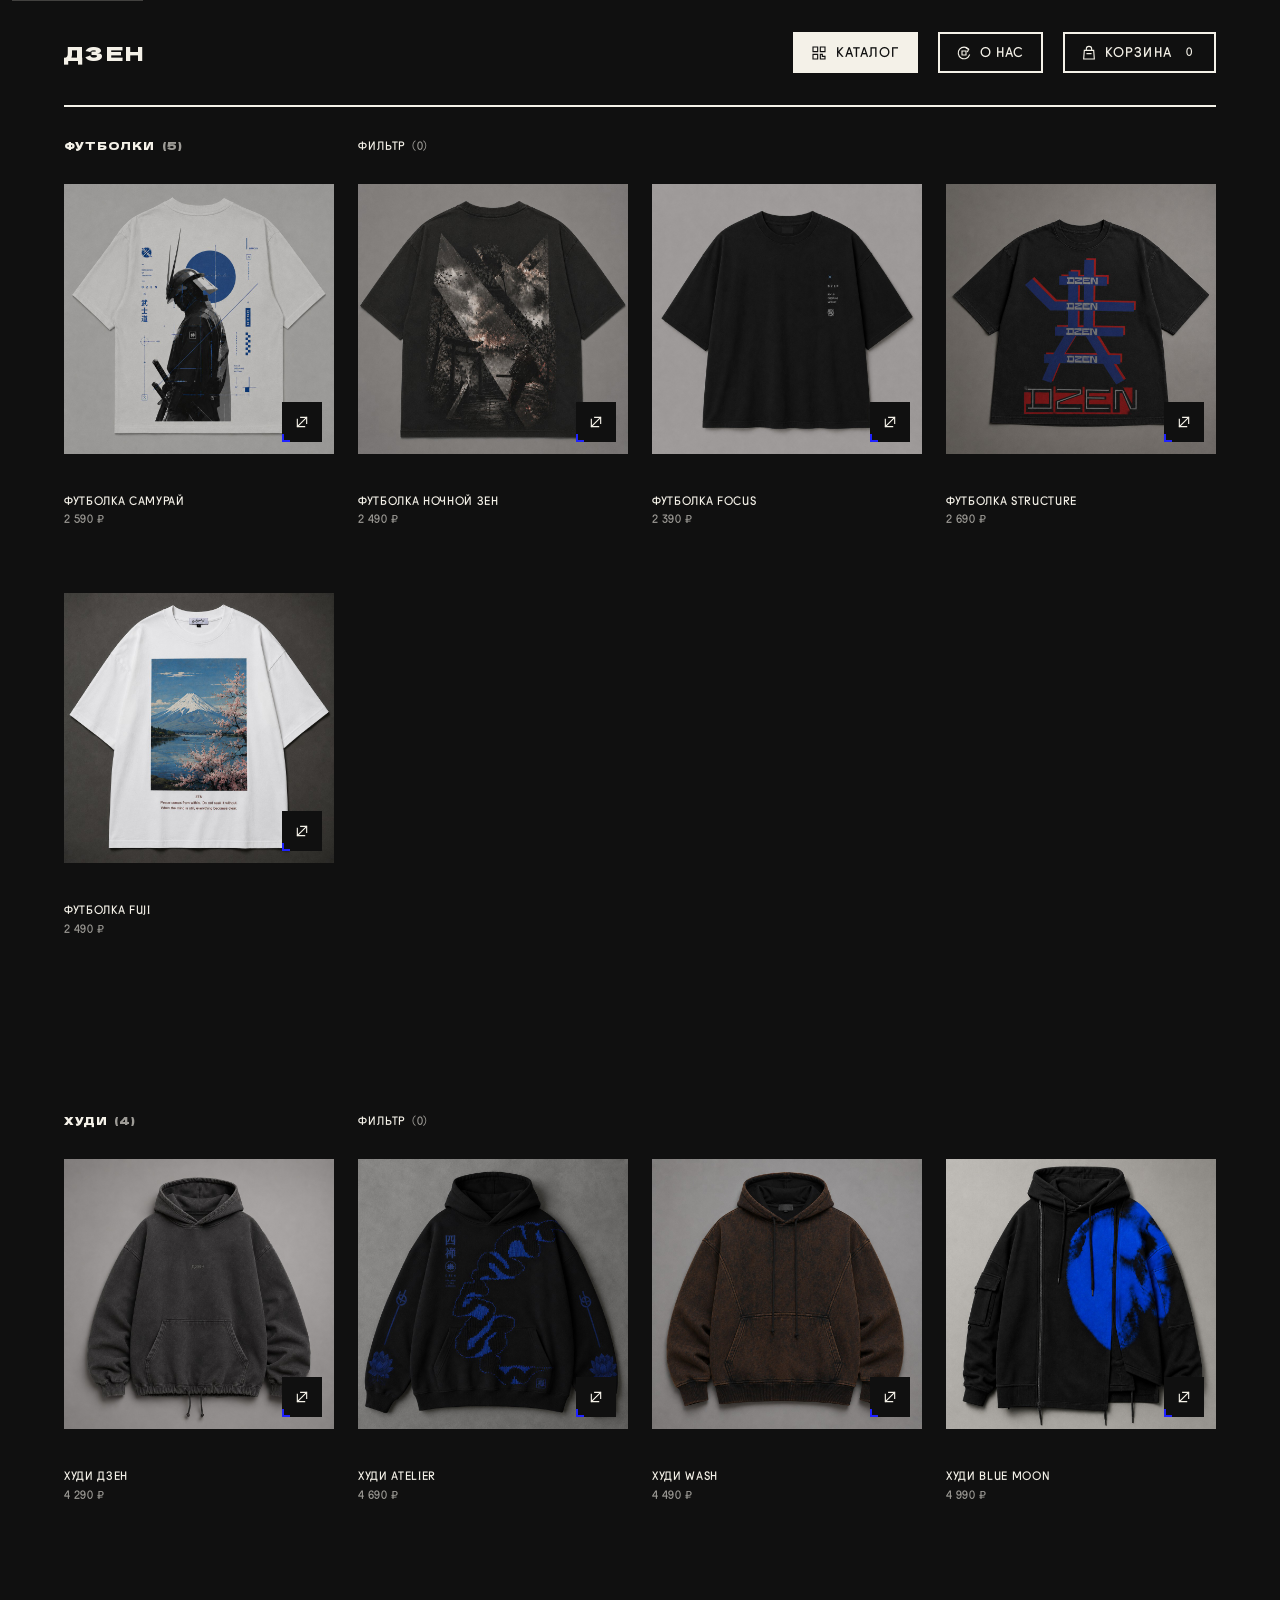
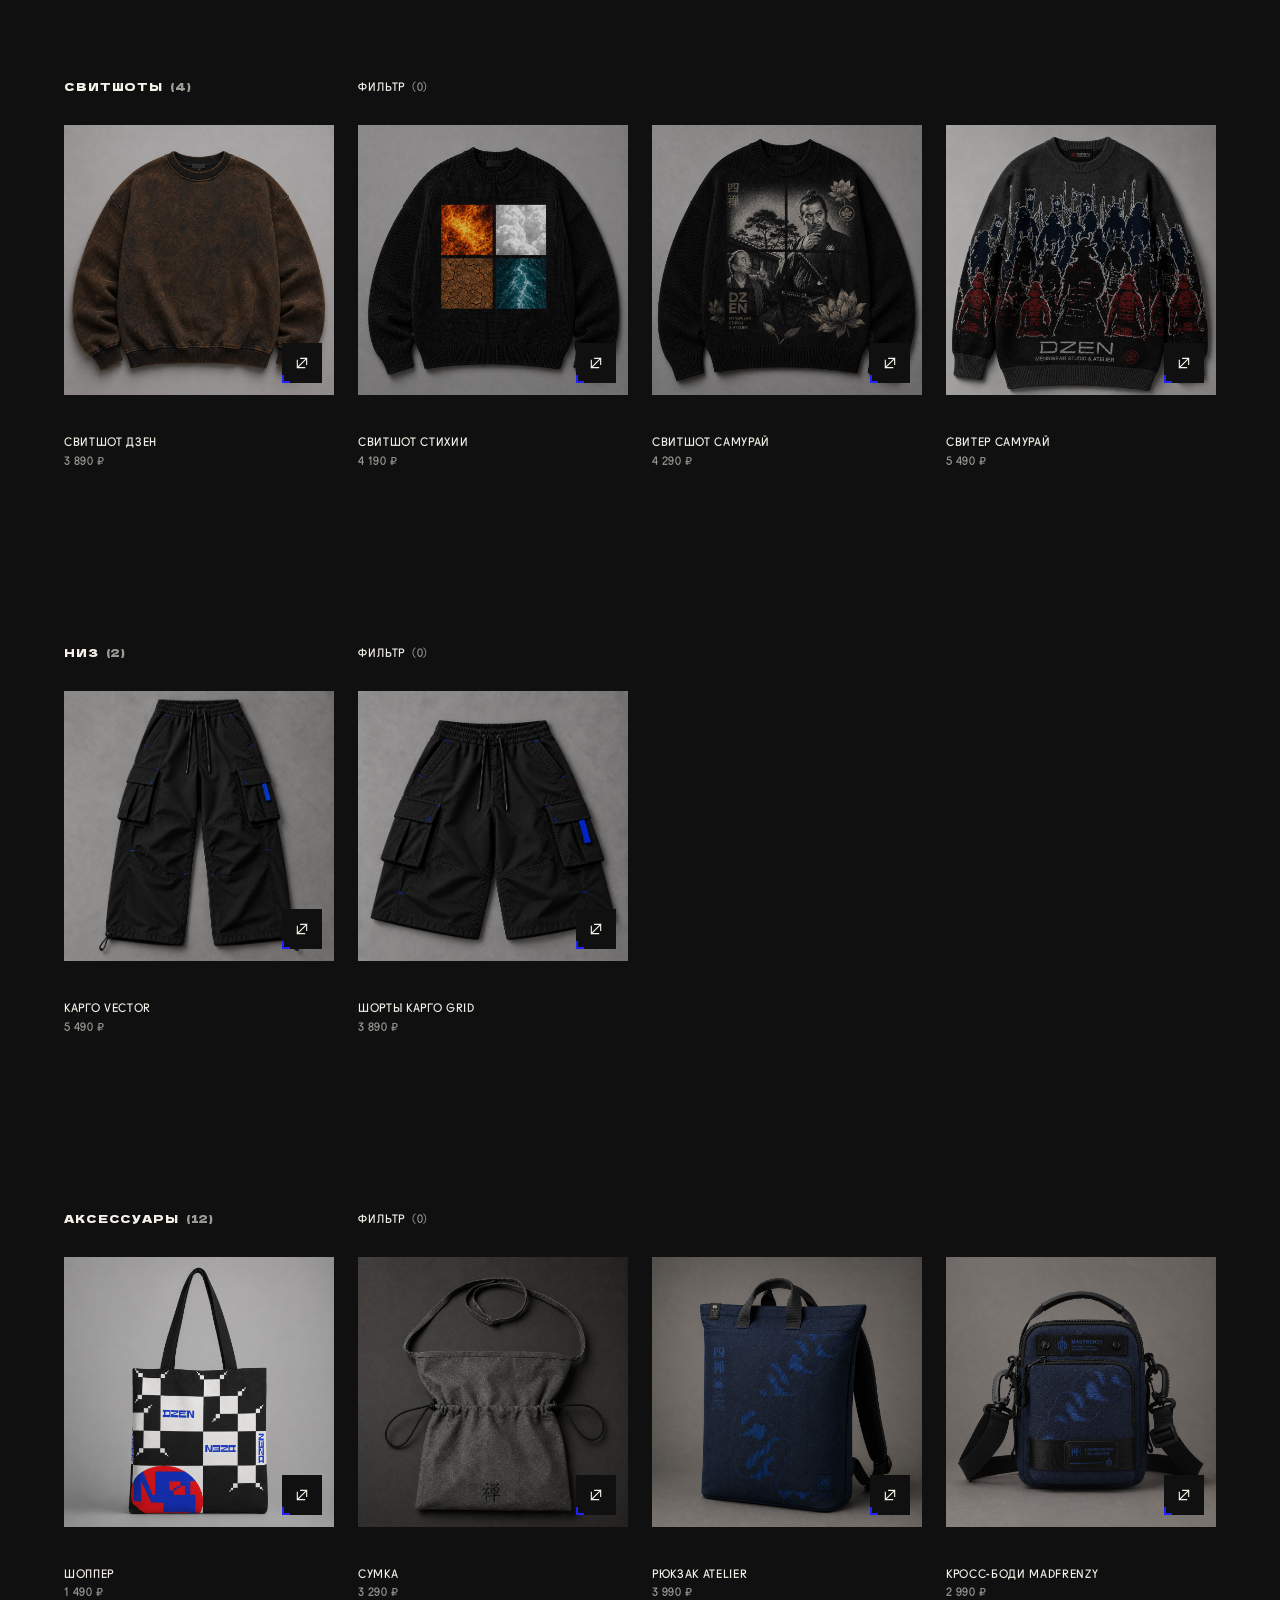
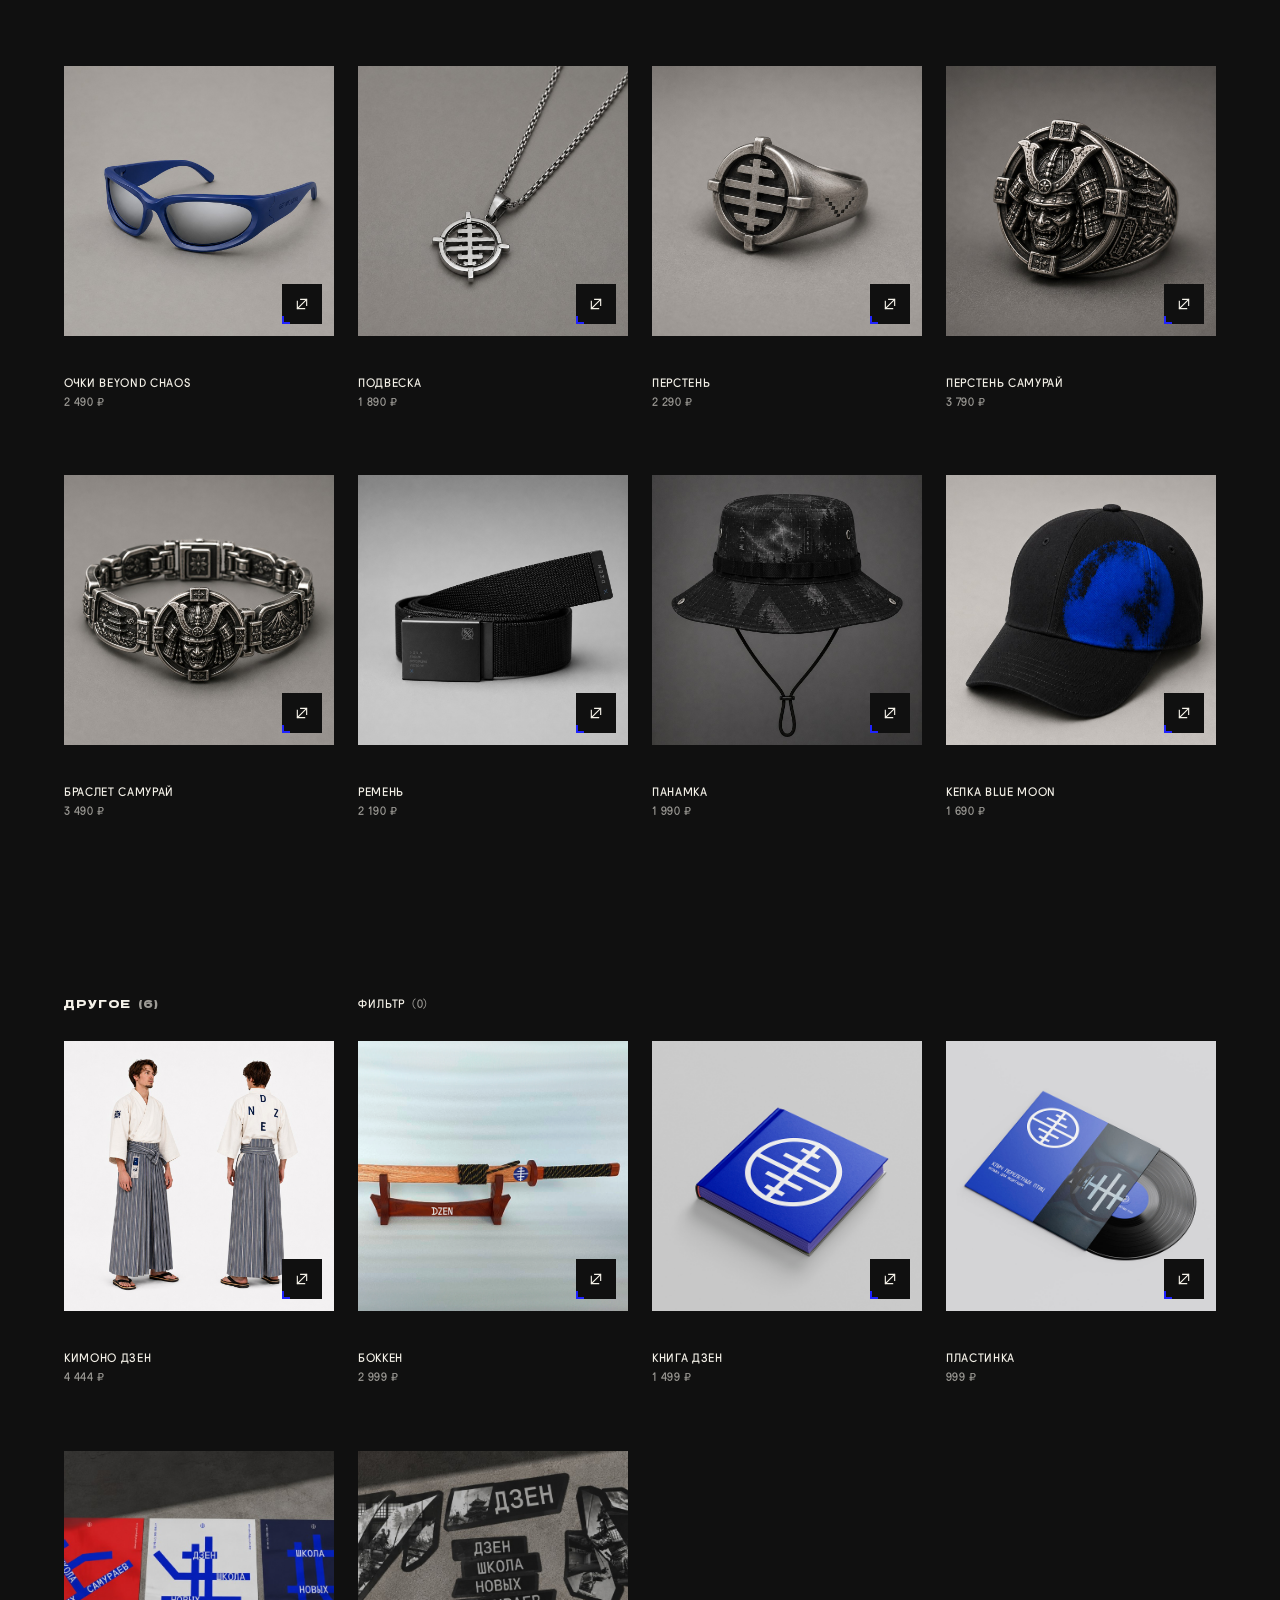
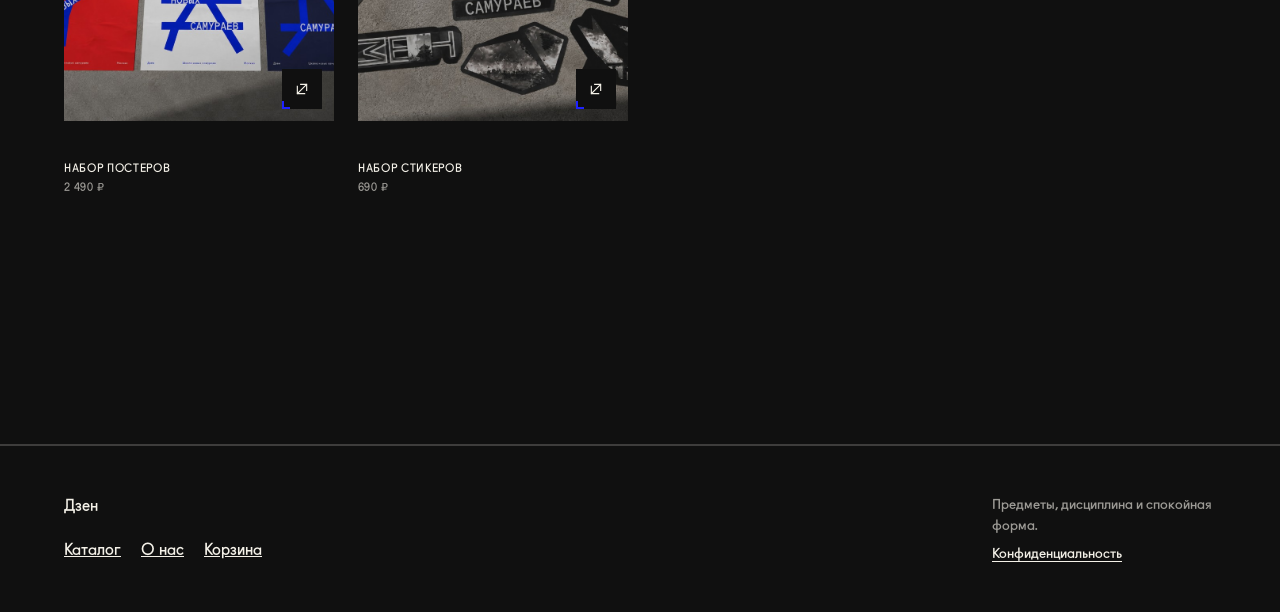
==== commit 705c619a: "Polish storefront release readiness" ====
--- a/index.html
+++ b/index.html
@@ -3,15 +3,19 @@
 <head>
   <meta charset="UTF-8">
   <meta name="viewport" content="width=device-width, initial-scale=1">
+  <meta name="description" content="Каталог Дзен: уличная одежда, аксессуары и печатные предметы в холодной городской эстетике.">
   <title>Дзен — каталог</title>
+  <link rel="icon" href="assets/images/logo.png" type="image/png">
   <link rel="stylesheet" href="css/reset.css">
   <link rel="stylesheet" href="css/variables.css?v=20260721-dela">
   <link rel="stylesheet" href="css/base.css?v=20260721-dela">
-  <link rel="stylesheet" href="css/layout.css?v=20260720-borderless">
-  <link rel="stylesheet" href="css/components.css?v=20261004-bottoms">
-  <link rel="stylesheet" href="css/pages.css?v=20260721-icons">
+  <link rel="stylesheet" href="css/layout.css?v=20261005-release">
+  <link rel="stylesheet" href="css/components.css?v=20261005-release">
+  <link rel="stylesheet" href="css/pages.css?v=20261005-release">
 </head>
 <body class="page-home">
+  <a class="skip-link" href="#main-content">К содержанию</a>
+
   <header class="site-header page-shell">
     <a class="brand" href="home.html">Дзен</a>
     <nav class="site-nav" aria-label="Основная навигация">
@@ -21,7 +25,8 @@
     </nav>
   </header>
 
-  <main>
+  <main id="main-content">
+    <h1 class="visually-hidden">Каталог Дзен</h1>
     <section class="catalog-layout page-shell" aria-label="Каталог">
       <div class="catalog-main">
         <div class="filter-panel" id="catalog-filters-panel" hidden>
@@ -84,12 +89,12 @@
           <a href="cart.html">Корзина</a>
         </nav>
       </div>
-      <p class="site-footer__meta">Предметы, дисциплина и спокойная форма.</p>
+      <p class="site-footer__meta">Предметы, дисциплина и спокойная форма.<a href="privacy.html">Конфиденциальность</a></p>
     </div>
   </footer>
 
-  <script src="js/data.js?v=20261004-bottoms" defer></script>
+  <script src="js/data.js?v=20261004-worn" defer></script>
   <script src="js/cart.js?v=20261004-bottoms" defer></script>
-  <script src="js/main.js?v=20261004-bottoms" defer></script>
+  <script src="js/main.js?v=20261004-worn" defer></script>
 </body>
 </html>
--- a/css/layout.css
+++ b/css/layout.css
@@ -42,9 +42,23 @@
 }
 
 .site-footer__meta {
+  display: grid;
+  gap: 0.45rem;
   max-width: 28ch;
   font-size: 0.875rem;
   color: var(--color-muted);
+}
+
+.site-footer__meta a {
+  width: fit-content;
+  color: var(--color-text);
+  text-underline-offset: 0.22em;
+}
+
+.site-footer__meta a:hover,
+.site-footer__meta a:focus-visible {
+  color: var(--color-accent);
+  outline: none;
 }
 
 .catalog-hero {
--- a/css/components.css
+++ b/css/components.css
@@ -1281,6 +1281,41 @@
   text-transform: none;
 }
 
+.checkout-consent {
+  display: grid;
+  grid-template-columns: 1.1rem minmax(0, 1fr);
+  gap: 0.45rem 0.7rem;
+  align-items: start;
+  margin-top: var(--gap-md);
+  padding: var(--gap-sm);
+  border: var(--border) solid rgba(244, 241, 232, 0.24);
+  color: var(--color-muted);
+  font-size: 0.8125rem;
+  line-height: 1.5;
+}
+
+.checkout-consent input {
+  width: 1.1rem;
+  height: 1.1rem;
+  margin: 0.15rem 0 0;
+  accent-color: var(--color-accent);
+}
+
+.checkout-consent input:focus-visible {
+  outline: 2px solid var(--color-accent);
+  outline-offset: 3px;
+}
+
+.checkout-consent a {
+  color: var(--color-text);
+  text-underline-offset: 0.2em;
+}
+
+.checkout-consent .checkout-field__error {
+  grid-column: 2;
+  padding-top: 0;
+}
+
 .checkout-submit {
   margin-top: var(--gap-xl);
   padding-top: var(--gap-md);
@@ -1399,3 +1434,12 @@
 .not-found a {
   color: var(--color-text);
 }
+
+.not-found h1 {
+  margin-block: var(--gap-xs) var(--gap-sm);
+  color: var(--color-text);
+}
+
+.not-found__action {
+  margin-top: var(--gap-md);
+}
--- a/css/pages.css
+++ b/css/pages.css
@@ -724,6 +724,100 @@
   .home-story__media img,
   .home-look img {
     transition: none;
+  }
+}
+
+/* Legal and error pages */
+.page-legal .site-footer,
+.page-error .site-footer {
+  margin-top: 0;
+}
+
+.legal-page,
+.error-page {
+  padding-block: clamp(4rem, 10vw, 9rem);
+}
+
+.legal-page__header,
+.error-page__inner {
+  display: grid;
+  grid-template-columns: minmax(0, 0.65fr) minmax(0, 1.35fr);
+  gap: var(--gap-xl);
+  align-items: end;
+  padding-bottom: var(--gap-xl);
+  border-bottom: var(--border) solid var(--color-line);
+}
+
+.legal-page__header h1,
+.error-page h1 {
+  max-width: 10ch;
+  margin: 0;
+  font-size: clamp(3rem, 8vw, 7rem);
+  line-height: 0.92;
+  letter-spacing: -0.03em;
+}
+
+.legal-page__header p,
+.error-page__copy {
+  max-width: 42rem;
+  color: var(--color-muted);
+  line-height: 1.7;
+}
+
+.legal-page__content {
+  display: grid;
+  grid-template-columns: repeat(2, minmax(0, 1fr));
+  gap: 0 var(--gap-xl);
+  padding-top: var(--gap-xl);
+}
+
+.legal-page__section {
+  padding-block: var(--gap-lg);
+  border-bottom: 1px solid rgba(244, 241, 232, 0.18);
+}
+
+.legal-page__section h2 {
+  margin: 0 0 var(--gap-sm);
+  font-size: clamp(1.25rem, 2.5vw, 1.75rem);
+}
+
+.legal-page__section p,
+.legal-page__section li {
+  color: var(--color-muted);
+  line-height: 1.75;
+}
+
+.legal-page__section ul {
+  display: grid;
+  gap: var(--gap-xs);
+  padding-left: 1.15rem;
+}
+
+.error-page__code {
+  margin: 0 0 var(--gap-sm);
+  color: var(--color-accent);
+  font-family: var(--font-display);
+  font-size: clamp(4rem, 14vw, 12rem);
+  line-height: 0.75;
+}
+
+.error-page__actions {
+  display: flex;
+  flex-wrap: wrap;
+  gap: var(--gap-sm);
+  margin-top: var(--gap-md);
+}
+
+@media (max-width: 760px) {
+  .legal-page__header,
+  .error-page__inner,
+  .legal-page__content {
+    grid-template-columns: 1fr;
+  }
+
+  .legal-page,
+  .error-page {
+    padding-block: 4rem 6rem;
   }
 }
 
